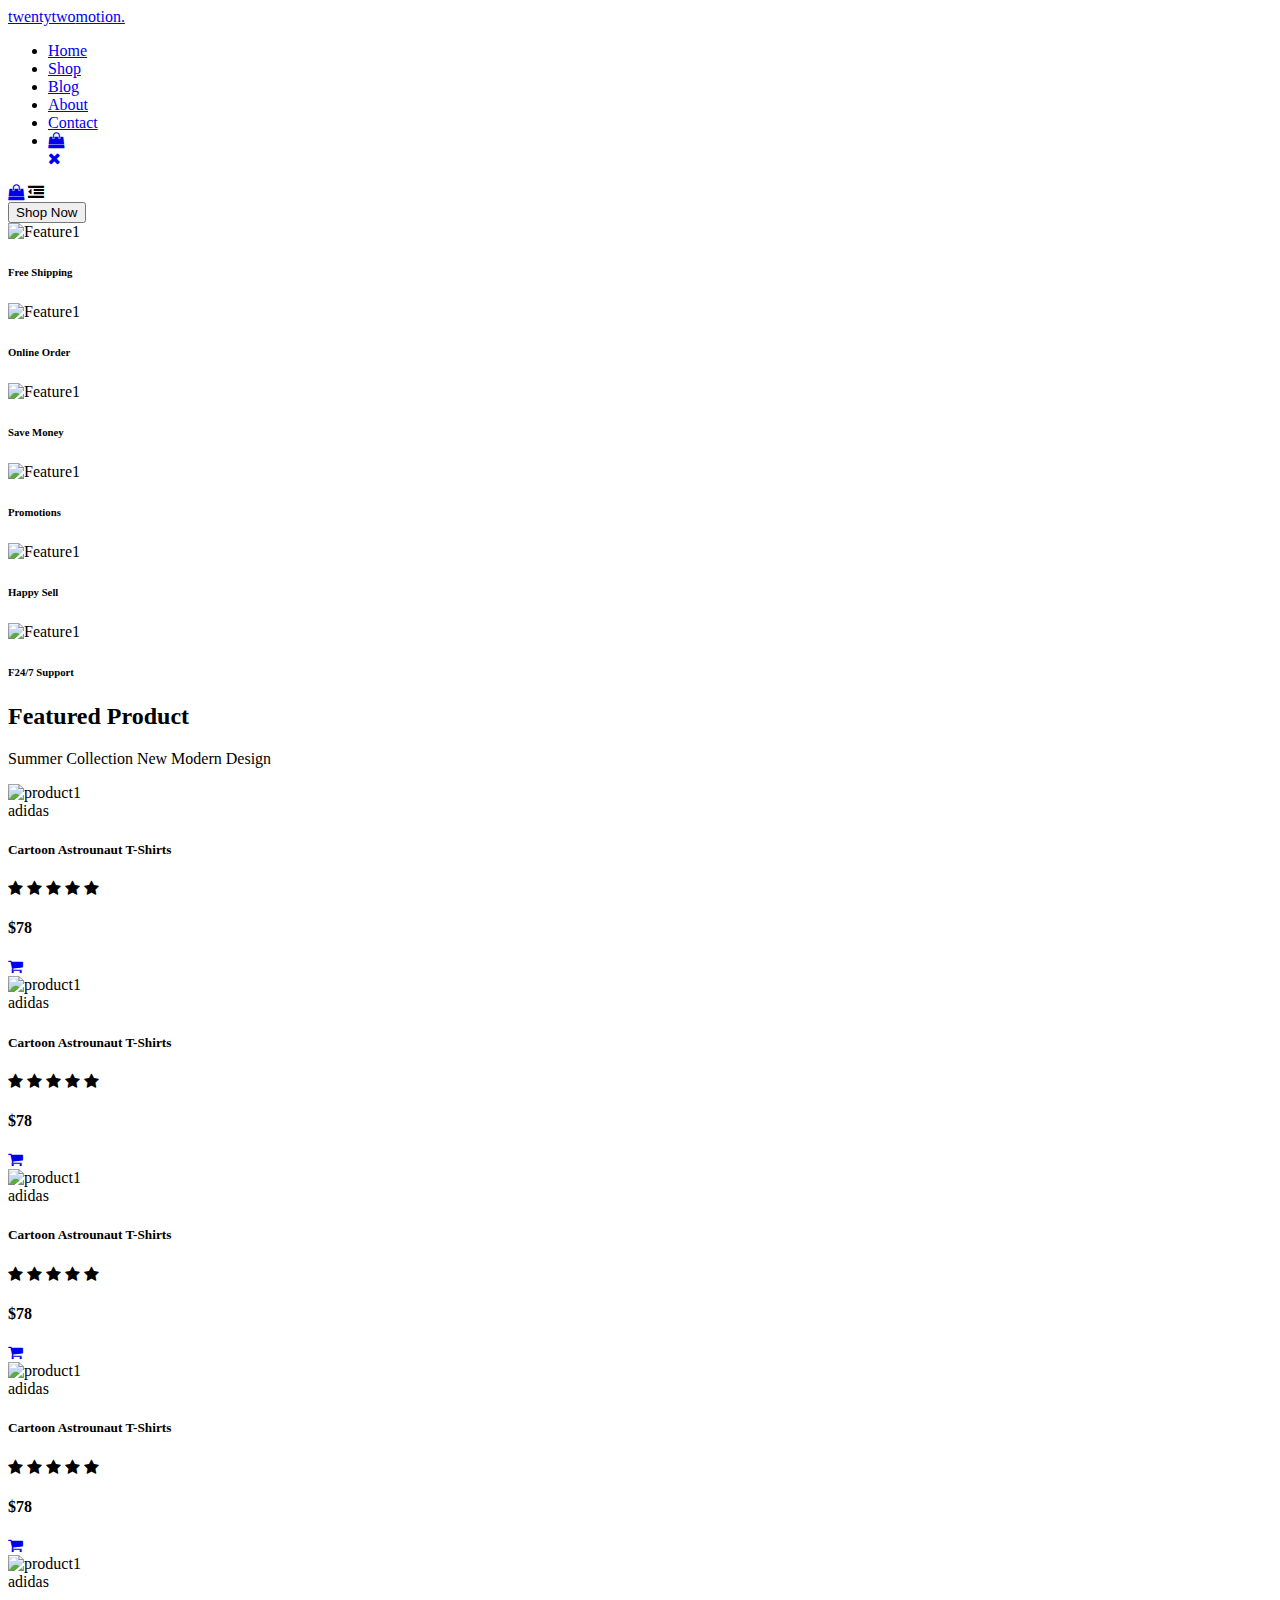
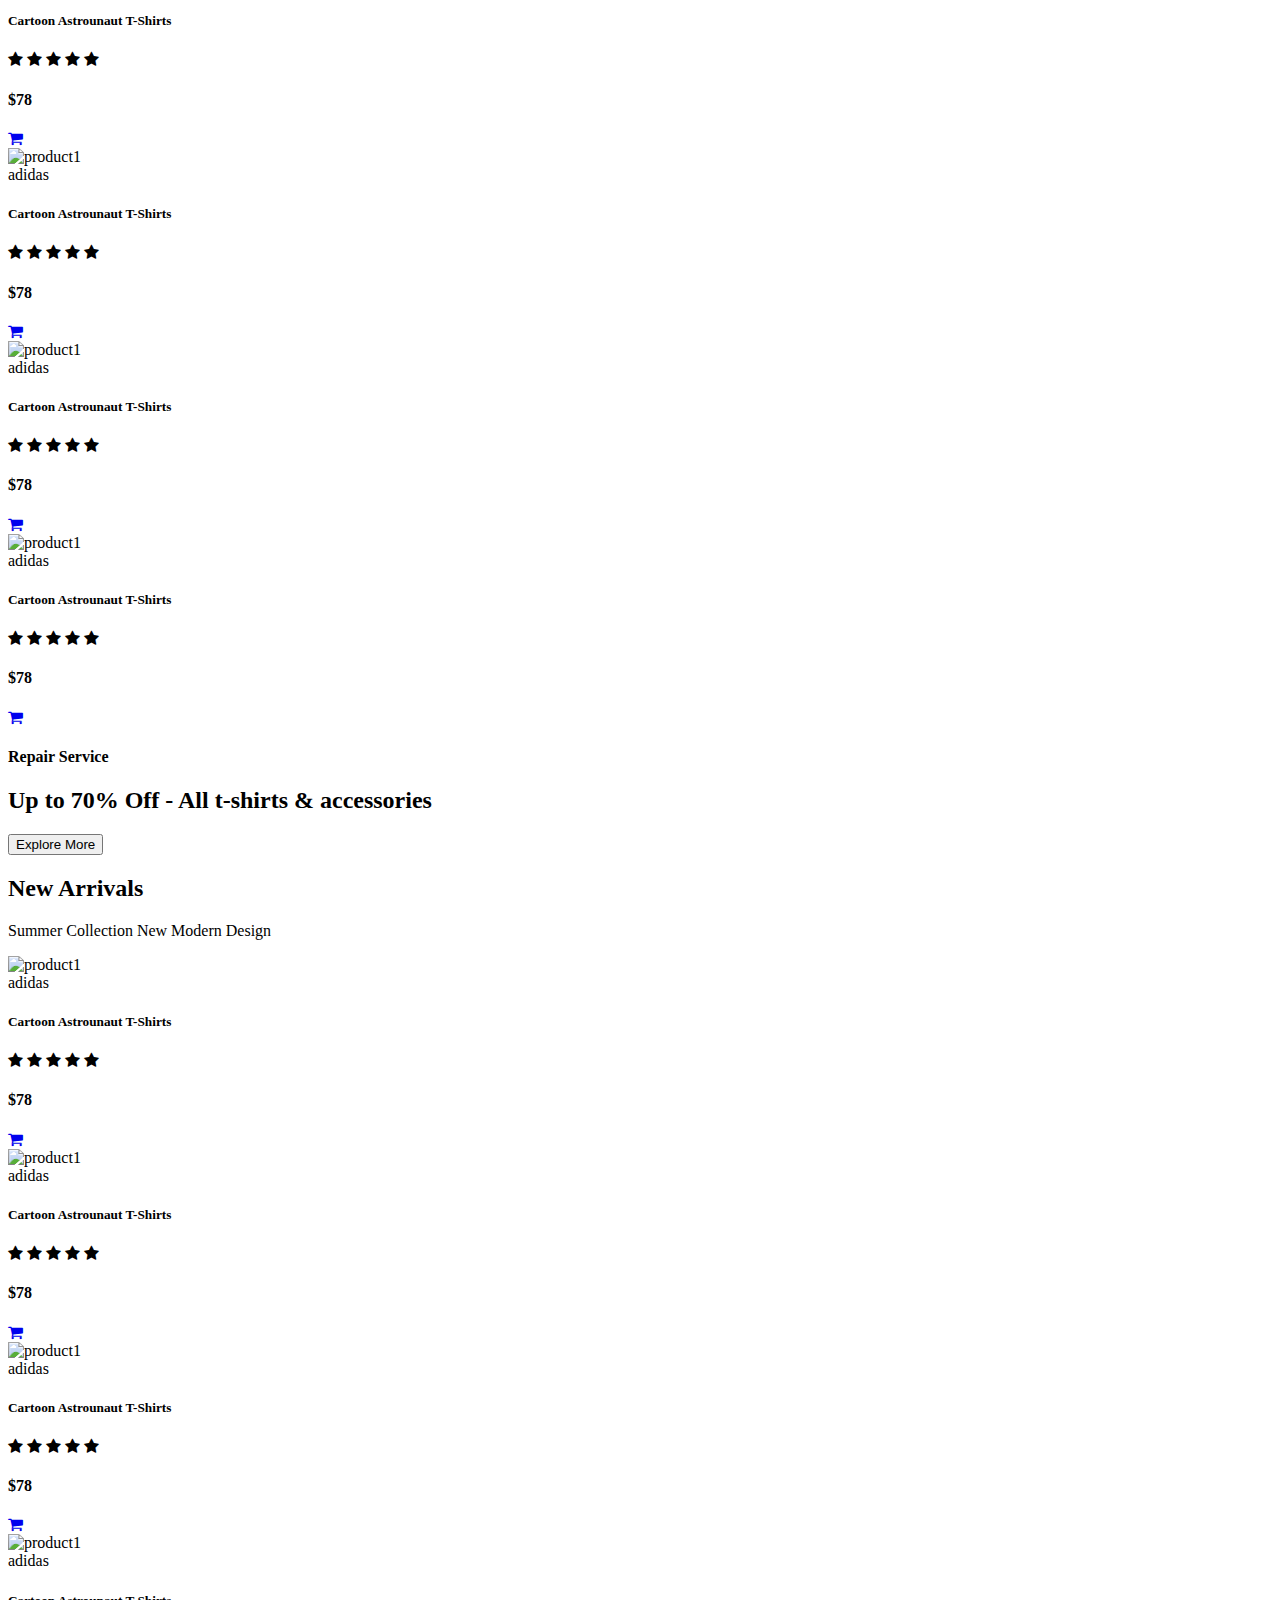
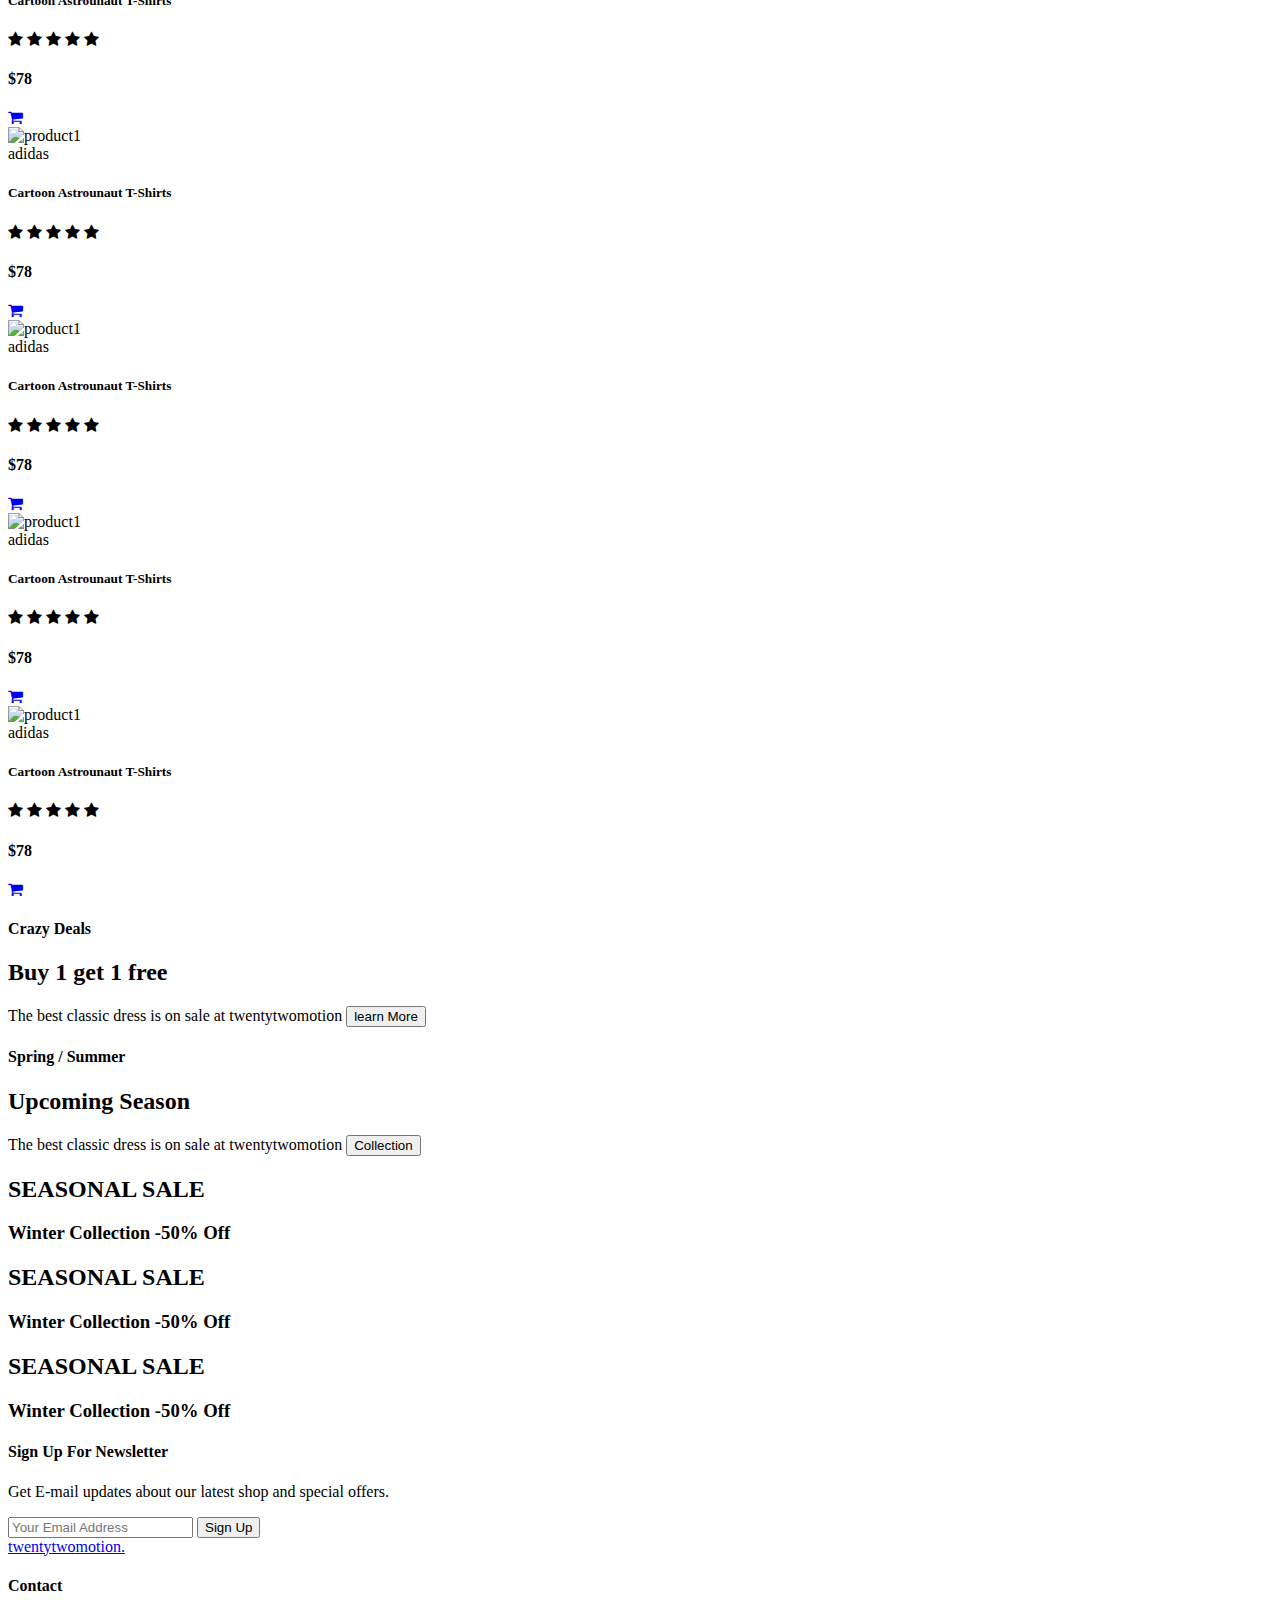
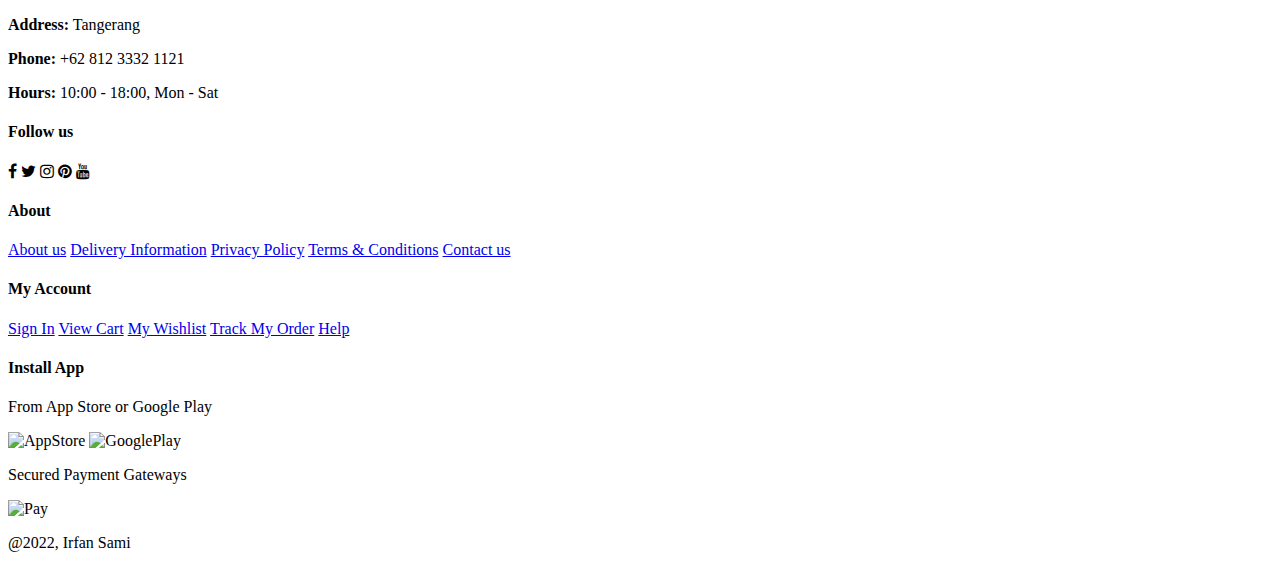
==== index.html @ 5f350814 "first commit" ====
<!DOCTYPE html>
<html lang="en">
<head>
  <meta charset="UTF-8">
  <meta http-equiv="X-UA-Compatible" content="IE=edge">
  <meta name="viewport" content="width=device-width, initial-scale=1.0">
  <link rel="stylesheet" href="./src/css/style.css">
  <link rel="stylesheet" href="https://cdnjs.cloudflare.com/ajax/libs/font-awesome/4.7.0/css/font-awesome.min.css">
  <title>Ecommerce</title>
</head>
<body>
  <section id="header">
    <a href="#" class="logo">twentytwo<span>motion.</span></a>
    <div>
      <ul id="navbar">
        <li><a href="#" class="active">Home</a></li>
        <li><a href="#">Shop</a></li>
        <li><a href="#">Blog</a></li>
        <li><a href="#">About</a></li>
        <li><a href="#">Contact</a></li>
        <li id="lg-bag"><a href="#"><i class="fa fa-shopping-bag" aria-hidden="true"></i></a></li>
        <a href="#" id="close"><i class="fa fa-times"></i></a>
      </ul>
    </div>
    <div id="mobile">
      <a href="#"><i class="fa fa-shopping-bag"></i></a>
      <i id="bar" class="fa fa-outdent"></i>
    </div>
  </section>

  <section id="hero" class="section-p1">
    <button>Shop Now</button>
  </section>

  <section id="feature" class="section-p1">
    <div class="fe-box">
      <img src="./src/images/features/f1.png" alt="Feature1">
      <h6>Free Shipping</h6>
    </div>
    <div class="fe-box">
      <img src="./src/images/features/f2.png" alt="Feature1">
      <h6>Online Order</h6>
    </div>
    <div class="fe-box">
      <img src="./src/images/features/f3.png" alt="Feature1">
      <h6>Save Money</h6>
    </div>
    <div class="fe-box">
      <img src="./src/images/features/f4.png" alt="Feature1">
      <h6>Promotions</h6>
    </div>
    <div class="fe-box">
      <img src="./src/images/features/f5.png" alt="Feature1">
      <h6>Happy Sell</h6>
    </div>
    <div class="fe-box">
      <img src="./src/images/features/f6.png" alt="Feature1">
      <h6>F24/7 Support</h6>
    </div>
  </section>

  <section id="product1" class="section-p1">
    <h2>Featured Product</h2>
    <p>Summer Collection New Modern Design</p>
    <div class="pro-container">
      <div class="pro">
        <img src="./src/images/products/f1.jpg" alt="product1">
        <div class="des">
          <span>adidas</span>
          <h5>Cartoon Astrounaut T-Shirts</h5>
          <div class="star">
            <span class="fa fa-star checked"></span>
            <span class="fa fa-star checked"></span>
            <span class="fa fa-star checked"></span>
            <span class="fa fa-star checked"></span>
            <span class="fa fa-star"></span>
          </div>
          <h4>$78</h4>
        </div>
        <a href="#"><i class="fa fa-shopping-cart cart"></i></a>
      </div>
      <div class="pro">
        <img src="./src/images/products/f2.jpg" alt="product1">
        <div class="des">
          <span>adidas</span>
          <h5>Cartoon Astrounaut T-Shirts</h5>
          <div class="star">
            <span class="fa fa-star checked"></span>
            <span class="fa fa-star checked"></span>
            <span class="fa fa-star checked"></span>
            <span class="fa fa-star checked"></span>
            <span class="fa fa-star"></span>
          </div>
          <h4>$78</h4>
        </div>
        <a href="#"><i class="fa fa-shopping-cart cart"></i></a>
      </div>
      <div class="pro">
        <img src="./src/images/products/f3.jpg" alt="product1">
        <div class="des">
          <span>adidas</span>
          <h5>Cartoon Astrounaut T-Shirts</h5>
          <div class="star">
            <span class="fa fa-star checked"></span>
            <span class="fa fa-star checked"></span>
            <span class="fa fa-star checked"></span>
            <span class="fa fa-star checked"></span>
            <span class="fa fa-star"></span>
          </div>
          <h4>$78</h4>
        </div>
        <a href="#"><i class="fa fa-shopping-cart cart"></i></a>
      </div>
      <div class="pro">
        <img src="./src/images/products/f4.jpg" alt="product1">
        <div class="des">
          <span>adidas</span>
          <h5>Cartoon Astrounaut T-Shirts</h5>
          <div class="star">
            <span class="fa fa-star checked"></span>
            <span class="fa fa-star checked"></span>
            <span class="fa fa-star checked"></span>
            <span class="fa fa-star checked"></span>
            <span class="fa fa-star"></span>
          </div>
          <h4>$78</h4>
        </div>
        <a href="#"><i class="fa fa-shopping-cart cart"></i></a>
      </div>
      <div class="pro">
        <img src="./src/images/products/f5.jpg" alt="product1">
        <div class="des">
          <span>adidas</span>
          <h5>Cartoon Astrounaut T-Shirts</h5>
          <div class="star">
            <span class="fa fa-star checked"></span>
            <span class="fa fa-star checked"></span>
            <span class="fa fa-star checked"></span>
            <span class="fa fa-star checked"></span>
            <span class="fa fa-star"></span>
          </div>
          <h4>$78</h4>
        </div>
        <a href="#"><i class="fa fa-shopping-cart cart"></i></a>
      </div>
      <div class="pro">
        <img src="./src/images/products/f6.jpg" alt="product1">
        <div class="des">
          <span>adidas</span>
          <h5>Cartoon Astrounaut T-Shirts</h5>
          <div class="star">
            <span class="fa fa-star checked"></span>
            <span class="fa fa-star checked"></span>
            <span class="fa fa-star checked"></span>
            <span class="fa fa-star checked"></span>
            <span class="fa fa-star"></span>
          </div>
          <h4>$78</h4>
        </div>
        <a href="#"><i class="fa fa-shopping-cart cart"></i></a>
      </div>
      <div class="pro">
        <img src="./src/images/products/f7.jpg" alt="product1">
        <div class="des">
          <span>adidas</span>
          <h5>Cartoon Astrounaut T-Shirts</h5>
          <div class="star">
            <span class="fa fa-star checked"></span>
            <span class="fa fa-star checked"></span>
            <span class="fa fa-star checked"></span>
            <span class="fa fa-star checked"></span>
            <span class="fa fa-star"></span>
          </div>
          <h4>$78</h4>
        </div>
        <a href="#"><i class="fa fa-shopping-cart cart"></i></a>
      </div>
      <div class="pro">
        <img src="./src/images/products/f8.jpg" alt="product1">
        <div class="des">
          <span>adidas</span>
          <h5>Cartoon Astrounaut T-Shirts</h5>
          <div class="star">
            <span class="fa fa-star checked"></span>
            <span class="fa fa-star checked"></span>
            <span class="fa fa-star checked"></span>
            <span class="fa fa-star checked"></span>
            <span class="fa fa-star"></span>
          </div>
          <h4>$78</h4>
        </div>
        <a href="#"><i class="fa fa-shopping-cart cart"></i></a>
      </div>
    </div>
  </section>

  <section id="banner" class="section-m1">
    <h4>Repair Service</h4>
    <h2>Up to <span>70% Off</span> - All t-shirts & accessories</h2>
    <button class="normal">Explore More</button>
  </section>

  <!-- New Arrivals  -->
  <section id="product1" class="section-p1">
    <h2>New Arrivals</h2>
    <p>Summer Collection New Modern Design</p>
    <div class="pro-container">
      <div class="pro">
        <img src="./src/images/products/n1.jpg" alt="product1">
        <div class="des">
          <span>adidas</span>
          <h5>Cartoon Astrounaut T-Shirts</h5>
          <div class="star">
            <span class="fa fa-star checked"></span>
            <span class="fa fa-star checked"></span>
            <span class="fa fa-star checked"></span>
            <span class="fa fa-star checked"></span>
            <span class="fa fa-star"></span>
          </div>
          <h4>$78</h4>
        </div>
        <a href="#"><i class="fa fa-shopping-cart cart"></i></a>
      </div>
      <div class="pro">
        <img src="./src/images/products/n2.jpg" alt="product1">
        <div class="des">
          <span>adidas</span>
          <h5>Cartoon Astrounaut T-Shirts</h5>
          <div class="star">
            <span class="fa fa-star checked"></span>
            <span class="fa fa-star checked"></span>
            <span class="fa fa-star checked"></span>
            <span class="fa fa-star checked"></span>
            <span class="fa fa-star"></span>
          </div>
          <h4>$78</h4>
        </div>
        <a href="#"><i class="fa fa-shopping-cart cart"></i></a>
      </div>
      <div class="pro">
        <img src="./src/images/products/n3.jpg" alt="product1">
        <div class="des">
          <span>adidas</span>
          <h5>Cartoon Astrounaut T-Shirts</h5>
          <div class="star">
            <span class="fa fa-star checked"></span>
            <span class="fa fa-star checked"></span>
            <span class="fa fa-star checked"></span>
            <span class="fa fa-star checked"></span>
            <span class="fa fa-star"></span>
          </div>
          <h4>$78</h4>
        </div>
        <a href="#"><i class="fa fa-shopping-cart cart"></i></a>
      </div>
      <div class="pro">
        <img src="./src/images/products/n4.jpg" alt="product1">
        <div class="des">
          <span>adidas</span>
          <h5>Cartoon Astrounaut T-Shirts</h5>
          <div class="star">
            <span class="fa fa-star checked"></span>
            <span class="fa fa-star checked"></span>
            <span class="fa fa-star checked"></span>
            <span class="fa fa-star checked"></span>
            <span class="fa fa-star"></span>
          </div>
          <h4>$78</h4>
        </div>
        <a href="#"><i class="fa fa-shopping-cart cart"></i></a>
      </div>
      <div class="pro">
        <img src="./src/images/products/n5.jpg" alt="product1">
        <div class="des">
          <span>adidas</span>
          <h5>Cartoon Astrounaut T-Shirts</h5>
          <div class="star">
            <span class="fa fa-star checked"></span>
            <span class="fa fa-star checked"></span>
            <span class="fa fa-star checked"></span>
            <span class="fa fa-star checked"></span>
            <span class="fa fa-star"></span>
          </div>
          <h4>$78</h4>
        </div>
        <a href="#"><i class="fa fa-shopping-cart cart"></i></a>
      </div>
      <div class="pro">
        <img src="./src/images/products/n6.jpg" alt="product1">
        <div class="des">
          <span>adidas</span>
          <h5>Cartoon Astrounaut T-Shirts</h5>
          <div class="star">
            <span class="fa fa-star checked"></span>
            <span class="fa fa-star checked"></span>
            <span class="fa fa-star checked"></span>
            <span class="fa fa-star checked"></span>
            <span class="fa fa-star"></span>
          </div>
          <h4>$78</h4>
        </div>
        <a href="#"><i class="fa fa-shopping-cart cart"></i></a>
      </div>
      <div class="pro">
        <img src="./src/images/products/n7.jpg" alt="product1">
        <div class="des">
          <span>adidas</span>
          <h5>Cartoon Astrounaut T-Shirts</h5>
          <div class="star">
            <span class="fa fa-star checked"></span>
            <span class="fa fa-star checked"></span>
            <span class="fa fa-star checked"></span>
            <span class="fa fa-star checked"></span>
            <span class="fa fa-star"></span>
          </div>
          <h4>$78</h4>
        </div>
        <a href="#"><i class="fa fa-shopping-cart cart"></i></a>
      </div>
      <div class="pro">
        <img src="./src/images/products/n8.jpg" alt="product1">
        <div class="des">
          <span>adidas</span>
          <h5>Cartoon Astrounaut T-Shirts</h5>
          <div class="star">
            <span class="fa fa-star checked"></span>
            <span class="fa fa-star checked"></span>
            <span class="fa fa-star checked"></span>
            <span class="fa fa-star checked"></span>
            <span class="fa fa-star"></span>
          </div>
          <h4>$78</h4>
        </div>
        <a href="#"><i class="fa fa-shopping-cart cart"></i></a>
      </div>
    </div>
  </section>

  <section id="sm-banner" class="section-p1">
    <div class="banner-box">
      <h4>Crazy Deals</h4>
      <h2>Buy 1 get 1 free</h2>
      <span>The best classic dress is on sale at twentytwomotion</span>
      <button class="white">learn More</button>
    </div>
    <div class="banner-box banner-box2">
      <h4>Spring / Summer</h4>
      <h2>Upcoming Season</h2>
      <span>The best classic dress is on sale at twentytwomotion</span>
      <button class="white">Collection</button>
    </div>
  </section>

  <section id="banner3">
    <div class="banner-box">
      <h2>SEASONAL SALE</h2>
      <h3>Winter Collection -50% Off</h3>
    </div>
    <div class="banner-box banner-box2">
      <h2>SEASONAL SALE</h2>
      <h3>Winter Collection -50% Off</h3>
    </div>
    <div class="banner-box banner-box3">
      <h2>SEASONAL SALE</h2>
      <h3>Winter Collection -50% Off</h3>
    </div>
  </section>

  <section id="newsletter" class="section-p1 section m1">
    <div class="newstext">
      <h4>Sign Up For Newsletter</h4>
      <p>Get E-mail updates about our latest shop and <span>special offers.</span></p>
    </div>
    <div class="form">
      <input type="text" placeholder="Your Email Address">
      <button class="nl-normal">Sign Up</button>
    </div>
  </section>

  <footer class="section-p1">
    <div class="col">
      <a href="#" class="logo2">twentytwo<span>motion.</span></a>
      <h4>Contact</h4>
      <p><strong>Address:</strong> Tangerang</p>
      <p><strong>Phone:</strong> +62 812 3332 1121</p>
      <p><strong>Hours:</strong> 10:00 - 18:00, Mon - Sat</p>
      <div class="follow">
        <h4>Follow us</h4>
        <div class="icon">
          <i class="fa fa-facebook"></i>
          <i class="fa fa-twitter"></i>
          <i class="fa fa-instagram"></i>
          <i class="fa fa-pinterest"></i>
          <i class="fa fa-youtube"></i>
        </div>
      </div>
    </div>
    <div class="col">
      <h4>About</h4>
      <a href="#">About us</a>
      <a href="#">Delivery Information</a>
      <a href="#">Privacy Policy</a>
      <a href="#">Terms & Conditions</a>
      <a href="#">Contact us</a>
    </div>
    <div class="col">
      <h4>My Account</h4>
      <a href="#">Sign In</a>
      <a href="#">View Cart</a>
      <a href="#">My Wishlist</a>
      <a href="#">Track My Order</a>
      <a href="#">Help</a>
    </div>
    <div class="col install">
      <h4>Install App</h4>
      <p>From App Store or Google Play</p>
      <div class="row">
        <img src="/src/images/pay/app.jpg" alt="AppStore">
        <img src="/src/images/pay/play.jpg" alt="GooglePlay">
      </div>
      <p>Secured Payment Gateways</p>
      <img src="/src/images/pay/pay.png" alt="Pay">
    </div>
    <div class="copyright">
      <p>@2022, Irfan Sami</p>
    </div>
  </footer>

  <script src="./src/js/main.js"></script>
</body>
</html>
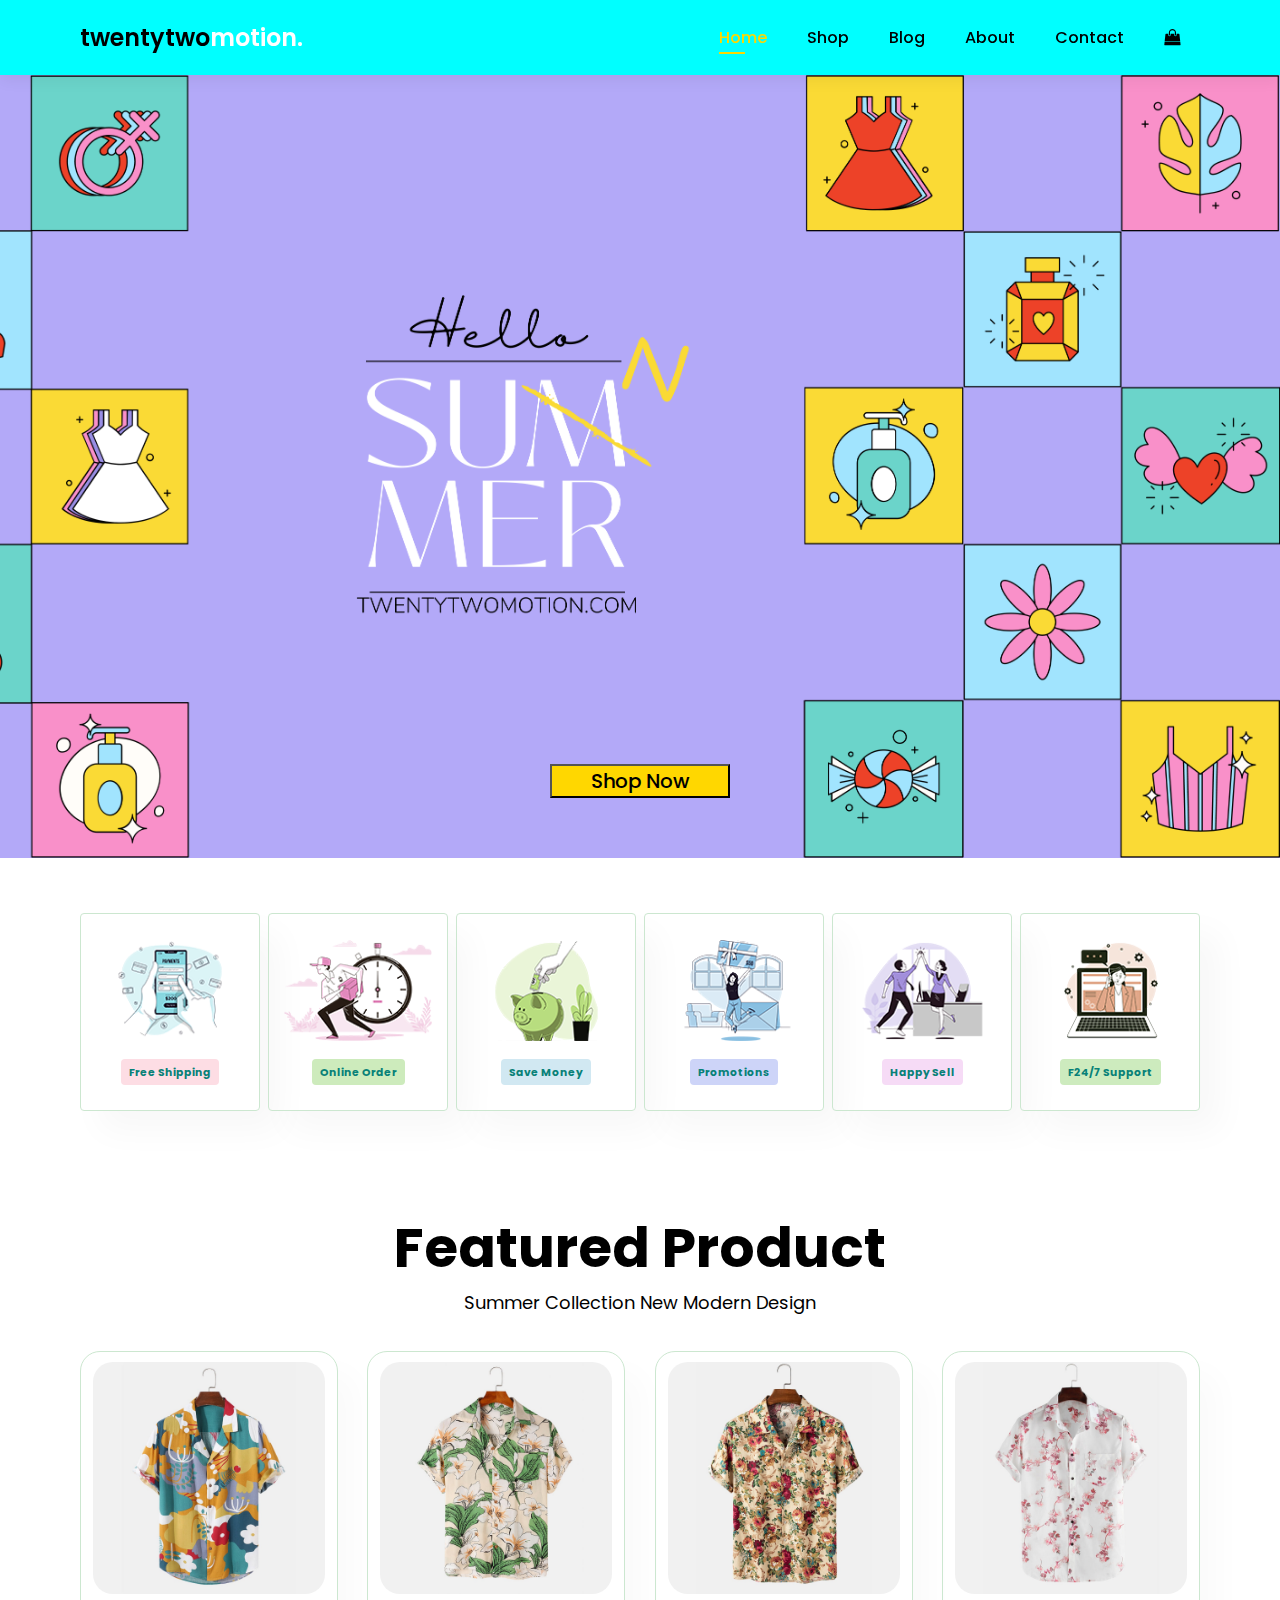
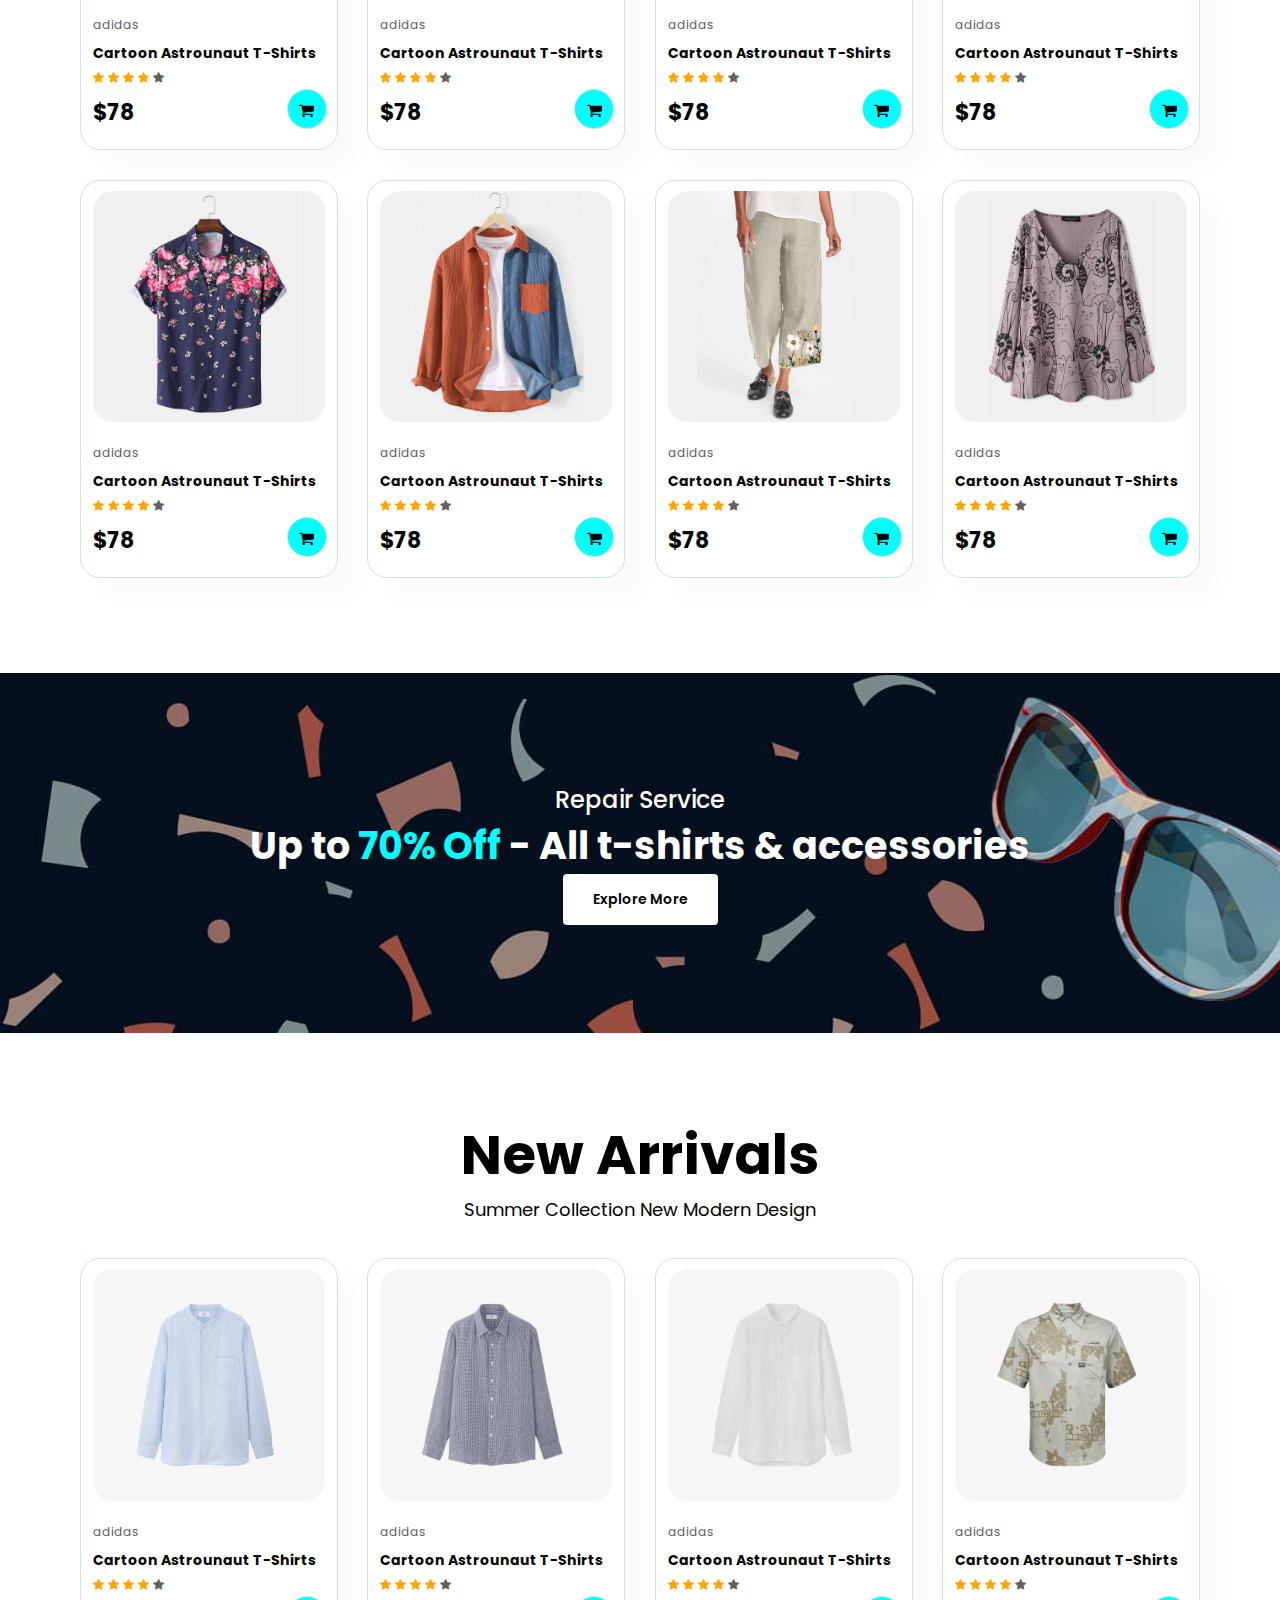
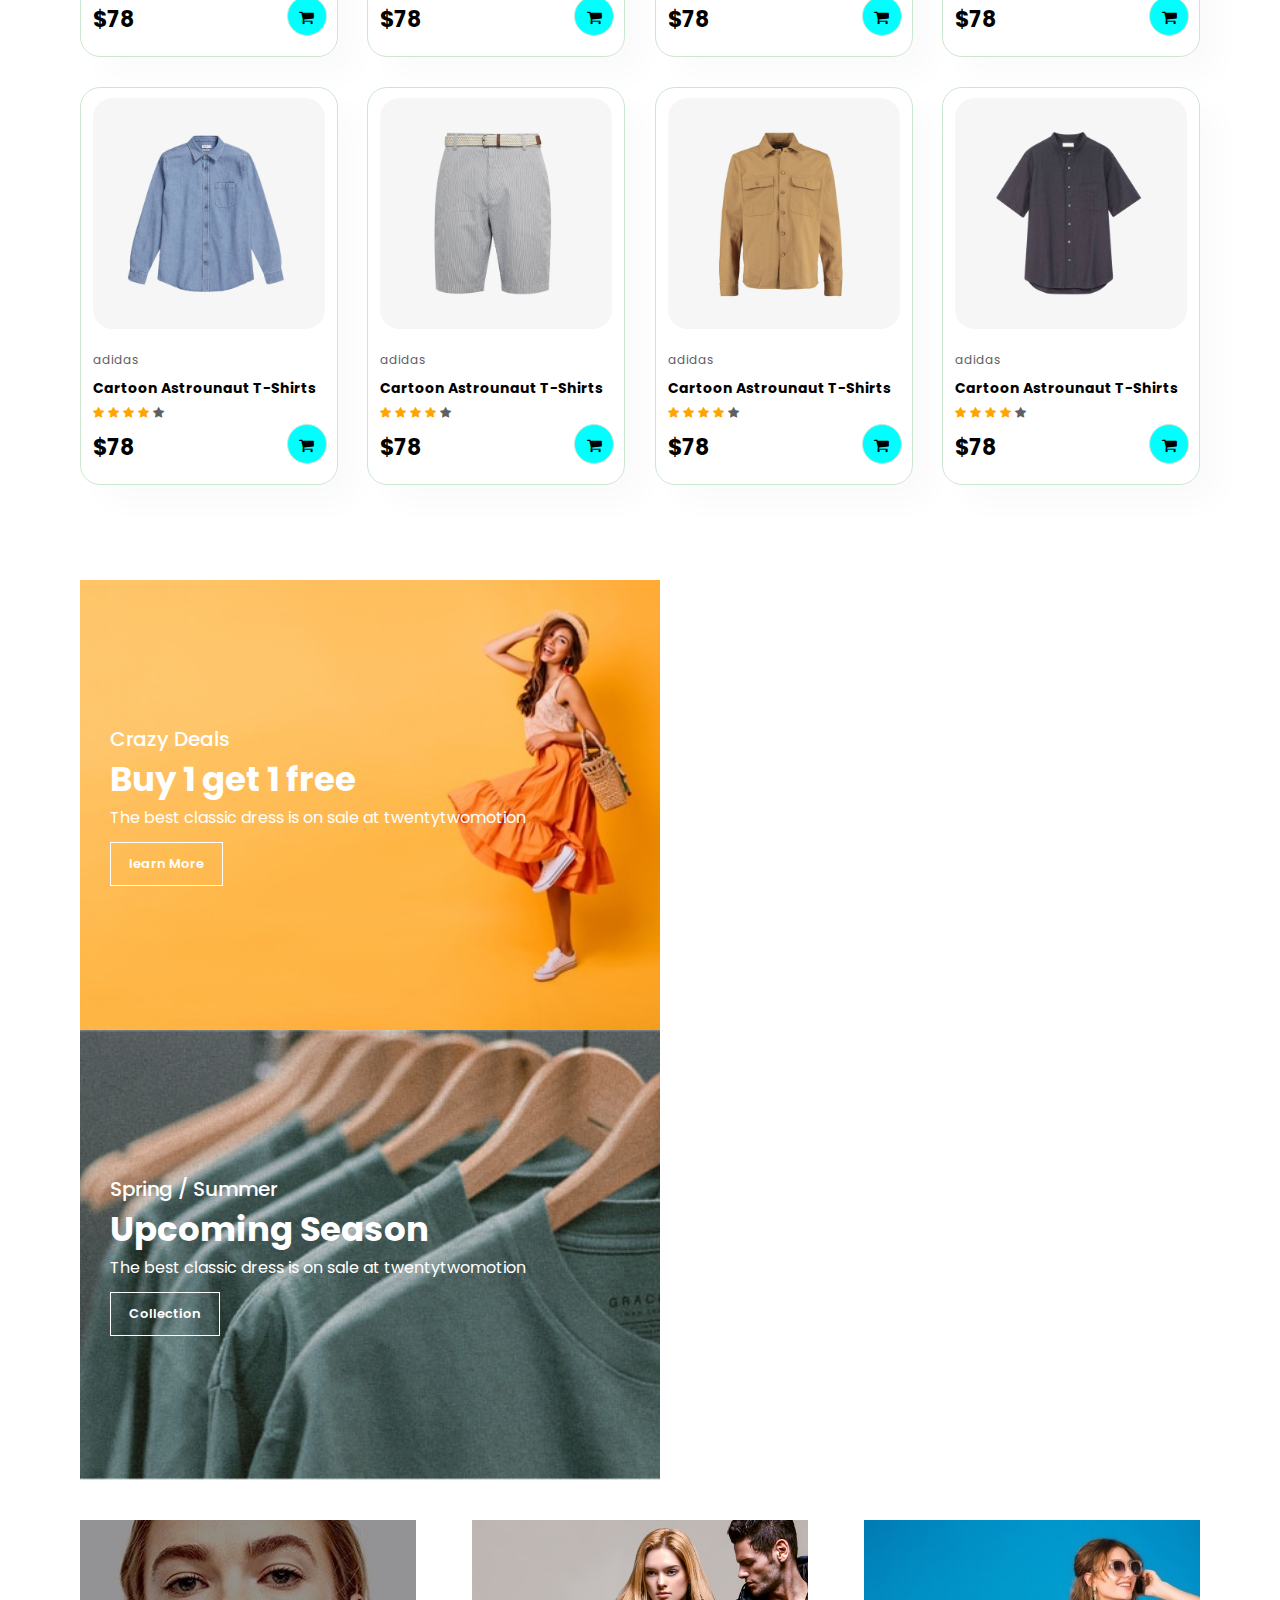
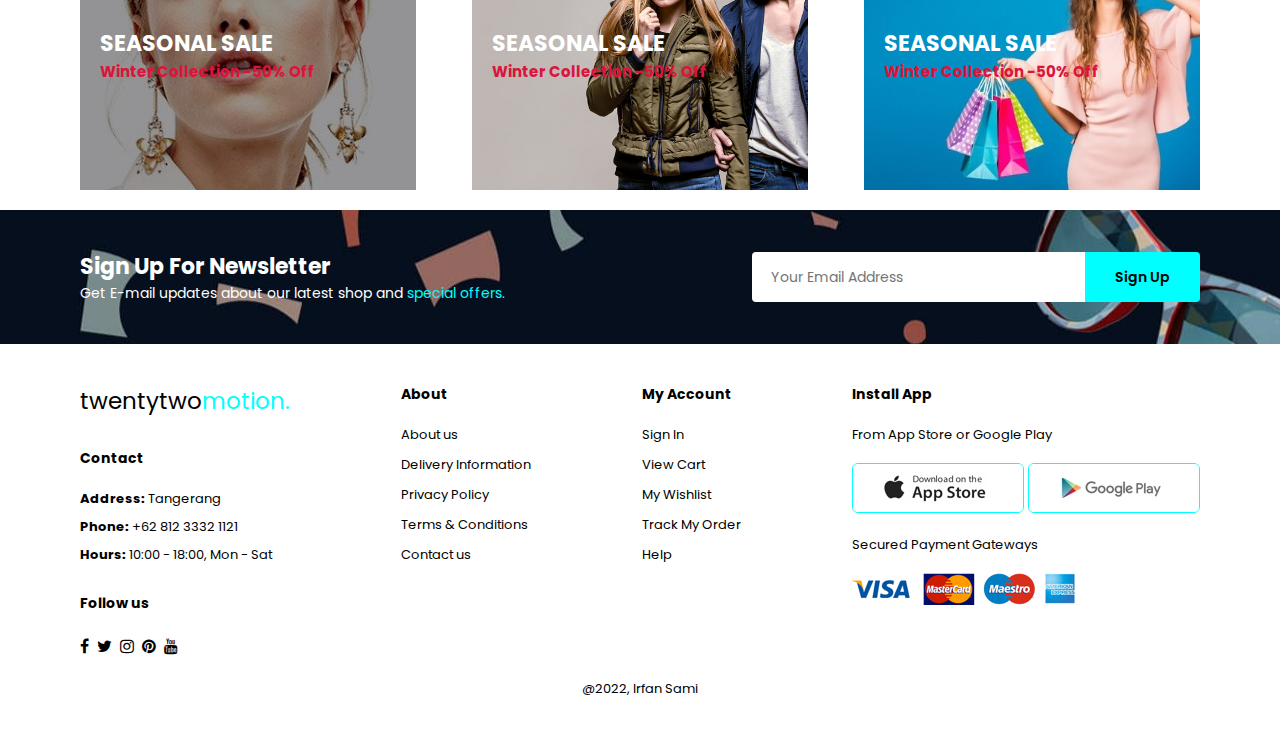
==== commit c111edcb: "fix image" ====
--- a/index.html
+++ b/index.html
@@ -415,11 +415,11 @@
       <h4>Install App</h4>
       <p>From App Store or Google Play</p>
       <div class="row">
-        <img src="/src/images/pay/app.jpg" alt="AppStore">
-        <img src="/src/images/pay/play.jpg" alt="GooglePlay">
+        <img src="./src/images/pay/app.jpg" alt="AppStore">
+        <img src="./src/images/pay/play.jpg" alt="GooglePlay">
       </div>
       <p>Secured Payment Gateways</p>
-      <img src="/src/images/pay/pay.png" alt="Pay">
+      <img src="./src/images/pay/pay.png" alt="Pay">
     </div>
     <div class="copyright">
       <p>@2022, Irfan Sami</p>
--- a/src/css/style.css
+++ b/src/css/style.css
@@ -0,0 +1,716 @@
+@import url('https://fonts.googleapis.com/css2?family=Poppins:wght@400;500;600;700&display=swap');
+
+/* global styling  */
+* {
+  font-family: 'Poppins', sans-serif;
+  margin: 0;
+  padding: 0;
+  box-sizing: border-box;
+  text-decoration: none;
+}
+
+body {
+  width: 100%;
+}
+
+.section-p1 {
+  padding: 40px 80px;
+}
+
+.section-m1 {
+  margin: 40px 0;
+}
+
+button.normal {
+  font-size: 14px;
+  font-weight: 600;
+  padding: 15px 30px;
+  color: black;
+  background-color: white;
+  border-radius: 4px;
+  cursor: pointer;
+  border: none;
+  outline: none;
+  transition: 0.2s;
+}
+
+button.white {
+  font-size: 13px;
+  font-weight: 600;
+  padding: 11px 18px;
+  color: white;
+  background-color: transparent;
+  cursor: pointer;
+  border: 1px solid white;
+  outline: none;
+  transition: 0.2s;
+}
+
+button.nl-normal {
+  font-size: 14px;
+  font-weight: 600;
+  padding: 15px 30px;
+  color: black;
+  background-color: white;
+  border-radius: 4px;
+  cursor: pointer;
+  border: none;
+  outline: none;
+  transition: 0.2s;
+  height: 3.125rem;
+}
+
+/* header styling  */
+#header {
+  display: flex;
+  align-items: center;
+  justify-content: space-between;
+  padding: 20px 80px;
+  background: aqua;
+  box-shadow: 0 5px 15px rgba(0, 0, 0, 0.06);
+  z-index: 999;
+  position: sticky;
+  top: 0;
+  left: 0;
+}
+
+.logo {
+  font-size: 24px;
+  font-weight: 600;
+  color: black;
+}
+
+.logo span {
+  color: white;
+}
+
+#navbar {
+  display: flex;
+  align-items: center;
+  justify-content: center;
+}
+
+#navbar li {
+  list-style: none;
+  padding: 0 20px;
+  position: relative;
+}
+
+#navbar li a {
+  font-size: 16px;
+  font-weight: 500;
+  color: black;
+  transition: 0.03s ease;
+}
+
+#navbar li a:hover,
+#navbar li a.active {
+  color: gold;
+}
+
+#navbar li a.active::after,
+#navbar li a:hover::after {
+  content: "";
+  width: 30%;
+  height: 2px;
+  background: gold;
+  position: absolute;
+  bottom: -4px;
+  left: 20px;
+}
+
+#mobile{
+  display: none;
+  align-items: center;
+}
+#close{
+  display: none;
+}
+
+/* hero styling */
+#hero {
+  background: url('/src/images/home/banner.png');
+  height: 87vh;
+  width: 100%;
+  background-size: cover;
+  background-position: top 25% right 0;
+  padding: 0 550px 60px;
+  display: flex;
+  flex-direction: column;
+  align-items: flex-start;
+  justify-content: end;
+}
+
+#hero button {
+  font-size: 20px;
+  font-weight: 500;
+  background-color: gold;
+  width: 100%;
+  cursor: pointer;
+  transition: 0.3 ease;
+}
+
+#hero button:hover {
+  color: white;
+}
+
+/* feature styling */
+#feature {
+  display: flex;
+  align-items: center;
+  justify-content: space-between;
+  flex-wrap: wrap;
+}
+
+#feature .fe-box {
+  width: 180px;
+  text-align: center;
+  padding: 25px 15px;
+  box-shadow: 20px 20px 34px rgba(0, 0, 0, 0.03);
+  border: 1px solid #cce7d0;
+  border-radius: 4px;
+  margin: 15px 0;
+}
+
+#feature .fe-box:hover {
+  box-shadow: 10px 10px 54px rgba(219, 218, 223, 0.1);
+}
+
+#feature .fe-box img {
+  width: 100%;
+  margin-bottom: 10px;
+}
+
+#feature .fe-box h6 {
+  display: inline-block;
+  padding: 9px 8px 6px 8px;
+  line-height: 1;
+  border-radius: 4px;
+  color: #088178;
+  background-color: #fddde4;
+}
+
+#feature .fe-box:nth-child(2) h6 {
+  background-color: #cdebbc;
+}
+
+#feature .fe-box:nth-child(3) h6 {
+  background-color: #d1e8f2;
+}
+
+#feature .fe-box:nth-child(4) h6 {
+  background-color: #cdd4f8;
+}
+
+#feature .fe-box:nth-child(5) h6 {
+  background-color: #f6dbf6;
+}
+
+#feature .fe-box:nth-child(6) h6 {
+  background-color: #cdebbe;
+}
+
+/* Product styling  */
+#product1 {
+  text-align: center;
+}
+
+#product1 .pro-container {
+  display: flex;
+  justify-content: space-between;
+  padding-top: 20px;
+  flex-wrap: wrap;
+}
+
+#product1 h2 {
+  font-size: 55px;
+}
+
+#product1 p {
+  font-size: 18px;
+}
+
+#product1 .pro {
+  width: 23%;
+  min-width: 250px;
+  padding: 10px 12px;
+  border: 1px solid #cce7d0;
+  border-radius: 20px;
+  cursor: pointer;
+  box-shadow: 20px 20px 30px rgba(0, 0, 0, 0.02);
+  margin: 15px 0;
+  transition: 0.02 ease;
+  position: relative;
+}
+
+#product1 .pro:hover {
+  box-shadow: 20px 20px 30px rgba(0, 0, 0, 0.06);
+}
+
+#product1 .pro img {
+  width: 100%;
+  border-radius: 20px;
+}
+
+#product1 .pro .des {
+  text-align: start;
+  padding: 10px 0;
+}
+
+#product1 .pro .des span {
+  color: #606063;
+  font-size: 12px;
+}
+
+#product1 .pro .des h5 {
+  padding-top: 7px;
+  color: black;
+  font-size: 14px;
+}
+
+#product1 .pro .des h4 {
+  padding-top: 7px;
+  font-size: 22px;
+  font-weight: 700;
+}
+
+#product1 .pro .star .checked {
+  color: orange;
+}
+
+#product1 .pro .cart {
+  width: 40px;
+  height: 40px;
+  line-height: 40px;
+  border-radius: 50px;
+  background-color: aqua;
+  font-weight: 500;
+  color: black;
+  border: 1px solid #cce7d0;
+  position: absolute;
+  bottom: 20px;
+  right: 10px;
+}
+
+/* banner styling  */
+#banner {
+  display: flex;
+  flex-direction: column;
+  justify-content: center;
+  align-items: center;
+  text-align: center;
+  background-image: url("/src/images/banner/b2.jpg");
+  width: 100%;
+  height: 40vh;
+  background-size: cover;
+  background-position: center;
+}
+
+#banner h4 {
+  color: white;
+  font-size: 24px;
+  font-weight: 500;
+}
+
+#banner h2 {
+  color: white;
+  font-size: 38px;
+}
+
+#banner h2 span {
+  color: aqua;
+}
+
+#banner button:hover {
+  background: aqua;
+}
+
+/* sm-banner styling  */
+#sm-banner {
+  display: flex;
+  justify-content: space-between;
+  flex-wrap: wrap;
+}
+
+#sm-banner .banner-box {
+  display: flex;
+  flex-direction: column;
+  justify-content: center;
+  align-items: flex-start;
+  background-image: url("/src/images/banner/b17.jpg");
+  min-width: 580px;
+  height: 50vh;
+  background-size: cover;
+  background-position: center;
+  padding: 30px;
+}
+
+#sm-banner .banner-box2 {
+  background-image: url("/src/images/banner/b10.jpg");
+}
+
+#sm-banner h4 {
+  color: white;
+  font-weight: 500;
+  font-size: 20px;
+}
+
+#sm-banner h2 {
+  color: white;
+  font-size: 34px;
+}
+
+#sm-banner span {
+  color: white;
+  margin-bottom: 12px;
+}
+
+#sm-banner button:hover {
+  background: aqua;
+  border: 1px solid aqua;
+  color: black;
+}
+
+/* banner3 styling  */
+#banner3 {
+  display: flex;
+  justify-content: space-between;
+  flex-wrap: wrap;
+  padding: 0 80px;
+}
+
+#banner3 .banner-box {
+  display: flex;
+  flex-direction: column;
+  justify-content: center;
+  align-items: flex-start;
+  background-image: url("/src/images/banner/b7.jpg");
+  min-width: 30%;
+  height: 30vh;
+  background-size: cover;
+  background-position: center;
+  padding: 20px;
+  margin-bottom: 20px;
+}
+
+#banner3 .banner-box2 {
+  background-image: url("/src/images/banner/b4.jpg");
+}
+
+#banner3 .banner-box3 {
+  background-image: url("/src/images/banner/b18.jpg");
+}
+
+#banner3 h2 {
+  color: white;
+  font-size: 22px;
+}
+
+#banner3 h3 {
+  color: crimson;
+  font-size: 15px;
+}
+
+/* newsletter styling  */
+#newsletter {
+  display: flex;
+  justify-content: space-between;
+  flex-wrap: wrap;
+  align-items: center;
+  background-image: url("/src/images/banner/b2.jpg");
+  background-repeat: no-repeat;
+  background-position: 20% 30%;
+  background-color: #088178;
+}
+
+#newsletter h4 {
+  color: white;
+  font-size: 22px;
+}
+
+#newsletter p {
+  font-size: 14px;
+  color: white;
+}
+
+#newsletter p span {
+  color: aqua;
+}
+
+#newsletter input {
+  height: 3.125rem;
+  padding: 0 1.25em;
+  font-size: 14px;
+  width: 100%;
+  border: 1px solid transparent;
+  border-radius: 4px;
+  outline: none;
+  border-top-right-radius: 0;
+  border-bottom-right-radius: 0;
+}
+
+#newsletter .form {
+  display: flex;
+  width: 40%;
+}
+
+#newsletter button {
+  background-color: aqua;
+  border-top-left-radius: 0;
+  border-bottom-left-radius: 0;
+  text-align: center;
+  white-space: nowrap;
+}
+
+/* footer styling  */
+footer {
+  display: flex;
+  flex-wrap: wrap;
+  justify-content: space-between;
+}
+
+footer .col {
+  display: flex;
+  flex-direction: column;
+  align-items: flex-start;
+  margin-bottom: 20px;
+}
+
+.col .logo2 {
+  font-size: 23px;
+  color: black;
+  margin-bottom: 30px;
+}
+
+.logo2 span {
+  color: aqua;
+}
+
+footer h4 {
+  font-size: 14px;
+  padding-bottom: 20px;
+}
+
+footer p {
+  font-size: 13px;
+  margin: 0 0 8px 0;
+}
+
+footer a {
+  font-size: 13px;
+  color: black;
+  margin-bottom: 10px;
+}
+
+footer .follow {
+  margin-top: 20px;
+}
+
+footer .follow i {
+  padding-right: 4px;
+  cursor: pointer;
+}
+
+footer .install .row img {
+  border: 1px solid aqua;
+  border-radius: 6px;
+}
+
+footer .install img {
+  margin: 10px 0 15px 0;
+}
+
+footer .follow i:hover,
+footer a:hover {
+  color: aqua;
+}
+
+footer .copyright {
+  width: 100%;
+  text-align: center;
+}
+
+/* Responsive  */
+@media (max-width:799px) {
+  #navbar {
+    display: flex;
+    flex-direction: column;
+    align-items: flex-start;
+    justify-content: flex-start;
+    position: fixed;
+    top: 0;
+    right: -300px;
+    height: 100vh;
+    width: 300px;
+    background-color: aqua;
+    box-shadow: 0 40px 60px rgba(0, 0, 0, 0.1);
+    padding: 80px 0 0 10px;
+    transition: 0.3s;
+  }
+
+  #navbar.active{
+    right: 0px;
+  }
+
+  #navbar li {
+    margin-bottom: 25px;
+  }
+
+  #mobile{
+    display: flex;
+    align-items: center;
+  }
+
+  #mobile i{
+    color: black;
+    font-size: 24px;
+    padding-left: 20px;
+  }
+  #close{
+    display: flex;
+    position: absolute;
+    top: 30px;
+    left: 30px;
+    color: black;
+    font-size: 24px;
+  }
+  #hero{
+  padding: 0px;
+  justify-content: center;
+  align-items: center;
+  background-position: 50%;
+  }
+  #hero button{
+    width: 50%;
+    margin-top: 420px;
+  }
+  #lg-bag{
+    display: none;
+  }
+  #banner{
+    height: 20vh;
+  }
+  #banner h2{
+    font-size: 30px;
+  }
+  #sm-banner .banner-box{
+    min-width: 100%;
+  }
+  #banner3{
+    padding: 0 40px;
+  }
+  #banner3 .banner-box{
+    width: 28%;
+  }
+  #newsletter .form{
+    width: 70%;
+  }
+}
+
+@media (max-width: 477px) {
+  .section-p1{
+    padding: 20px;
+  }
+  #header{
+    padding: 10px 30px;
+  }
+  #hero{
+    padding: 0 20px;
+  }
+  #feature{
+    justify-content: space-between;
+  }
+  #feature .fe-box{
+    width: 155px;
+    margin: 0 0 15px 0;
+  }
+  #product1 .pro{
+    width: 100%;
+  }
+  #banner{
+    height: 40vh;
+  }
+  #sm-banner .banner-box{
+    height: 40vh;
+  }
+  #sm-banner .banner-box2{
+    margin-top: 25px;
+  }
+  #banner3{
+    padding: 0 20px;
+  }
+  #banner3 .banner-box{
+    width: 100%;
+  }
+  #newsletter{
+    padding: 40px 20px;
+  }
+  #newsletter .form{
+    width: 100%;
+    margin-top: 15px;
+  }
+}
+@media(max-width: 950px){
+  #hero{
+    padding: 0px;
+    justify-content: center;
+    align-items: center;
+    background-position: 50%;
+  }
+  #hero button{
+    width: 50%;
+    margin-top: 530px;
+  }
+  #feature .fe-box{
+    width: 120px;
+    padding: 0;
+    margin: 0;
+  }
+  #product1 .pro{
+    width: 50%;
+  }
+  #banner{
+    height: 20vh;
+  }
+  #sm-banner .banner-box{
+    height: 35vh;
+    width: 100%;
+  }
+  #sm-banner .banner-box2{
+    margin-top: 25px;
+  }
+  #banner3 .banner-box{
+    width: 100%;
+    height: 15vh;
+    background-position: center;
+  }
+}
+@media (max-width: 899px){
+  #feature .fe-box{
+    width: 110px;
+    padding: 0;
+    margin: 0;
+  }
+}
+
+@media (max-width: 599px){
+  #product1 .pro{
+    width: 100%;
+  }
+  #banner{
+    height: 32vh;
+  }
+  #newsletter .form{
+    width: 100%;
+    margin-top: 25px;
+  }
+}
+
+@media (max-width: 299px){
+  #hero{
+    padding: 0px;
+  }
+  #header{
+    padding: 10px 10px;
+  }
+}
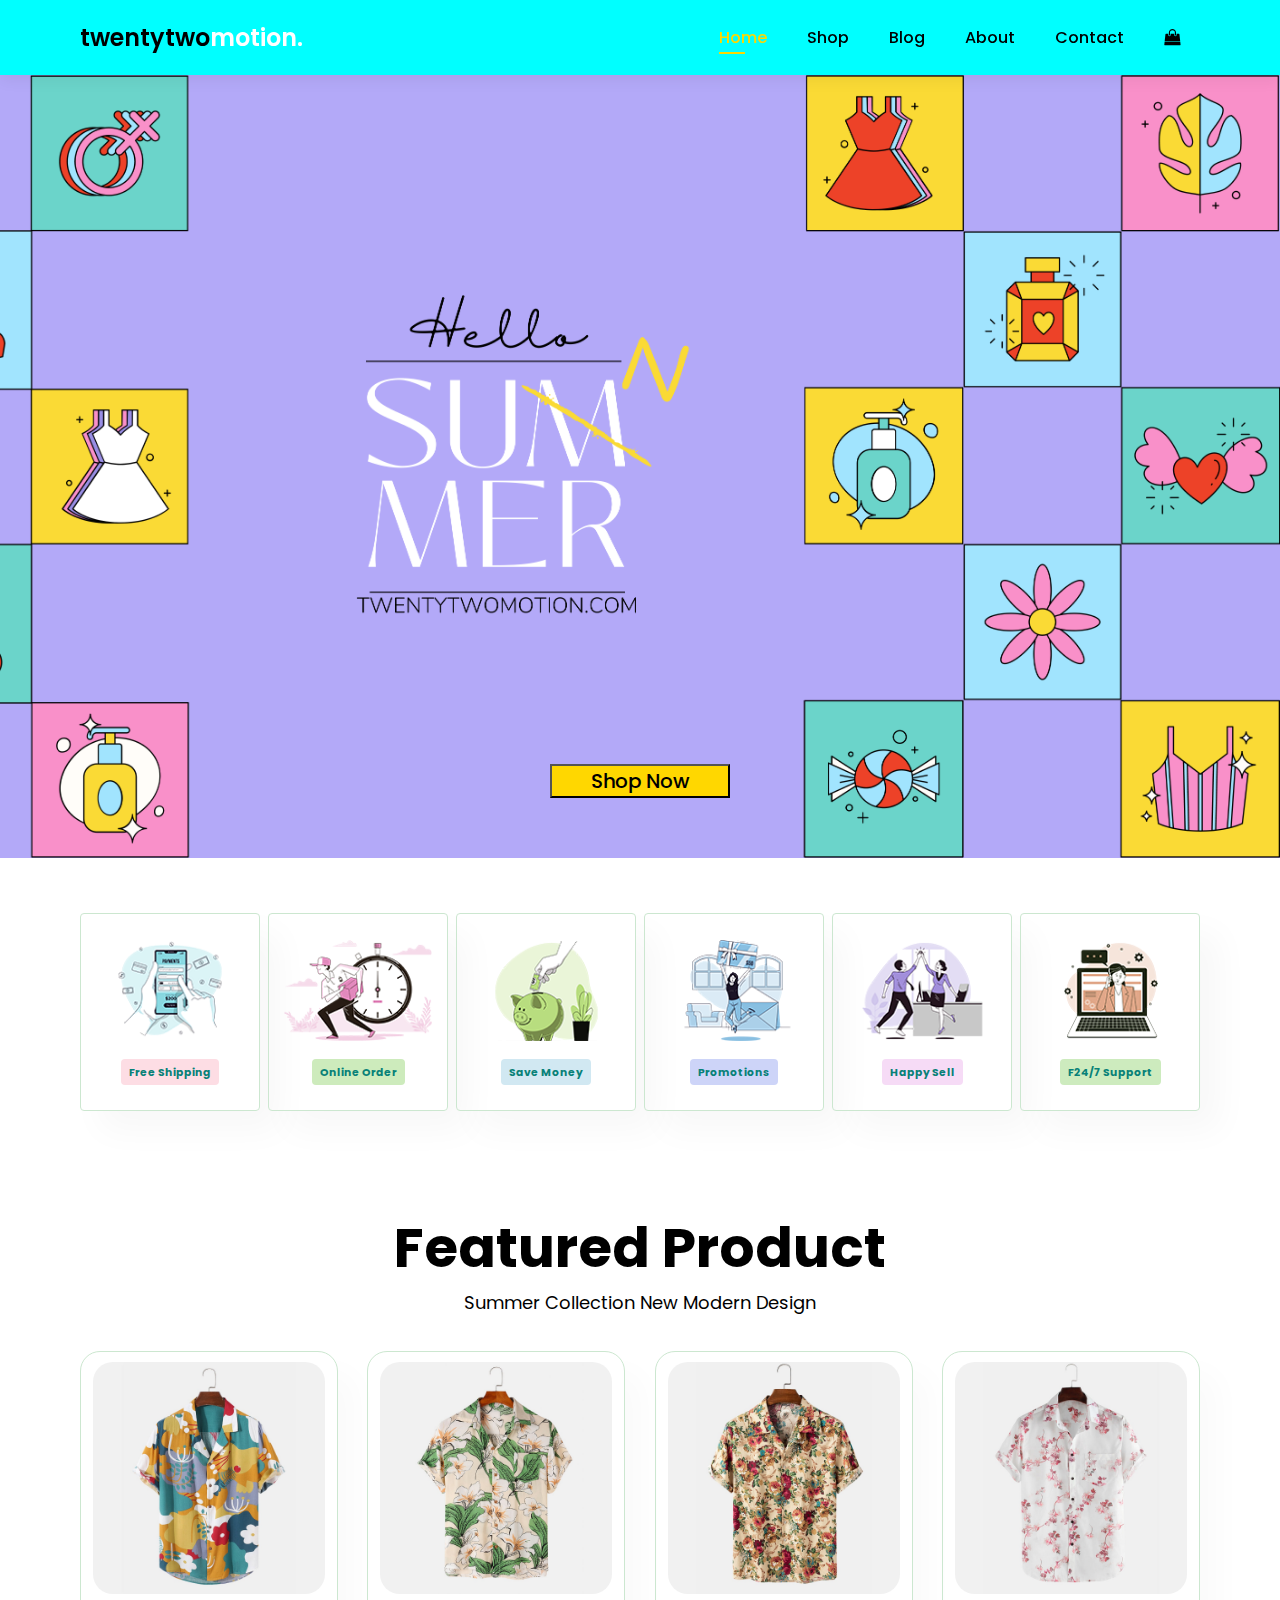
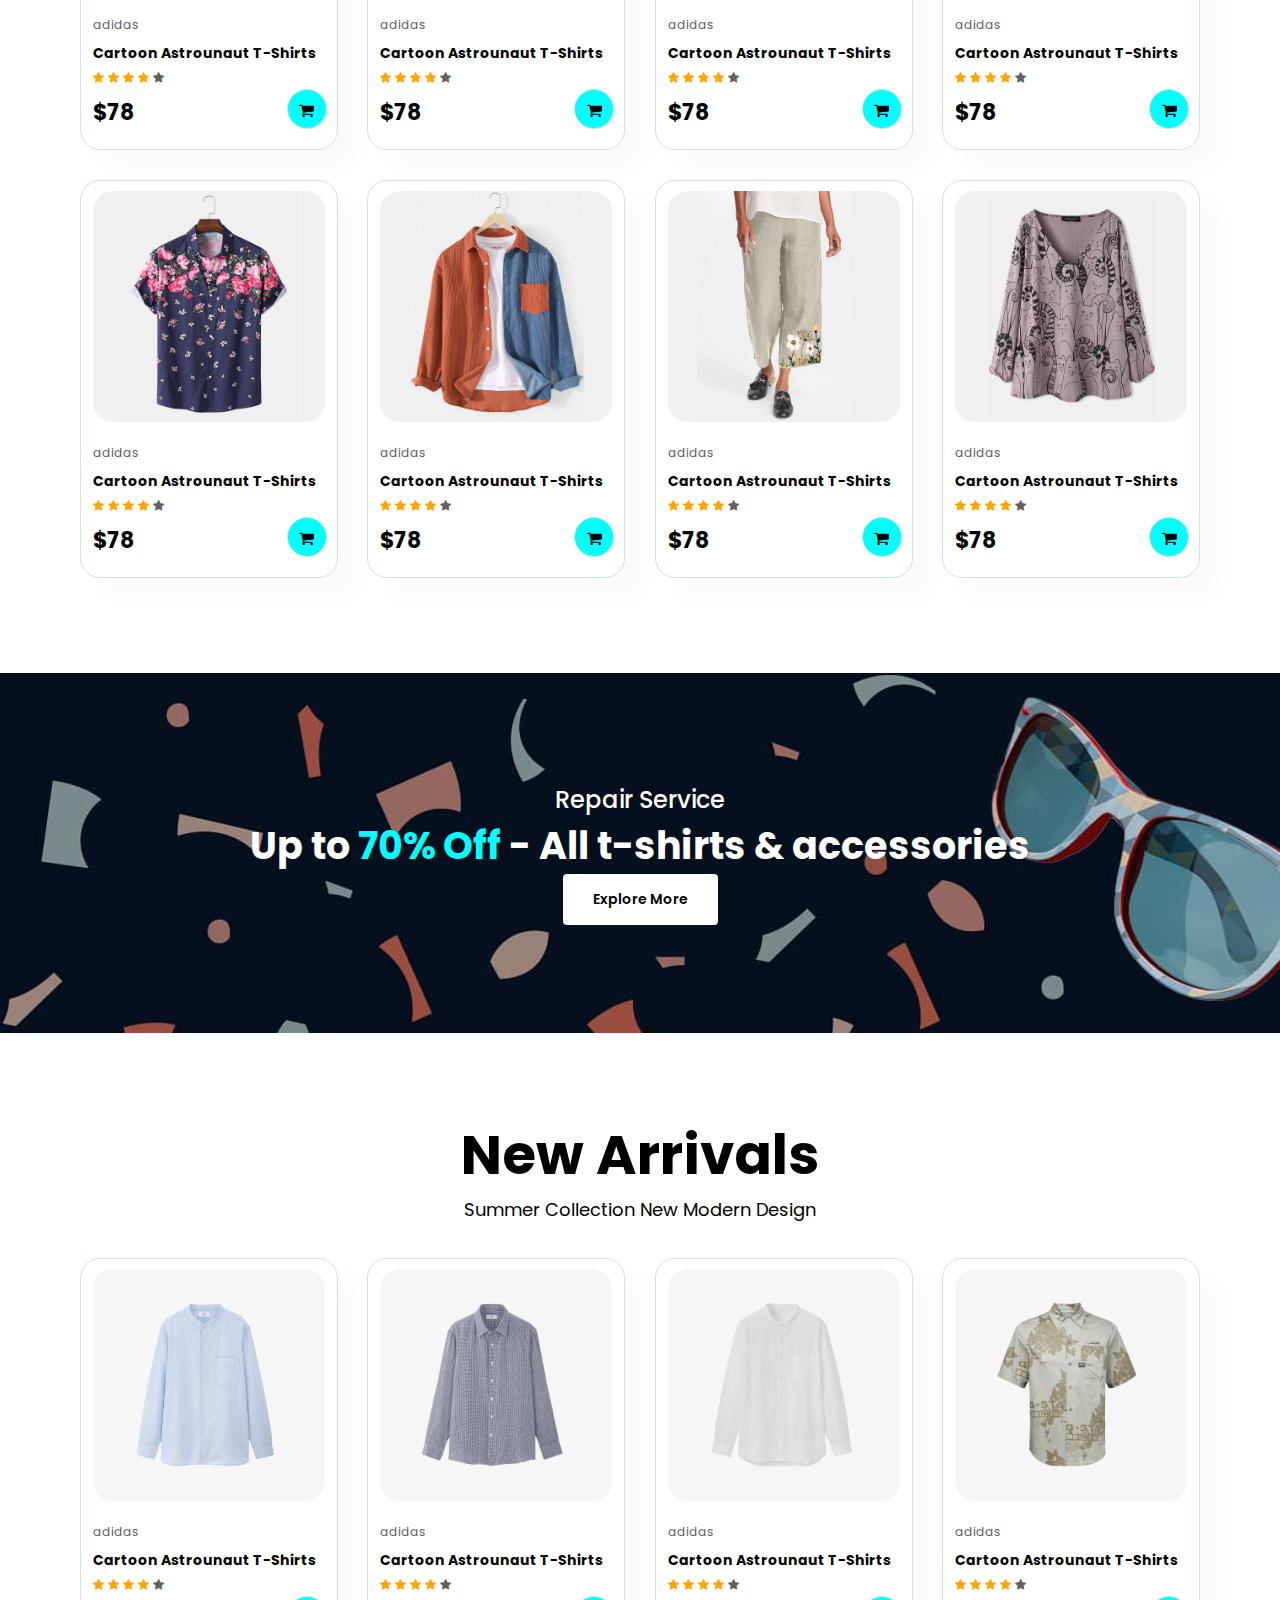
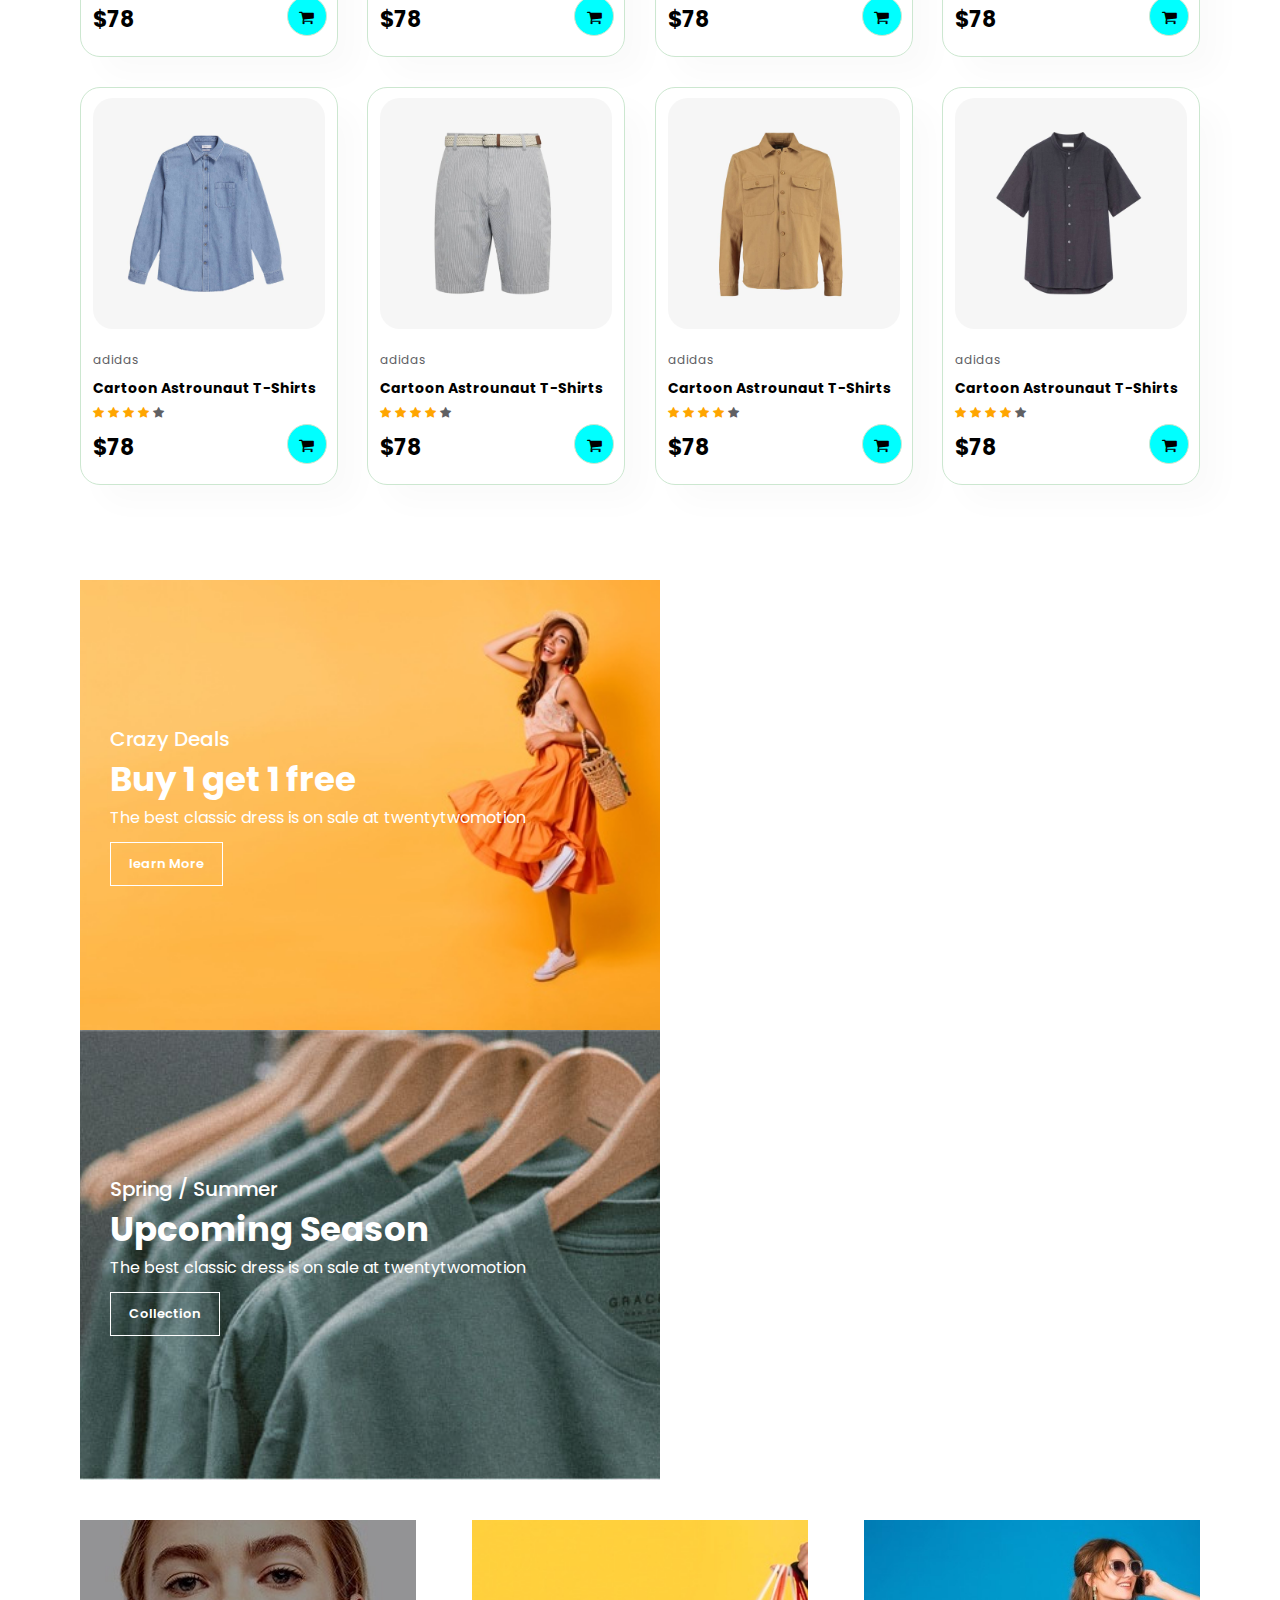
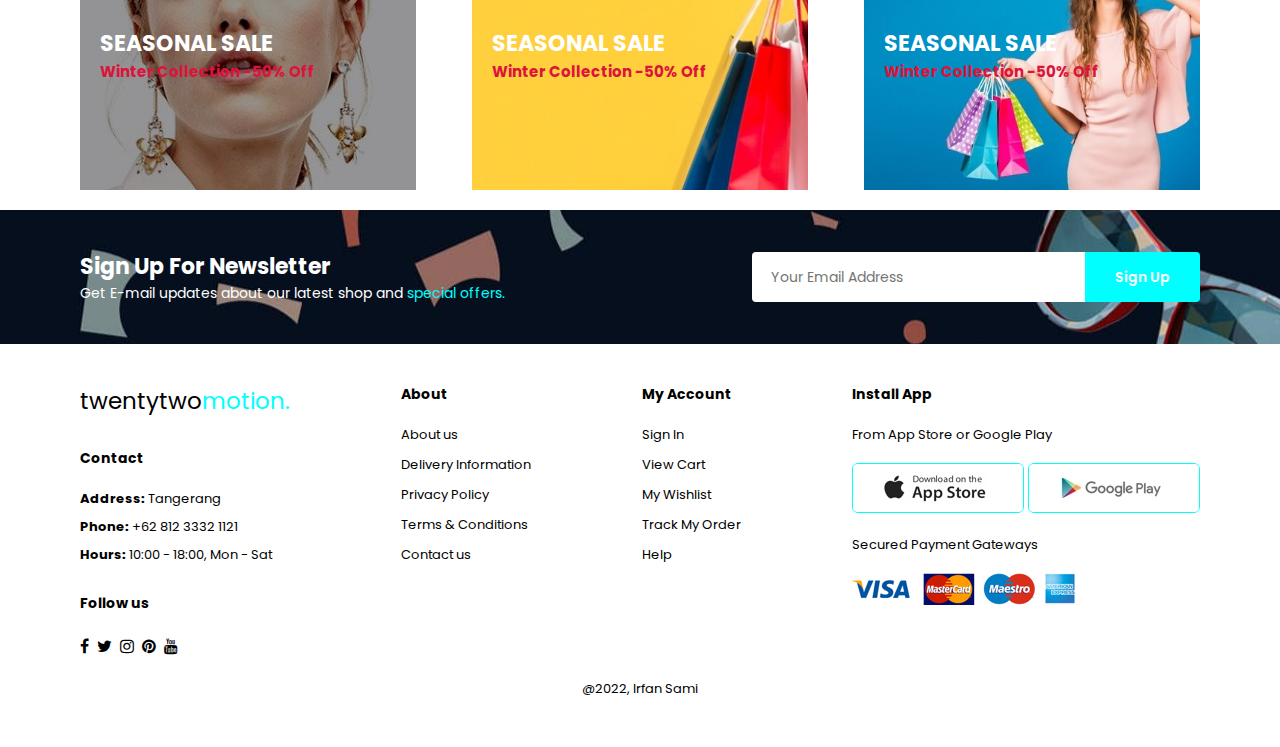
==== commit f617ca68: "menambahkan blog" ====
--- a/index.html
+++ b/index.html
@@ -13,9 +13,9 @@
     <a href="#" class="logo">twentytwo<span>motion.</span></a>
     <div>
       <ul id="navbar">
-        <li><a href="#" class="active">Home</a></li>
-        <li><a href="#">Shop</a></li>
-        <li><a href="#">Blog</a></li>
+        <li><a href="index.html" class="active">Home</a></li>
+        <li><a href="shop.html">Shop</a></li>
+        <li><a href="blog.html">Blog</a></li>
         <li><a href="#">About</a></li>
         <li><a href="#">Contact</a></li>
         <li id="lg-bag"><a href="#"><i class="fa fa-shopping-bag" aria-hidden="true"></i></a></li>
--- a/src/css/style.css
+++ b/src/css/style.css
@@ -50,8 +50,8 @@
   font-size: 14px;
   font-weight: 600;
   padding: 15px 30px;
-  color: black;
-  background-color: white;
+  color: white;
+  background-color: aqua;
   border-radius: 4px;
   cursor: pointer;
   border: none;
@@ -129,7 +129,7 @@
 
 /* hero styling */
 #hero {
-  background: url('/src/images/home/banner.png');
+  background: url('../images/home/banner.png');
   height: 87vh;
   width: 100%;
   background-size: cover;
@@ -299,7 +299,7 @@
   justify-content: center;
   align-items: center;
   text-align: center;
-  background-image: url("/src/images/banner/b2.jpg");
+  background-image: url("../images/banner/b2.jpg");
   width: 100%;
   height: 40vh;
   background-size: cover;
@@ -337,7 +337,7 @@
   flex-direction: column;
   justify-content: center;
   align-items: flex-start;
-  background-image: url("/src/images/banner/b17.jpg");
+  background-image: url("../images/banner/b17.jpg");
   min-width: 580px;
   height: 50vh;
   background-size: cover;
@@ -346,7 +346,7 @@
 }
 
 #sm-banner .banner-box2 {
-  background-image: url("/src/images/banner/b10.jpg");
+  background-image: url("../images/banner/b10.jpg");
 }
 
 #sm-banner h4 {
@@ -384,7 +384,7 @@
   flex-direction: column;
   justify-content: center;
   align-items: flex-start;
-  background-image: url("/src/images/banner/b7.jpg");
+  background-image: url("../images/banner/b7.jpg");
   min-width: 30%;
   height: 30vh;
   background-size: cover;
@@ -394,11 +394,11 @@
 }
 
 #banner3 .banner-box2 {
-  background-image: url("/src/images/banner/b4.jpg");
+  background-image: url("../images/banner/b16.jpg");
 }
 
 #banner3 .banner-box3 {
-  background-image: url("/src/images/banner/b18.jpg");
+  background-image: url("../images/banner/b18.jpg");
 }
 
 #banner3 h2 {
@@ -461,7 +461,145 @@
   text-align: center;
   white-space: nowrap;
 }
-
+/* ===================================================================================================== */
+/* PAGES SHOP  */
+#page-header{
+  background-image: url("../images/banner/b1.jpg");
+  width: 100%;
+  height: 40vh;
+  background-size: cover;
+  display: flex;
+  color: white;
+  justify-content: center;
+  text-align: center;
+  flex-direction: column;
+  padding: 14px;
+}
+#page-header h2{
+  font-size: 34px;
+}
+#pagination{
+  text-align: center;
+  margin-bottom: 30px;
+}
+#pagination a{
+  background-color: aqua;
+  padding: 15px 20px;
+  border-radius: 4px;
+  color: white;
+  font-weight: 600;
+}
+#pagination a i{
+  font-size: 16px;
+  font-weight: 600;
+}
+/* ===================================================================================================== */
+/* Product Details  */
+#prodetails{
+  display: flex;
+  margin-top: 20px;
+}
+#prodetails .single-pro-image{
+  width: 40%;
+  margin-right: 50px;
+}
+.small-img-group{
+  display: flex;
+  justify-content: space-between;
+}
+.small-img-col{
+  flex-basis: 24%;
+  cursor: pointer;
+}
+#prodetails .single-pro-details{
+  width: 50%;
+  padding-top: 50px;
+}
+#prodetails .single-pro-details h6{
+  font-size: 14px;
+}
+#prodetails .single-pro-details h4{
+  font-size: 24px;
+  padding: 40px 0 10px 0;
+}
+#prodetails .single-pro-details h2{
+  font-size: 33px;
+}
+#prodetails .single-pro-details select{
+  display: block;
+  padding: 5px 10px;
+  margin-bottom: 10px;
+}
+#prodetails .single-pro-details input{
+  width: 50px;
+  height: 47px;
+  padding-left: 10px;
+  font-size: 16px;
+  margin-right: 10px;
+  text-align: center;
+}
+#prodetails .single-pro-details input:focus{
+  outline: none;
+}
+#prodetails .single-pro-details span{
+  line-height: 25px;
+}
+/* ===================================================================================================== */
+/* ===================================================================================================== */
+/* Blog  */
+#page-header.blog-header{
+  background-image: url("../images/banner/b19.jpg");
+}
+#blog{
+  padding: 150px 150px 0 150px;
+}
+#blog .blog-box{
+  display: flex;
+  align-items: center;
+  width: 100%;
+  position: relative;
+  padding-bottom: 90px;
+}
+#blog .blog-image{
+  width: 50%;
+  margin-right: 40px;
+}
+#blog img{
+  width: 100%;
+  height: 300px;
+  object-fit: cover;
+}
+#blog .blog-details{
+  width: 50%;
+}
+#blog .blog-details a{
+  font-size: 14px;
+  color: black;
+  font-weight: 600;
+  position: relative;
+}
+#blog .blog-details a::after{
+  content: "";
+  width: 50px;
+  height: 1px;
+  background-color: black;
+  position: absolute;
+  top: 11px;
+  right: -60px;
+}
+#blog .blog-details a:hover{
+  color: aqua;
+}
+#blog .blog-box h1{
+  position: absolute;
+  top: -65px;
+  left: 0;
+  font-size: 70px;
+  font-weight: 600;
+  color: #c9cbce;
+  z-index: -9;
+}
+/* ===================================================================================================== */
 /* footer styling  */
 footer {
   display: flex;
@@ -605,6 +743,27 @@
   #newsletter .form{
     width: 70%;
   }
+  #prodetails{
+    display: flex;
+    flex-direction: column;
+  }
+  #prodetails .single-pro-image {
+    width: 100%;
+    margin-right: 0px;
+  }
+  #prodetails .single-pro-details {
+    width: 100%;
+  }
+  #blog{
+    padding: 100px 20px 0 20px;
+  }
+  #blog .blog-image{
+    width: 100%;
+    margin: 30px;
+  }
+  #blog .blog-details{
+    width: 100%;
+  }
 }
 
 @media (max-width: 477px) {
@@ -704,6 +863,22 @@
     width: 100%;
     margin-top: 25px;
   }
+  #blog{
+    padding: 100px 20px 0 20px;
+  }
+  #blog .blog-box{
+    display: flex;
+    flex-direction: column;
+    align-items: flex-start;
+  }
+  #blog .blog-image{
+    width: 100%;
+    margin-right: 0px;
+    margin-bottom: 30px;
+  }
+  #blog .blog-details{
+    width: 100%;
+  }
 }
 
 @media (max-width: 299px){
@@ -713,4 +888,39 @@
   #header{
     padding: 10px 10px;
   }
-}
+  #blog{
+    padding: 100px 20px 0 20px;
+  }
+  #blog .blog-box{
+    display: flex;
+    flex-direction: column;
+    align-items: flex-start;
+  }
+  #blog .blog-image{
+    width: 100%;
+    margin-right: 0px;
+    margin-bottom: 30px;
+  }
+  #blog .blog-details{
+    width: 100%;
+  }
+}
+
+@media (max-width: 375px){
+  #blog{
+    padding: 100px 20px 0 20px;
+  }
+  #blog .blog-box{
+    display: flex;
+    flex-direction: column;
+    align-items: flex-start;
+  }
+  #blog .blog-image{
+    width: 100%;
+    margin-right: 0px;
+    margin-bottom: 30px;
+  }
+  #blog .blog-details{
+    width: 100%;
+  }
+}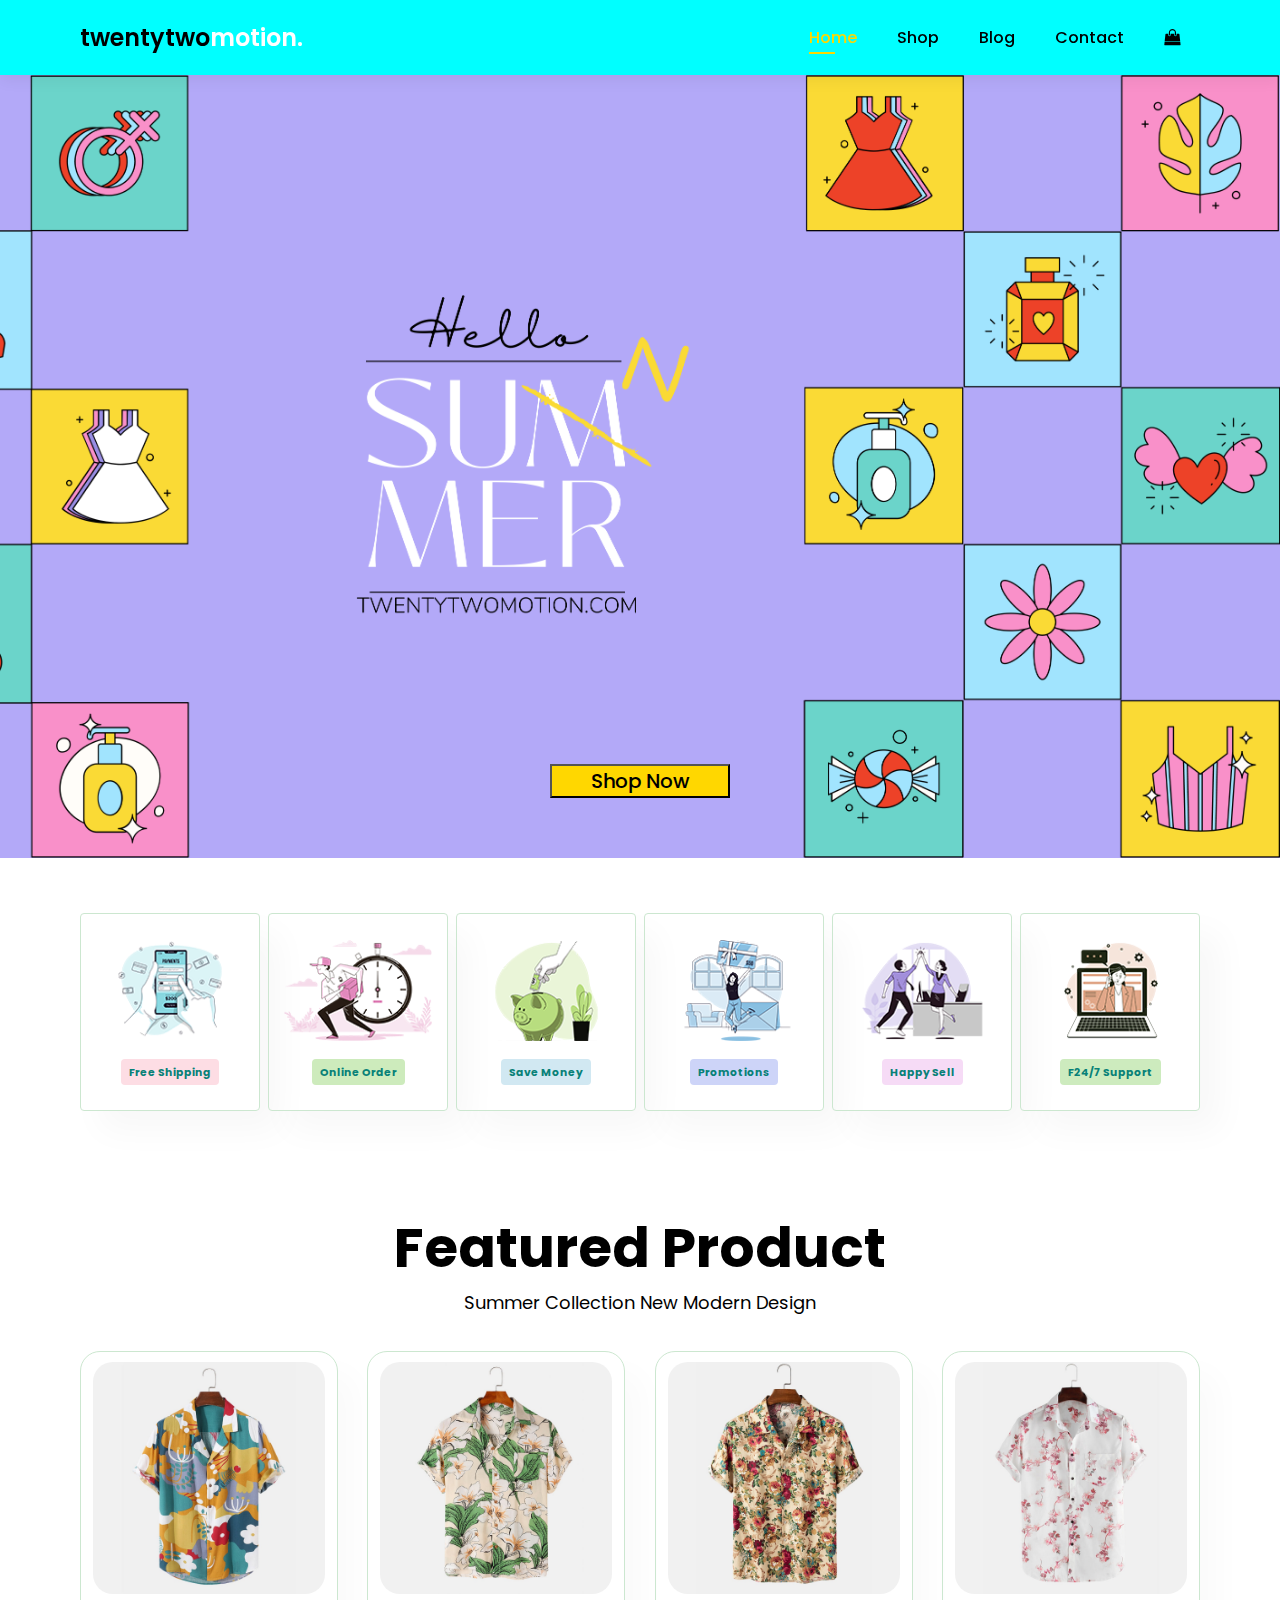
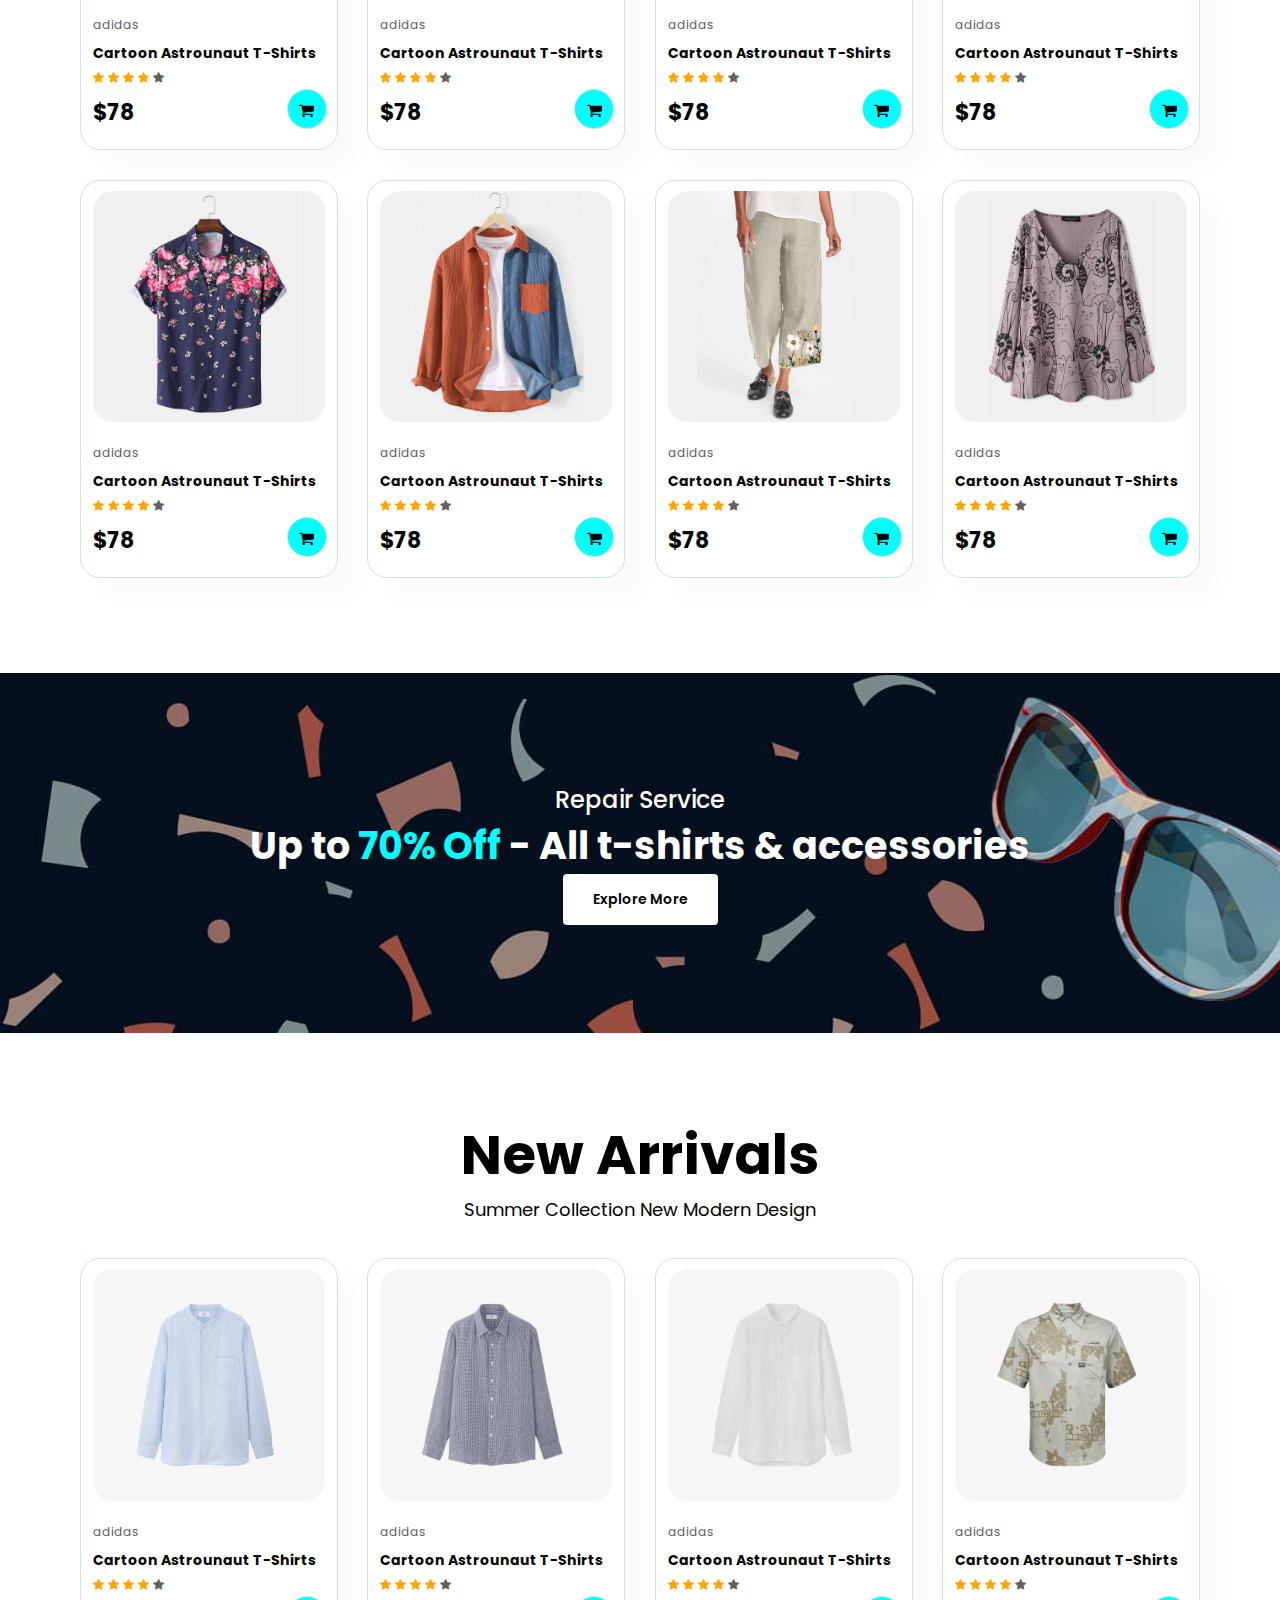
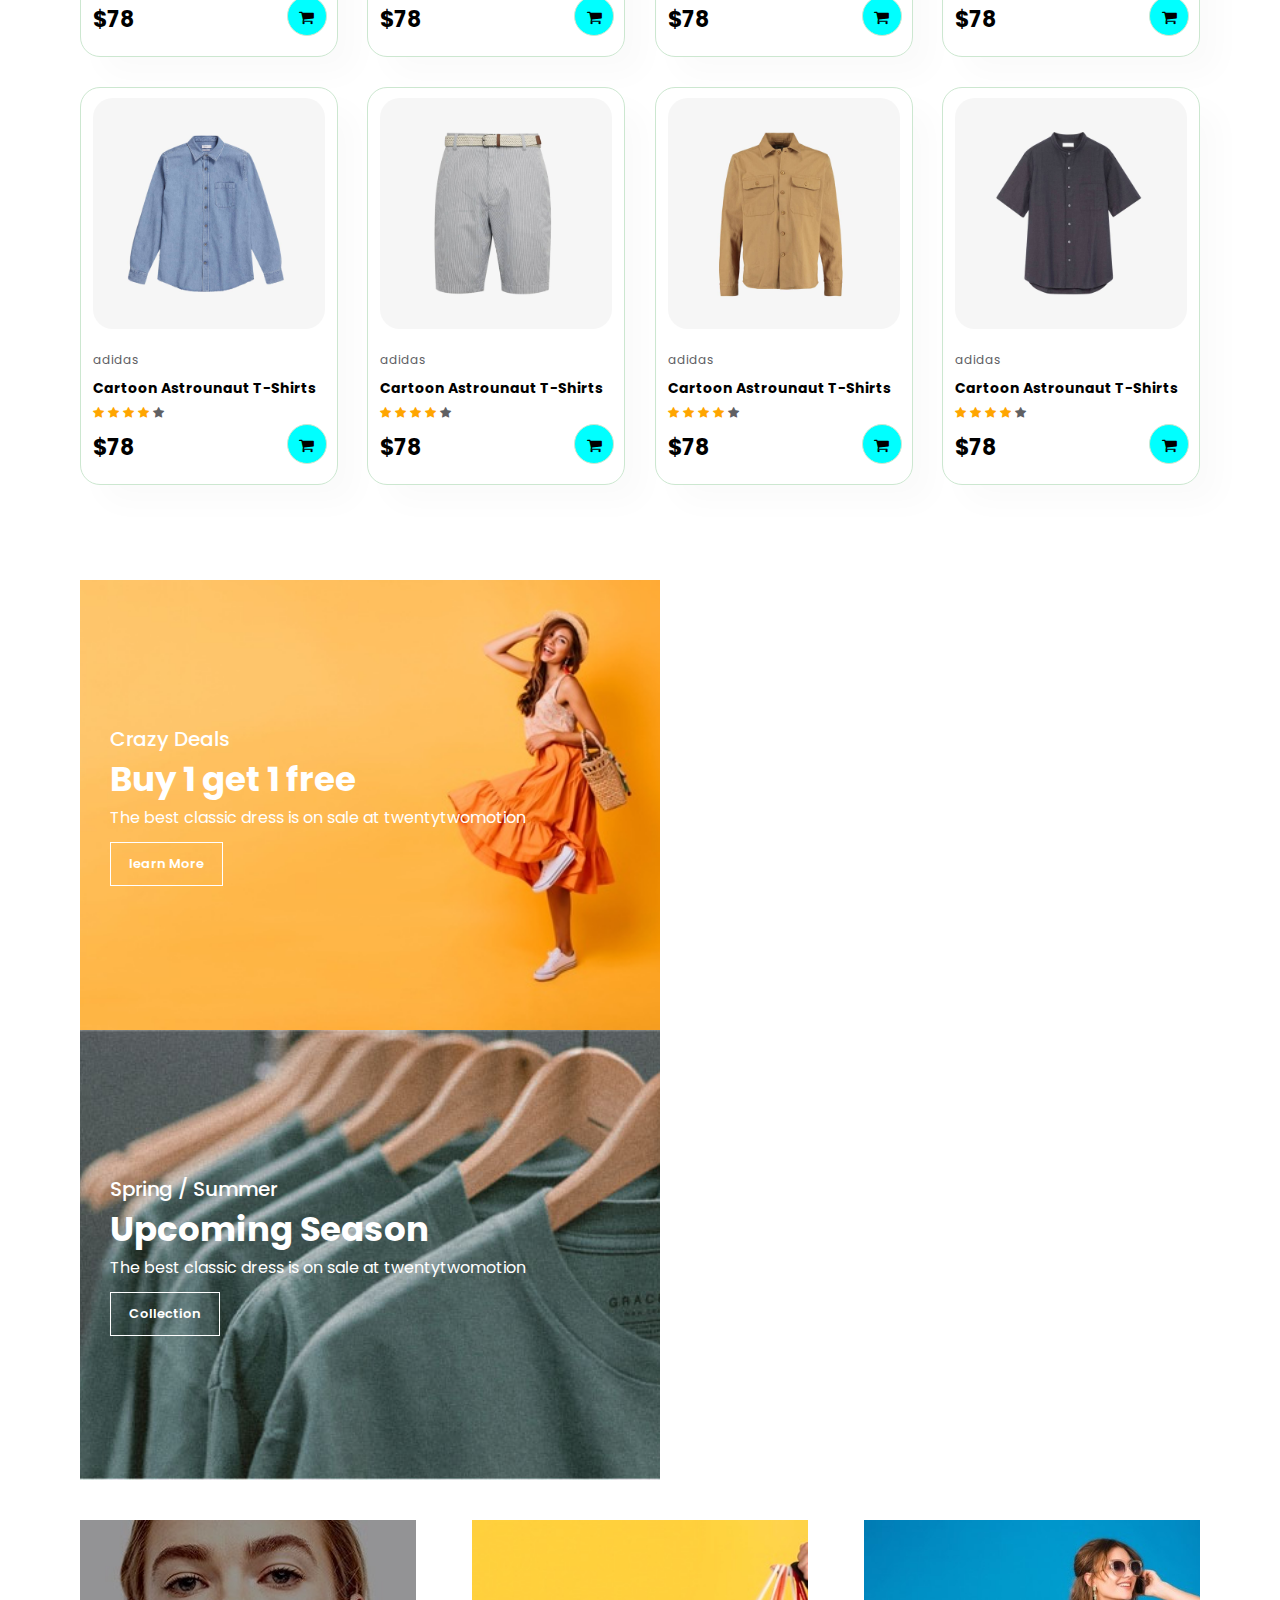
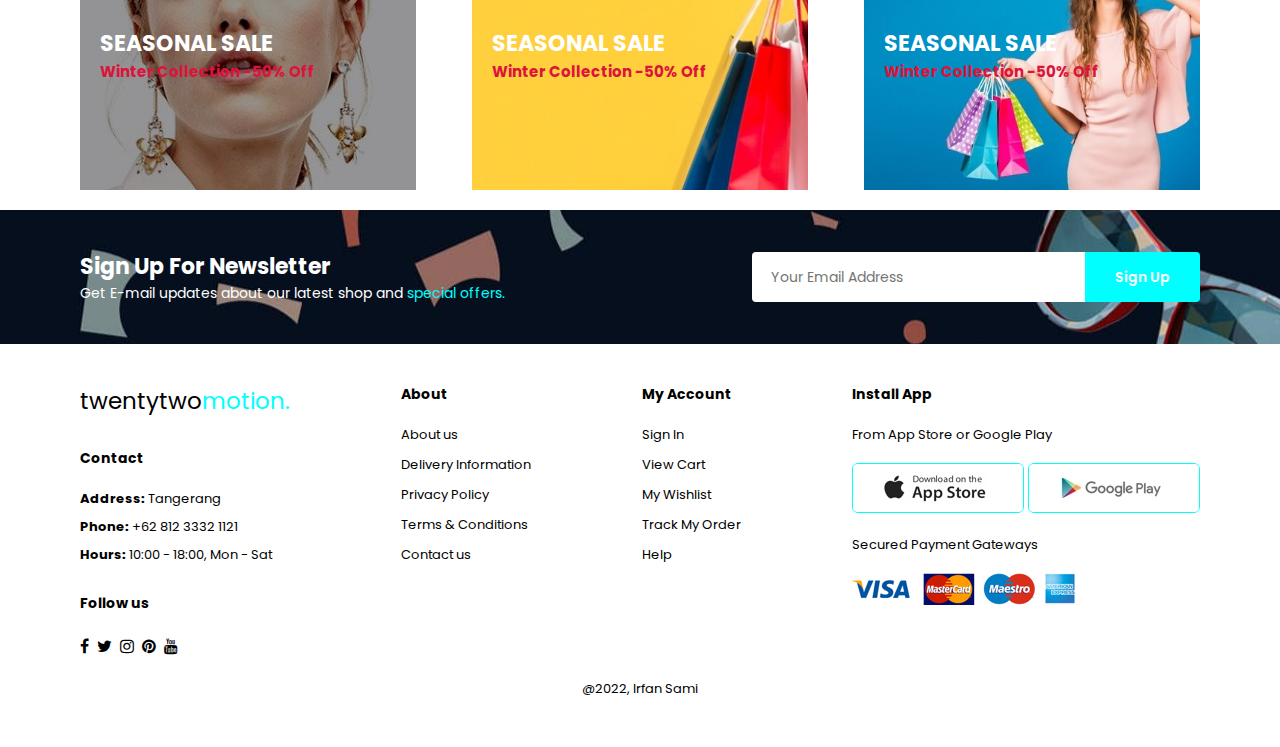
==== commit 4001d153: "menambahkan contact" ====
--- a/index.html
+++ b/index.html
@@ -16,8 +16,7 @@
         <li><a href="index.html" class="active">Home</a></li>
         <li><a href="shop.html">Shop</a></li>
         <li><a href="blog.html">Blog</a></li>
-        <li><a href="#">About</a></li>
-        <li><a href="#">Contact</a></li>
+        <li><a href="contact.html">Contact</a></li>
         <li id="lg-bag"><a href="#"><i class="fa fa-shopping-bag" aria-hidden="true"></i></a></li>
         <a href="#" id="close"><i class="fa fa-times"></i></a>
       </ul>
--- a/src/css/style.css
+++ b/src/css/style.css
@@ -598,6 +598,71 @@
   font-weight: 600;
   color: #c9cbce;
   z-index: -9;
+}
+/* ===================================================================================================== */
+/* Contact styling  */
+#contact-details{
+  display: flex;
+  align-items: center;
+  justify-content: space-between;
+}
+#contact-details .details{
+  width: 40%;
+}
+#contact-details .details span,
+#form-details form span{
+  font-size: 22px;
+}
+#contact-details .details h2,
+#form-details form h2{
+  font-size: 20px;
+  line-height: 15px;
+  padding: 20px 0;
+}
+#contact-details .details h3{
+  font-size: 15px;
+  padding-bottom: 10px 0;
+}
+#contact-details .details li{
+  list-style-type: none;
+  display: flex;
+  padding: 10px 0;
+}
+#contact-details .details li i{
+  font-size: 15px;
+  padding-right: 22px;
+}
+#contact-details .details li p{
+  font-size: 14px;
+}
+#contact-details .map{
+  width: 55%;
+  height: 400px;
+}
+#contact-details .map iframe{
+  width: 100%;
+  height: 100%;
+}
+#form-details{
+  display: flex;
+  justify-content: space-between;
+  margin: 30px;
+  padding: 80px;
+  border: 5px solid #e1e1e1;
+}
+#form-details form{
+  width: 65%;
+  display: flex;
+  flex-direction: column;
+  align-items: flex-start;
+}
+#form-details form input,
+#form-details form textarea{
+  width: 100%;
+  padding: 12px 15px;
+  outline: none;
+  margin-bottom: 20px;
+  border: 5px solid #e1e1e1;
 }
 /* ===================================================================================================== */
 /* footer styling  */
@@ -764,6 +829,17 @@
   #blog .blog-details{
     width: 100%;
   }
+
+  /* contact page  */
+  #contact-details{
+    flex-direction: column;
+  }
+  #contact-details .details{
+    width: 100%;
+  }
+  #form-details{
+    padding: 40px;
+  }
 }
 
 @media (max-width: 477px) {
@@ -923,4 +999,11 @@
   #blog .blog-details{
     width: 100%;
   }
+  /* contact page  */
+  #form-details form{
+    width: 100%;
+  }
+  #contact-details .map{
+    width: 100%;
+  }
 }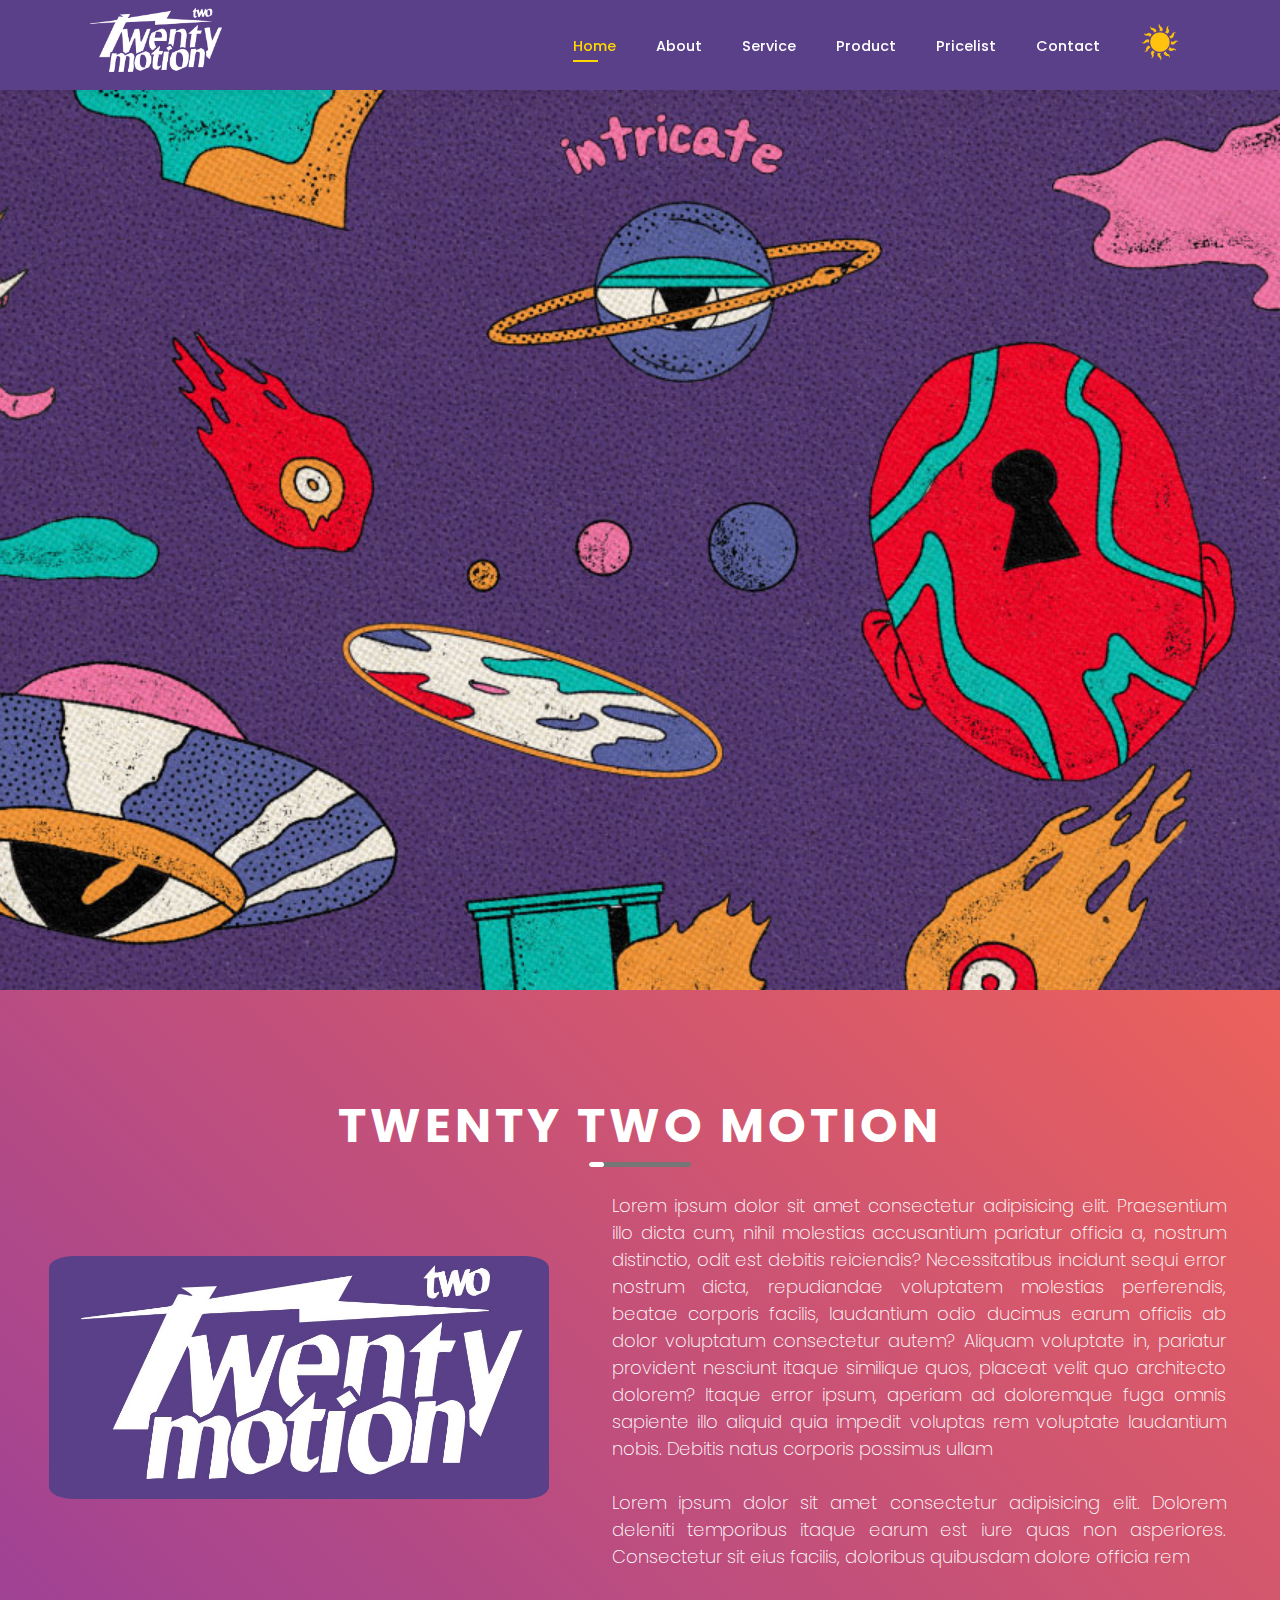
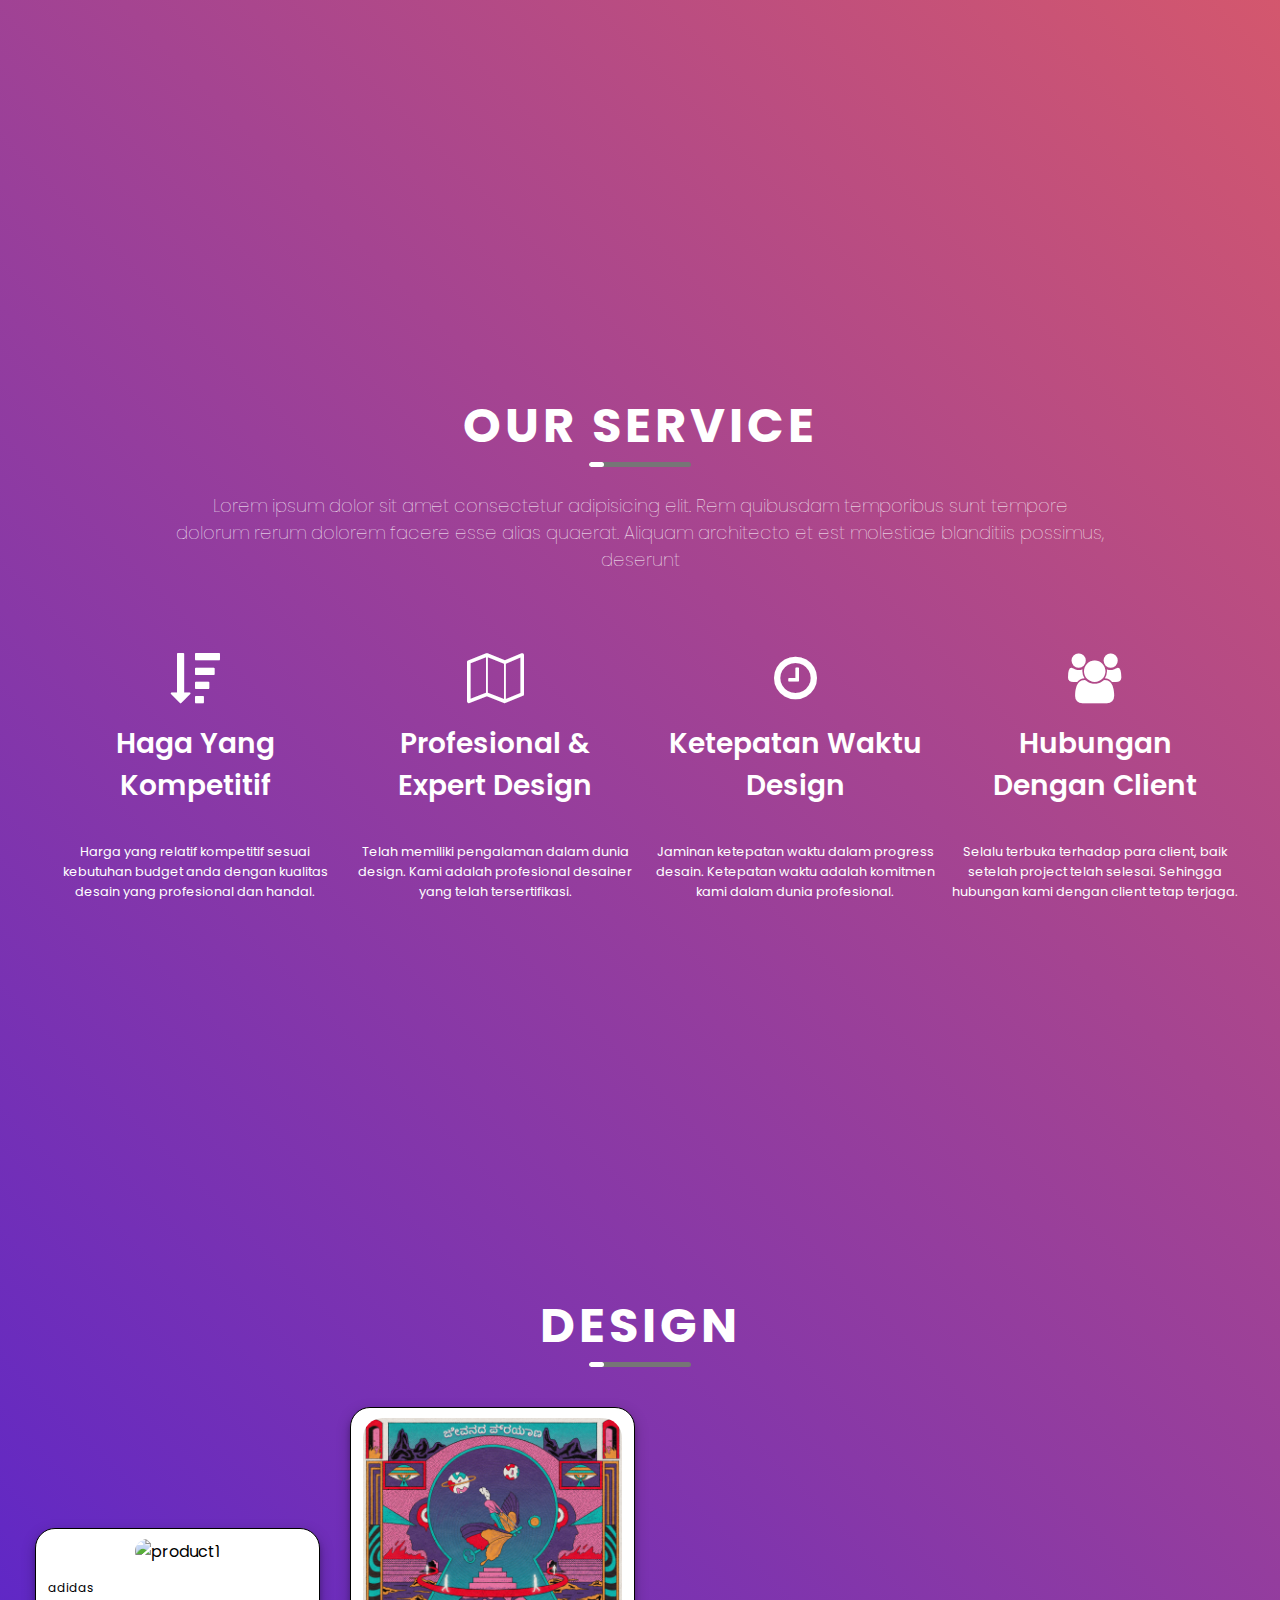
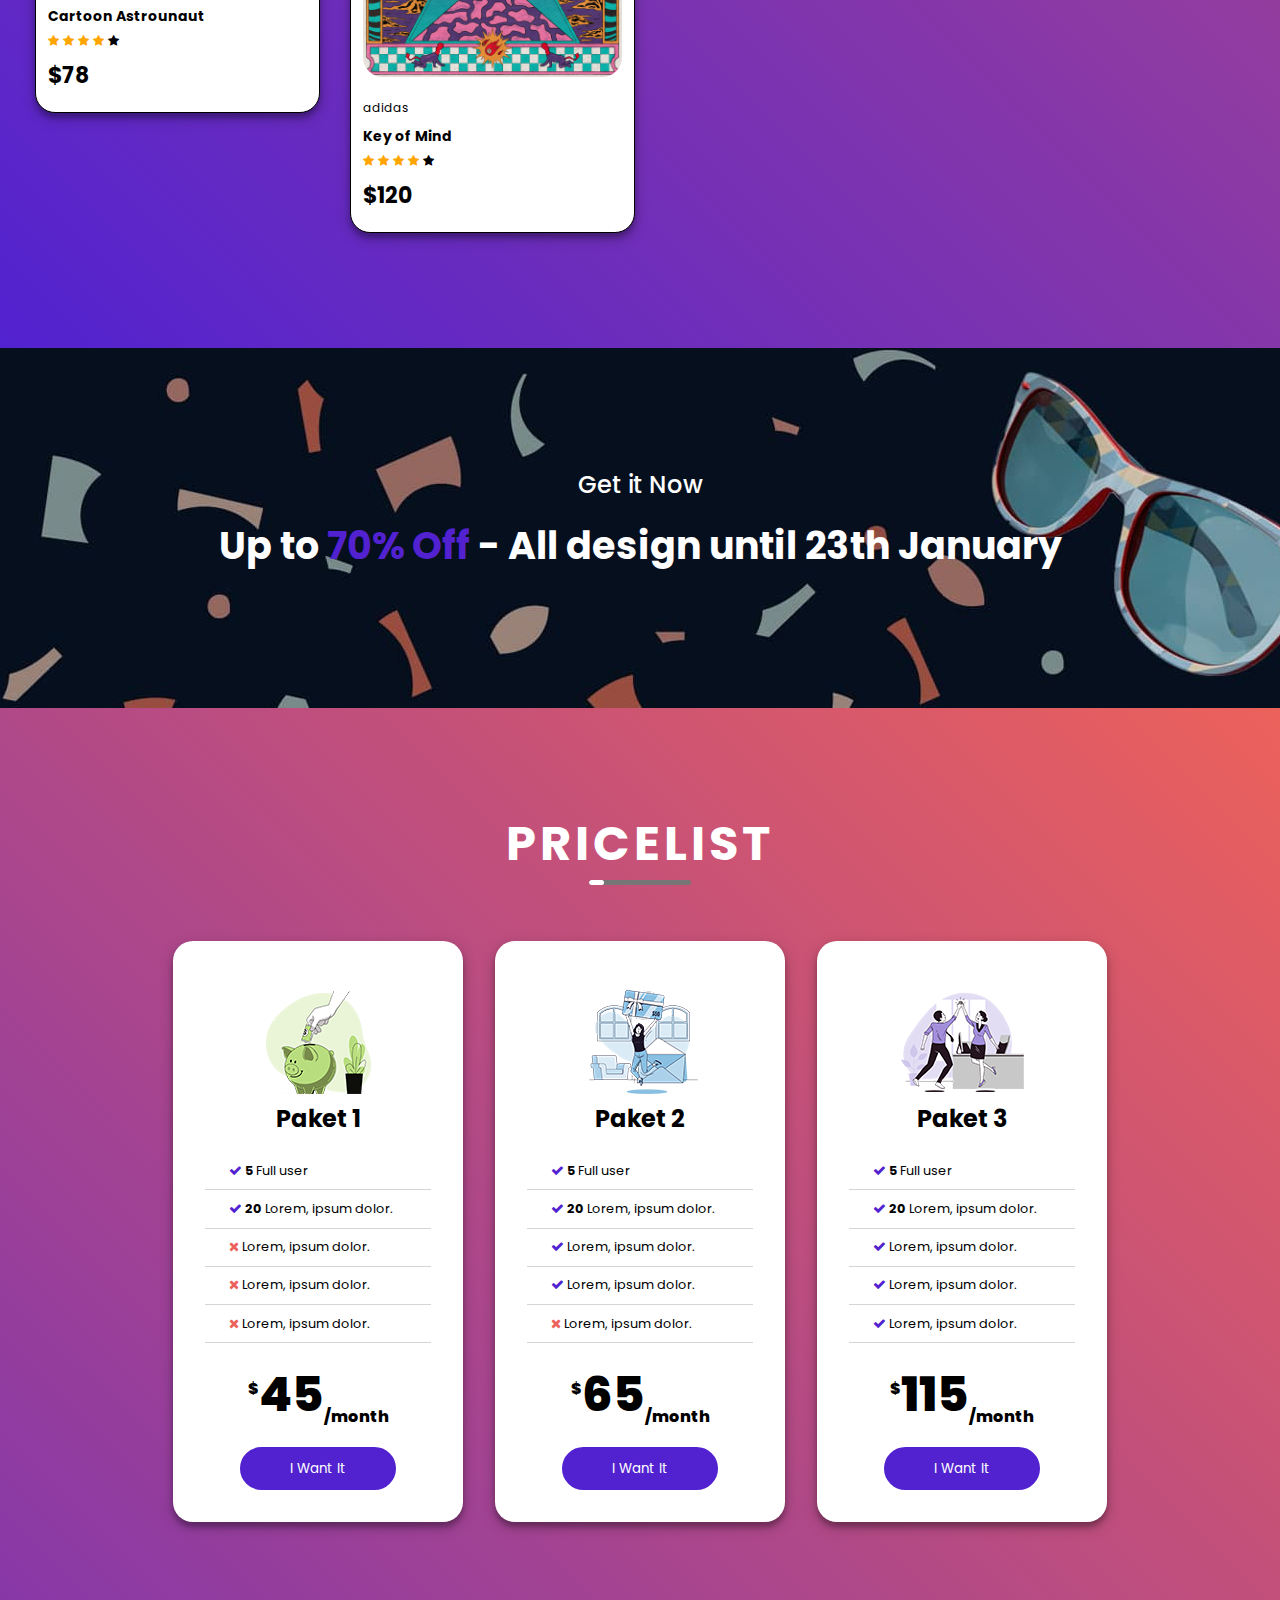
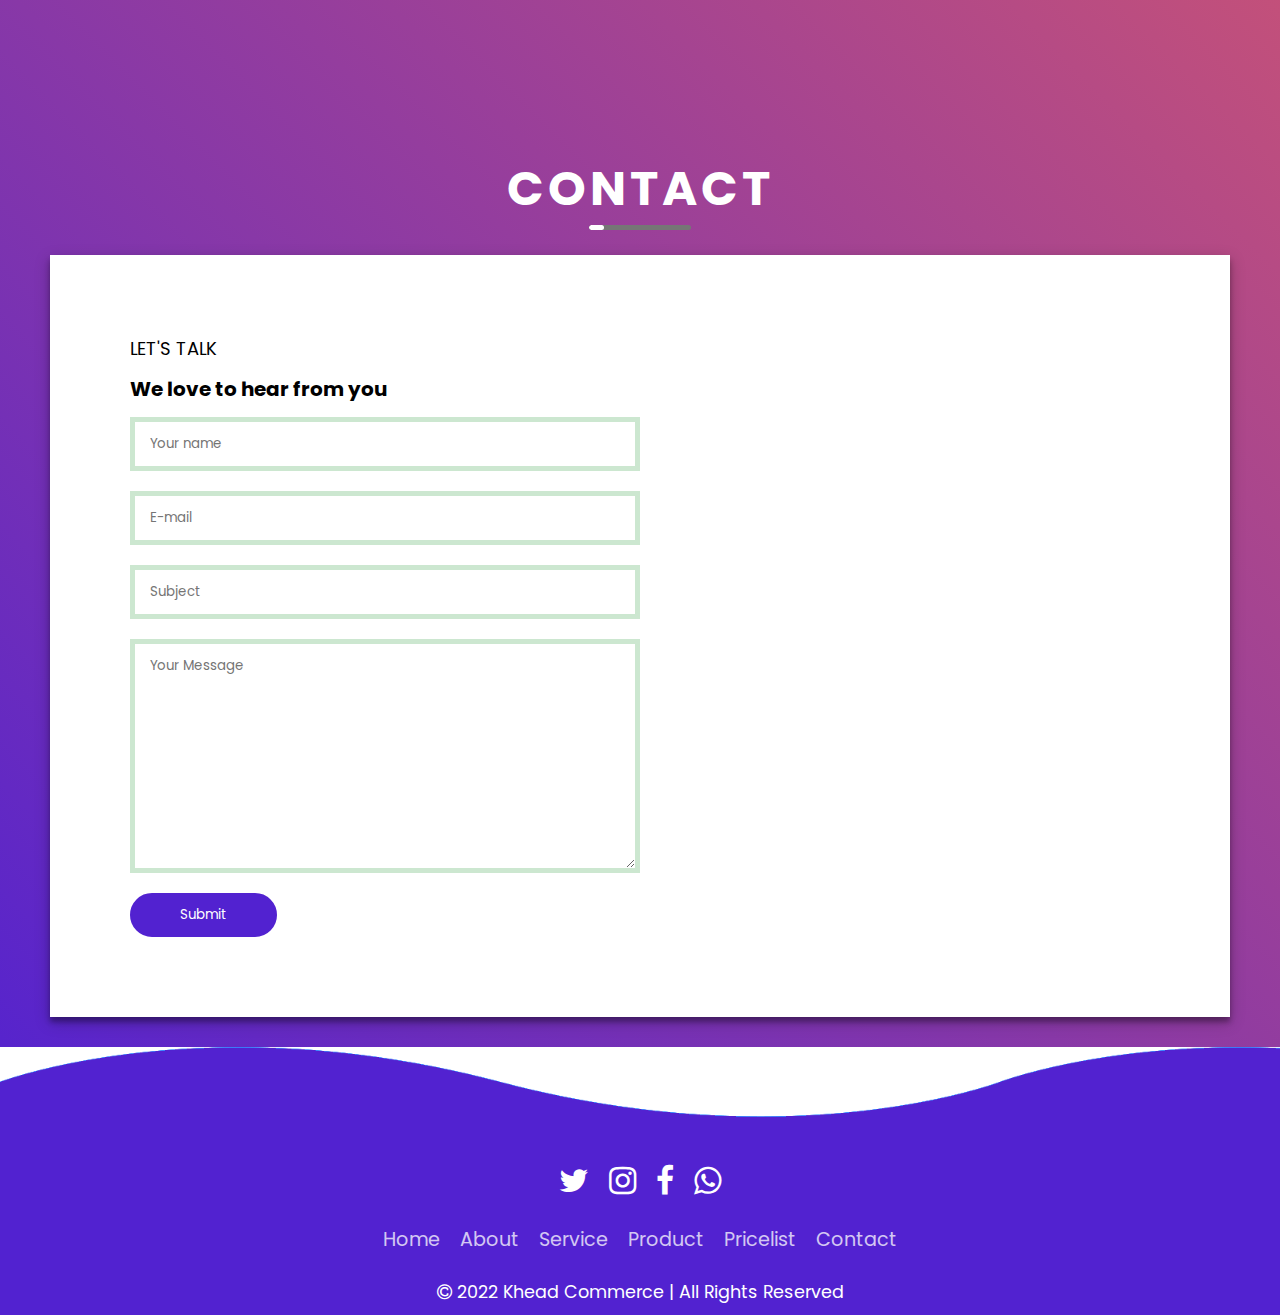
==== commit 970e0fc2: "FIX ALL" ====
--- a/index.html
+++ b/index.html
@@ -5,68 +5,131 @@
   <meta http-equiv="X-UA-Compatible" content="IE=edge">
   <meta name="viewport" content="width=device-width, initial-scale=1.0">
   <link rel="stylesheet" href="./src/css/style.css">
+  <link rel="stylesheet" href="./src/css/responsive.css">
   <link rel="stylesheet" href="https://cdnjs.cloudflare.com/ajax/libs/font-awesome/4.7.0/css/font-awesome.min.css">
-  <title>Ecommerce</title>
+  <title>twentytwomotion</title>
 </head>
 <body>
-  <section id="header">
-    <a href="#" class="logo">twentytwo<span>motion.</span></a>
+  <!--Header Section-->
+  <section class="header">
+    <a href="index.html"><img src="./src/images/home/Logov2.png" alt="Logo" class="logo"></a>
     <div>
       <ul id="navbar">
         <li><a href="index.html" class="active">Home</a></li>
-        <li><a href="shop.html">Shop</a></li>
-        <li><a href="blog.html">Blog</a></li>
-        <li><a href="contact.html">Contact</a></li>
-        <li id="lg-bag"><a href="#"><i class="fa fa-shopping-bag" aria-hidden="true"></i></a></li>
+        <li><a href="#about">About</a></li>
+        <li><a href="#service">Service</a></li>
+        <li><a href="#product">Product</a></li>
+        <li><a href="#pricelist">Pricelist</a></li>
+        <li><a href="#contact">Contact</a></li>
+        <li><img src="./src/images/home/sun.png" alt="sun" id="icon"></li>
         <a href="#" id="close"><i class="fa fa-times"></i></a>
       </ul>
     </div>
     <div id="mobile">
-      <a href="#"><i class="fa fa-shopping-bag"></i></a>
-      <i id="bar" class="fa fa-outdent"></i>
-    </div>
-  </section>
-
-  <section id="hero" class="section-p1">
-    <button>Shop Now</button>
-  </section>
-
-  <section id="feature" class="section-p1">
-    <div class="fe-box">
-      <img src="./src/images/features/f1.png" alt="Feature1">
-      <h6>Free Shipping</h6>
-    </div>
-    <div class="fe-box">
-      <img src="./src/images/features/f2.png" alt="Feature1">
-      <h6>Online Order</h6>
-    </div>
-    <div class="fe-box">
-      <img src="./src/images/features/f3.png" alt="Feature1">
-      <h6>Save Money</h6>
-    </div>
-    <div class="fe-box">
-      <img src="./src/images/features/f4.png" alt="Feature1">
-      <h6>Promotions</h6>
-    </div>
-    <div class="fe-box">
-      <img src="./src/images/features/f5.png" alt="Feature1">
-      <h6>Happy Sell</h6>
-    </div>
-    <div class="fe-box">
-      <img src="./src/images/features/f6.png" alt="Feature1">
-      <h6>F24/7 Support</h6>
-    </div>
-  </section>
-
-  <section id="product1" class="section-p1">
-    <h2>Featured Product</h2>
-    <p>Summer Collection New Modern Design</p>
-    <div class="pro-container">
-      <div class="pro">
-        <img src="./src/images/products/f1.jpg" alt="product1">
+      <i id="bar" class="fa fa-bars"></i>      
+    </div>
+  </section>
+
+  <!-- Hero Section -->
+  <section class="hero">
+  </section>
+
+  <!-- ============================container top========================= -->
+  <!--About Section-->
+  <div class="container-top">
+    <section class="about" id="about">
+      <div class="about-title">
+        <div class="about-title-text">
+          <h1>TWENTY TWO MOTION</h1>
+          <div class="garis-bawah"><span></span></div>
+        </div>
+      </div>
+      <div class="about-content">
+        <div class="column-left">
+          <img src="./src/images/home/Logo.jpg" alt="Images-About">
+        </div>
+        <div class="column-right">
+          <div class="about-description">
+            <div class="about-description-text">
+              Lorem ipsum dolor sit amet consectetur adipisicing elit. Praesentium illo dicta cum, nihil molestias accusantium pariatur officia a, nostrum distinctio, odit est debitis reiciendis? Necessitatibus incidunt sequi error nostrum dicta, repudiandae voluptatem molestias perferendis, beatae corporis facilis, laudantium odio ducimus earum officiis ab dolor voluptatum consectetur autem? Aliquam voluptate in, pariatur provident nesciunt itaque similique quos, placeat velit quo architecto dolorem? Itaque error ipsum, aperiam ad doloremque fuga omnis sapiente illo aliquid quia impedit voluptas rem voluptate laudantium nobis. Debitis natus corporis possimus ullam   
+              </br>
+              </br>
+              Lorem ipsum dolor sit amet consectetur adipisicing elit. Dolorem deleniti temporibus itaque earum est iure quas non asperiores. Consectetur sit eius facilis, doloribus quibusdam dolore officia rem 
+            </div>
+          </div>
+        </div>
+      </div>
+    </section>
+
+  <!--Service Section-->
+    <section class="service" id="service">
+    <div class="service-title">
+      <div class="service-title-text">
+        <h1>OUR SERVICE</h1>
+        <div class="garis-bawah"><span></span></div>
+      </div>
+    </div>
+    <div class="service-content">
+      <div class="service-content-top">
+        <div class="service-content-top-text">
+          <p>Lorem ipsum dolor sit amet consectetur adipisicing elit. Rem quibusdam temporibus sunt tempore dolorum rerum dolorem facere esse alias quaerat. Aliquam architecto et est molestiae blanditiis possimus, deserunt </p>
+        </div>
+      </div>
+      <div class="service-content-bottom">
+        <div class="service-content-bottom-cards">
+          <div class="service-content-bottom-card">
+            <div class="service-content-bottom-card-content">
+              <i class="fa fa-sort-amount-desc "></i>
+              <h1>Haga Yang Kompetitif</h1>
+            </div>
+            <p>Harga yang relatif kompetitif sesuai kebutuhan 
+              budget anda dengan kualitas desain yang profesional
+              dan handal.</p>
+          </div>
+          <div class="service-content-bottom-card">
+            <div class="service-content-bottom-card-content">
+              <i class="fa fa-map-o "></i>
+              <h1>Profesional & Expert Design</h1>
+            </div>
+            <p>Telah memiliki pengalaman dalam dunia design. 
+              Kami adalah profesional desainer yang telah tersertifikasi.</p>
+          </div>
+          <div class="service-content-bottom-card">
+            <div class="service-content-bottom-card-content">
+              <i class="fa fa-clock-o "></i>
+              <h1>Ketepatan Waktu Design</h1>
+            </div>
+            <p>Jaminan ketepatan waktu dalam progress desain. 
+              Ketepatan waktu adalah komitmen kami dalam dunia profesional.</p>
+          </div>
+          <div class="service-content-bottom-card">
+            <div class="service-content-bottom-card-content">
+              <i class="fa fa-users "></i>
+              <h1>Hubungan Dengan Client</h1>
+            </div>
+            <p>Selalu terbuka terhadap para client, 
+              baik setelah project telah selesai. Sehingga 
+              hubungan kami dengan client tetap terjaga.</p>
+          </div>
+        </div>
+      </div>
+    </div>
+    </section>
+
+  <!-- Product Section -->
+    <section class="product" id="product">
+    <div class="product-title">
+      <div class="product-title-text">
+        <h1>DESIGN</h1>
+        <div class="garis-bawah"><span></span></div>
+      </div>
+    </div>
+    <div class="product-content">
+      <div class="product-content-item" onclick="window.location.href='shop-product.html';">
+        <img src="./src/images/products/t4.jpg" alt="product1">
         <div class="des">
           <span>adidas</span>
-          <h5>Cartoon Astrounaut T-Shirts</h5>
+          <h5>Cartoon Astrounaut</h5>
           <div class="star">
             <span class="fa fa-star checked"></span>
             <span class="fa fa-star checked"></span>
@@ -76,13 +139,12 @@
           </div>
           <h4>$78</h4>
         </div>
-        <a href="#"><i class="fa fa-shopping-cart cart"></i></a>
-      </div>
-      <div class="pro">
-        <img src="./src/images/products/f2.jpg" alt="product1">
+      </div>
+      <div class="product-content-item">
+        <img src="./src/images/products/t5.jpg" alt="product1">
         <div class="des">
           <span>adidas</span>
-          <h5>Cartoon Astrounaut T-Shirts</h5>
+          <h5>Key of Mind</h5>
           <div class="star">
             <span class="fa fa-star checked"></span>
             <span class="fa fa-star checked"></span>
@@ -90,339 +152,134 @@
             <span class="fa fa-star checked"></span>
             <span class="fa fa-star"></span>
           </div>
-          <h4>$78</h4>
-        </div>
-        <a href="#"><i class="fa fa-shopping-cart cart"></i></a>
-      </div>
-      <div class="pro">
-        <img src="./src/images/products/f3.jpg" alt="product1">
-        <div class="des">
-          <span>adidas</span>
-          <h5>Cartoon Astrounaut T-Shirts</h5>
-          <div class="star">
-            <span class="fa fa-star checked"></span>
-            <span class="fa fa-star checked"></span>
-            <span class="fa fa-star checked"></span>
-            <span class="fa fa-star checked"></span>
-            <span class="fa fa-star"></span>
-          </div>
-          <h4>$78</h4>
-        </div>
-        <a href="#"><i class="fa fa-shopping-cart cart"></i></a>
-      </div>
-      <div class="pro">
-        <img src="./src/images/products/f4.jpg" alt="product1">
-        <div class="des">
-          <span>adidas</span>
-          <h5>Cartoon Astrounaut T-Shirts</h5>
-          <div class="star">
-            <span class="fa fa-star checked"></span>
-            <span class="fa fa-star checked"></span>
-            <span class="fa fa-star checked"></span>
-            <span class="fa fa-star checked"></span>
-            <span class="fa fa-star"></span>
-          </div>
-          <h4>$78</h4>
-        </div>
-        <a href="#"><i class="fa fa-shopping-cart cart"></i></a>
-      </div>
-      <div class="pro">
-        <img src="./src/images/products/f5.jpg" alt="product1">
-        <div class="des">
-          <span>adidas</span>
-          <h5>Cartoon Astrounaut T-Shirts</h5>
-          <div class="star">
-            <span class="fa fa-star checked"></span>
-            <span class="fa fa-star checked"></span>
-            <span class="fa fa-star checked"></span>
-            <span class="fa fa-star checked"></span>
-            <span class="fa fa-star"></span>
-          </div>
-          <h4>$78</h4>
-        </div>
-        <a href="#"><i class="fa fa-shopping-cart cart"></i></a>
-      </div>
-      <div class="pro">
-        <img src="./src/images/products/f6.jpg" alt="product1">
-        <div class="des">
-          <span>adidas</span>
-          <h5>Cartoon Astrounaut T-Shirts</h5>
-          <div class="star">
-            <span class="fa fa-star checked"></span>
-            <span class="fa fa-star checked"></span>
-            <span class="fa fa-star checked"></span>
-            <span class="fa fa-star checked"></span>
-            <span class="fa fa-star"></span>
-          </div>
-          <h4>$78</h4>
-        </div>
-        <a href="#"><i class="fa fa-shopping-cart cart"></i></a>
-      </div>
-      <div class="pro">
-        <img src="./src/images/products/f7.jpg" alt="product1">
-        <div class="des">
-          <span>adidas</span>
-          <h5>Cartoon Astrounaut T-Shirts</h5>
-          <div class="star">
-            <span class="fa fa-star checked"></span>
-            <span class="fa fa-star checked"></span>
-            <span class="fa fa-star checked"></span>
-            <span class="fa fa-star checked"></span>
-            <span class="fa fa-star"></span>
-          </div>
-          <h4>$78</h4>
-        </div>
-        <a href="#"><i class="fa fa-shopping-cart cart"></i></a>
-      </div>
-      <div class="pro">
-        <img src="./src/images/products/f8.jpg" alt="product1">
-        <div class="des">
-          <span>adidas</span>
-          <h5>Cartoon Astrounaut T-Shirts</h5>
-          <div class="star">
-            <span class="fa fa-star checked"></span>
-            <span class="fa fa-star checked"></span>
-            <span class="fa fa-star checked"></span>
-            <span class="fa fa-star checked"></span>
-            <span class="fa fa-star"></span>
-          </div>
-          <h4>$78</h4>
-        </div>
-        <a href="#"><i class="fa fa-shopping-cart cart"></i></a>
-      </div>
-    </div>
-  </section>
-
-  <section id="banner" class="section-m1">
-    <h4>Repair Service</h4>
-    <h2>Up to <span>70% Off</span> - All t-shirts & accessories</h2>
-    <button class="normal">Explore More</button>
-  </section>
-
-  <!-- New Arrivals  -->
-  <section id="product1" class="section-p1">
-    <h2>New Arrivals</h2>
-    <p>Summer Collection New Modern Design</p>
-    <div class="pro-container">
-      <div class="pro">
-        <img src="./src/images/products/n1.jpg" alt="product1">
-        <div class="des">
-          <span>adidas</span>
-          <h5>Cartoon Astrounaut T-Shirts</h5>
-          <div class="star">
-            <span class="fa fa-star checked"></span>
-            <span class="fa fa-star checked"></span>
-            <span class="fa fa-star checked"></span>
-            <span class="fa fa-star checked"></span>
-            <span class="fa fa-star"></span>
-          </div>
-          <h4>$78</h4>
-        </div>
-        <a href="#"><i class="fa fa-shopping-cart cart"></i></a>
-      </div>
-      <div class="pro">
-        <img src="./src/images/products/n2.jpg" alt="product1">
-        <div class="des">
-          <span>adidas</span>
-          <h5>Cartoon Astrounaut T-Shirts</h5>
-          <div class="star">
-            <span class="fa fa-star checked"></span>
-            <span class="fa fa-star checked"></span>
-            <span class="fa fa-star checked"></span>
-            <span class="fa fa-star checked"></span>
-            <span class="fa fa-star"></span>
-          </div>
-          <h4>$78</h4>
-        </div>
-        <a href="#"><i class="fa fa-shopping-cart cart"></i></a>
-      </div>
-      <div class="pro">
-        <img src="./src/images/products/n3.jpg" alt="product1">
-        <div class="des">
-          <span>adidas</span>
-          <h5>Cartoon Astrounaut T-Shirts</h5>
-          <div class="star">
-            <span class="fa fa-star checked"></span>
-            <span class="fa fa-star checked"></span>
-            <span class="fa fa-star checked"></span>
-            <span class="fa fa-star checked"></span>
-            <span class="fa fa-star"></span>
-          </div>
-          <h4>$78</h4>
-        </div>
-        <a href="#"><i class="fa fa-shopping-cart cart"></i></a>
-      </div>
-      <div class="pro">
-        <img src="./src/images/products/n4.jpg" alt="product1">
-        <div class="des">
-          <span>adidas</span>
-          <h5>Cartoon Astrounaut T-Shirts</h5>
-          <div class="star">
-            <span class="fa fa-star checked"></span>
-            <span class="fa fa-star checked"></span>
-            <span class="fa fa-star checked"></span>
-            <span class="fa fa-star checked"></span>
-            <span class="fa fa-star"></span>
-          </div>
-          <h4>$78</h4>
-        </div>
-        <a href="#"><i class="fa fa-shopping-cart cart"></i></a>
-      </div>
-      <div class="pro">
-        <img src="./src/images/products/n5.jpg" alt="product1">
-        <div class="des">
-          <span>adidas</span>
-          <h5>Cartoon Astrounaut T-Shirts</h5>
-          <div class="star">
-            <span class="fa fa-star checked"></span>
-            <span class="fa fa-star checked"></span>
-            <span class="fa fa-star checked"></span>
-            <span class="fa fa-star checked"></span>
-            <span class="fa fa-star"></span>
-          </div>
-          <h4>$78</h4>
-        </div>
-        <a href="#"><i class="fa fa-shopping-cart cart"></i></a>
-      </div>
-      <div class="pro">
-        <img src="./src/images/products/n6.jpg" alt="product1">
-        <div class="des">
-          <span>adidas</span>
-          <h5>Cartoon Astrounaut T-Shirts</h5>
-          <div class="star">
-            <span class="fa fa-star checked"></span>
-            <span class="fa fa-star checked"></span>
-            <span class="fa fa-star checked"></span>
-            <span class="fa fa-star checked"></span>
-            <span class="fa fa-star"></span>
-          </div>
-          <h4>$78</h4>
-        </div>
-        <a href="#"><i class="fa fa-shopping-cart cart"></i></a>
-      </div>
-      <div class="pro">
-        <img src="./src/images/products/n7.jpg" alt="product1">
-        <div class="des">
-          <span>adidas</span>
-          <h5>Cartoon Astrounaut T-Shirts</h5>
-          <div class="star">
-            <span class="fa fa-star checked"></span>
-            <span class="fa fa-star checked"></span>
-            <span class="fa fa-star checked"></span>
-            <span class="fa fa-star checked"></span>
-            <span class="fa fa-star"></span>
-          </div>
-          <h4>$78</h4>
-        </div>
-        <a href="#"><i class="fa fa-shopping-cart cart"></i></a>
-      </div>
-      <div class="pro">
-        <img src="./src/images/products/n8.jpg" alt="product1">
-        <div class="des">
-          <span>adidas</span>
-          <h5>Cartoon Astrounaut T-Shirts</h5>
-          <div class="star">
-            <span class="fa fa-star checked"></span>
-            <span class="fa fa-star checked"></span>
-            <span class="fa fa-star checked"></span>
-            <span class="fa fa-star checked"></span>
-            <span class="fa fa-star"></span>
-          </div>
-          <h4>$78</h4>
-        </div>
-        <a href="#"><i class="fa fa-shopping-cart cart"></i></a>
-      </div>
-    </div>
-  </section>
-
-  <section id="sm-banner" class="section-p1">
-    <div class="banner-box">
-      <h4>Crazy Deals</h4>
-      <h2>Buy 1 get 1 free</h2>
-      <span>The best classic dress is on sale at twentytwomotion</span>
-      <button class="white">learn More</button>
-    </div>
-    <div class="banner-box banner-box2">
-      <h4>Spring / Summer</h4>
-      <h2>Upcoming Season</h2>
-      <span>The best classic dress is on sale at twentytwomotion</span>
-      <button class="white">Collection</button>
-    </div>
-  </section>
-
-  <section id="banner3">
-    <div class="banner-box">
-      <h2>SEASONAL SALE</h2>
-      <h3>Winter Collection -50% Off</h3>
-    </div>
-    <div class="banner-box banner-box2">
-      <h2>SEASONAL SALE</h2>
-      <h3>Winter Collection -50% Off</h3>
-    </div>
-    <div class="banner-box banner-box3">
-      <h2>SEASONAL SALE</h2>
-      <h3>Winter Collection -50% Off</h3>
-    </div>
-  </section>
-
-  <section id="newsletter" class="section-p1 section m1">
-    <div class="newstext">
-      <h4>Sign Up For Newsletter</h4>
-      <p>Get E-mail updates about our latest shop and <span>special offers.</span></p>
-    </div>
-    <div class="form">
-      <input type="text" placeholder="Your Email Address">
-      <button class="nl-normal">Sign Up</button>
-    </div>
-  </section>
-
-  <footer class="section-p1">
-    <div class="col">
-      <a href="#" class="logo2">twentytwo<span>motion.</span></a>
-      <h4>Contact</h4>
-      <p><strong>Address:</strong> Tangerang</p>
-      <p><strong>Phone:</strong> +62 812 3332 1121</p>
-      <p><strong>Hours:</strong> 10:00 - 18:00, Mon - Sat</p>
-      <div class="follow">
-        <h4>Follow us</h4>
-        <div class="icon">
-          <i class="fa fa-facebook"></i>
-          <i class="fa fa-twitter"></i>
-          <i class="fa fa-instagram"></i>
-          <i class="fa fa-pinterest"></i>
-          <i class="fa fa-youtube"></i>
-        </div>
-      </div>
-    </div>
-    <div class="col">
-      <h4>About</h4>
-      <a href="#">About us</a>
-      <a href="#">Delivery Information</a>
-      <a href="#">Privacy Policy</a>
-      <a href="#">Terms & Conditions</a>
-      <a href="#">Contact us</a>
-    </div>
-    <div class="col">
-      <h4>My Account</h4>
-      <a href="#">Sign In</a>
-      <a href="#">View Cart</a>
-      <a href="#">My Wishlist</a>
-      <a href="#">Track My Order</a>
-      <a href="#">Help</a>
-    </div>
-    <div class="col install">
-      <h4>Install App</h4>
-      <p>From App Store or Google Play</p>
-      <div class="row">
-        <img src="./src/images/pay/app.jpg" alt="AppStore">
-        <img src="./src/images/pay/play.jpg" alt="GooglePlay">
-      </div>
-      <p>Secured Payment Gateways</p>
-      <img src="./src/images/pay/pay.png" alt="Pay">
-    </div>
-    <div class="copyright">
-      <p>@2022, Irfan Sami</p>
-    </div>
+          <h4>$120</h4>
+        </div>
+      </div>
+    </div>
+    </section>
+  </div>
+
+  <!-- Banner Section -->
+    <section class="banner">
+      <h4>Get it Now</h4>
+      <h2>Up to <span>70% Off</span> - All design until 23th January</h2>
+    </section>
+
+  <!-- ============================container bottom========================= -->
+  <div class="container-bottom">
+  <!-- Pricelist Section -->
+  <section class="pricelist" id="pricelist">
+    <div class="pricelist-title">
+      <div class="pricelist-title-text">
+        <h1>PRICELIST</h1>
+        <div class="garis-bawah"><span></span></div>
+      </div>
+    </div>
+    <div class="pricelist-content">
+      <div class="pricelist-cards">
+        <div class="pricelist-card">
+          <div class="pricelist-card-header">
+            <img src="./src/images/features/f3.png" alt="Save Money">
+            <h2>Paket 1</h2>
+          </div>
+          <div class="pricelist-card-content">
+            <p><span class="fa fa-check check"></span> <b>5</b> Full user</p>
+            <p><span class="fa fa-check check"></span> <b>20</b> Lorem, ipsum dolor.</p>
+            <p><span class="fa fa-times uncheck"></span> Lorem, ipsum dolor.</p>
+            <p><span class="fa fa-times uncheck"></span> Lorem, ipsum dolor.</p>
+            <p><span class="fa fa-times uncheck"></span> Lorem, ipsum dolor.</p>
+          </div>
+          <div class="pricelist-card-price">
+            <p><sup>$</sup>45<sub>/month</sub></p>
+          </div>
+          <button class="pricelist-card-button">I Want It</button>
+        </div>
+        <div class="pricelist-card">
+          <div class="pricelist-card-header">
+            <img src="./src/images/features/f4.png" alt="Save Money">
+            <h2>Paket 2</h2>
+          </div>
+          <div class="pricelist-card-content">
+            <p><span class="fa fa-check check"></span> <b>5</b> Full user</p>
+            <p><span class="fa fa-check check"></span> <b>20</b> Lorem, ipsum dolor.</p>
+            <p><span class="fa fa-check check"></span> Lorem, ipsum dolor.</p>
+            <p><span class="fa fa-check check"></span> Lorem, ipsum dolor.</p>
+            <p><span class="fa fa-times uncheck"></span> Lorem, ipsum dolor.</p>
+          </div>
+          <div class="pricelist-card-price">
+            <p><sup>$</sup>65<sub>/month</sub></p>
+          </div>
+          <button class="pricelist-card-button">I Want It</button>
+        </div>
+        <div class="pricelist-card">
+          <div class="pricelist-card-header">
+            <img src="./src/images/features/f5.png" alt="Save Money">
+            <h2>Paket 3</h2>
+          </div>
+          <div class="pricelist-card-content">
+            <p><span class="fa fa-check check"></span> <b>5</b> Full user</p>
+            <p><span class="fa fa-check check"></span> <b>20</b> Lorem, ipsum dolor.</p>
+            <p><span class="fa fa-check check"></span> Lorem, ipsum dolor.</p>
+            <p><span class="fa fa-check check"></span> Lorem, ipsum dolor.</p>
+            <p><span class="fa fa-check check"></span> Lorem, ipsum dolor.</p>
+          </div>
+          <div class="pricelist-card-price">
+            <p><sup>$</sup>115<sub>/month</sub></p>
+          </div>
+          <button class="pricelist-card-button">I Want It</button>
+        </div>
+      </div>
+    </div>
+  </section>
+
+  <!-- Contact Section -->
+  <section class="contact" id="contact">
+    <div class="contact-title">
+      <div class="contact-title-text">
+        <h1>CONTACT</h1>
+        <div class="garis-bawah"><span></span></div>
+      </div>
+    </div>
+    <div class="form-details">
+      <form action="">
+        <span>LET'S TALK</span>
+        <h2>We love to hear from you</h2>
+        <input type="text" placeholder="Your name">
+        <input type="text" placeholder="E-mail">
+        <input type="text" placeholder="Subject">
+        <textarea name="" id="" cols="30" rows="10" placeholder="Your Message"></textarea>
+        <button class="form-details-button">Submit</button>
+      </form>
+      <div class="map">
+        <iframe src="https://www.google.com/maps/embed?pb=!1m18!1m12!1m3!1d7933.600469276736!2d106.56809232418563!3d-6.157503782167733!2m3!1f0!2f0!3f0!3m2!1i1024!2i768!4f13.1!3m3!1m2!1s0x2e69ff9a5bc97693%3A0xe3fc6c6f446f39ae!2sJl.%20Kutilang%20IV%2C%20Kuta%20Baru%2C%20Kec.%20Ps.%20Kemis%2C%20Kabupaten%20Tangerang%2C%20Banten%2015560!5e0!3m2!1sid!2sid!4v1661891858712!5m2!1sid!2sid" width="600" height="450" style="border:0;" allowfullscreen="" loading="lazy" referrerpolicy="no-referrer-when-downgrade"></iframe>
+      </div>
+    </div>
+  </section>
+  </div>
+  
+  <!-- Footer Section -->
+  <footer class="footer" id="fotter">
+    <div class="waves">
+      <div class="wave" id="wave1"></div>
+      <div class="wave" id="wave2"></div>
+      <div class="wave" id="wave3"></div>
+      <div class="wave" id="wave4"></div>
+    </div>
+    <ul class="medsos">
+      <li><a href="#"><i class="fa fa-twitter"></i></a></li>
+      <li><a href="#"><i class="fa fa-instagram"></i></a></li>
+      <li><a href="#"><i class="fa fa-facebook"></i></a></li>
+      <li><a href="#"><i class="fa fa-whatsapp"></i></a></li>
+    </ul>
+    <ul class="menu">
+      <li><a href="#index.html">Home</a></li>
+      <li><a href="#about">About</a></li>
+      <li><a href="#service">Service</a></li>
+      <li><a href="#product">Product</a></li>
+      <li><a href="#pricelist">Pricelist</a></li>
+      <li><a href="#contact">Contact</a></li>
+    </ul>
+    <p><i class="fa fa-copyright"></i> 2022 Khead Commerce | All Rights Reserved</p>
   </footer>
 
   <script src="./src/js/main.js"></script>
--- a/src/css/style.css
+++ b/src/css/style.css
@@ -1,105 +1,168 @@
 @import url('https://fonts.googleapis.com/css2?family=Poppins:wght@400;500;600;700&display=swap');
 
 /* global styling  */
+/* @font-face {
+  font-family: 'Helvetica';
+  src: url(../font/Helvetica.ttf);
+} */
 * {
-  font-family: 'Poppins', sans-serif;
+  font-family: 'Poppins','sans-serif';
   margin: 0;
   padding: 0;
   box-sizing: border-box;
   text-decoration: none;
-}
-
-body {
-  width: 100%;
-}
-
-.section-p1 {
-  padding: 40px 80px;
-}
-
-.section-m1 {
-  margin: 40px 0;
-}
-
-button.normal {
-  font-size: 14px;
+  scroll-behavior: smooth;
+}
+
+body{
+  width: 100%;
+}
+
+:root{
+  --primary-color: linear-gradient(45deg, #5222d0 0%, #ec615b 100%);
+  --secondary-color: #fff;
+  --third-color:#fff;
+  --fourth-color:rgb(0, 0, 0);
+  --fiveth-color: #5222d0;
+  --sixth-color:#ec615b;
+  --seventh-color: #5222d0;
+  --eighth-color: #000000;
+  --nineth-color: #ec615b;
+  --last-color: #cce7d0;
+}
+.darkmode{
+  --primary-color: #fff;
+  --secondary-color: rgb(0, 0, 0);
+  --third-color: linear-gradient(#5222d0 0%,#ec615b 100%);
+  --fourth-color:#fff;
+  --fiveth-color: #07f81b;
+  --sixth-color:#000000;
+  --seventh-color:#fff;
+  --eighth-color: #000000;
+  --nineth-color:#fff;
+  --last-color:#d5d5d5;
+
+}
+
+.container-top,
+.container-bottom{
+  background: var(--primary-color);
+}
+section{
+  padding: 100px 20px;
+}
+.about .about-title,
+.service .service-title,
+.product .product-title,
+.pricelist .pricelist-title,
+.contact .contact-title{
+  /* background-color: #07f81b; */
+  width: 100%;
+  text-align: center;
+  margin-bottom: 30px;
+}
+.about .about-title-text,
+.service .service-title-text,
+.product .product-title-text,
+.pricelist .pricelist-title-text,
+.contact .contact-title-text{
+  font-size: 24px;
   font-weight: 600;
-  padding: 15px 30px;
-  color: black;
-  background-color: white;
-  border-radius: 4px;
+  color: var(--secondary-color);
+  letter-spacing: 4px;
+}
+.about .about-content,
+.service .service-content,
+.product .product-content,
+.pricelist .pricelist-content,
+.contact .contact-content{
+  display: flex;
+  flex-wrap: wrap;
+  align-items: center;
+  /* background-color: #088178; */
+}
+.garis-bawah{
+  background-color: #767676;
+  height: 5px;
+  width: 8%;
+  border-radius: 3px;
+  /* margin: auto;
+  margin-top: 15px; */
+  /* left: 625px; */
+  position: absolute;
+  left: 0;
+  right: 0;
+  margin: auto;
+  justify-content: center;
+  overflow: hidden;
+}
+.garis-bawah span{
+  width: 15px;
+  height: 100%;
+  background: var(--third-color);
+  border-radius: 3px;
+  position: absolute;
+  top: 0;
+  left: 0;
+  animation: moving 2s linear infinite;
+}
+@keyframes moving{
+  0%{
+    left: -20px;
+  }
+  100%{
+    left: 100%;
+  }
+}
+.pricelist-card-button,
+.form-details-button{
+  padding: 0.6rem 3rem;
+  border: 2px solid #5222d0;
+  background-color: #5222d0;
+  color: #fff;
+  border-radius: 30px;
   cursor: pointer;
-  border: none;
-  outline: none;
-  transition: 0.2s;
-}
-
-button.white {
-  font-size: 13px;
-  font-weight: 600;
-  padding: 11px 18px;
-  color: white;
+  transition: all 50ms ease-in;
+}
+.pricelist-card-button:hover,
+.form-details-button:hover{
+  border: 2px solid var(--nineth-color);
   background-color: transparent;
-  cursor: pointer;
-  border: 1px solid white;
-  outline: none;
-  transition: 0.2s;
-}
-
-button.nl-normal {
-  font-size: 14px;
-  font-weight: 600;
-  padding: 15px 30px;
-  color: white;
-  background-color: aqua;
-  border-radius: 4px;
-  cursor: pointer;
-  border: none;
-  outline: none;
-  transition: 0.2s;
-  height: 3.125rem;
-}
+  color: var(--nineth-color);
+  font-weight: 800;
+}
+
 
 /* header styling  */
-#header {
+.header {
   display: flex;
   align-items: center;
   justify-content: space-between;
-  padding: 20px 80px;
-  background: aqua;
+  padding: 5px 80px;
+  background: #5a4089;
   box-shadow: 0 5px 15px rgba(0, 0, 0, 0.06);
   z-index: 999;
   position: sticky;
   top: 0;
   left: 0;
 }
-
 .logo {
-  font-size: 24px;
-  font-weight: 600;
-  color: black;
-}
-
-.logo span {
-  color: white;
-}
-
-#navbar {
+  width: 150px;
+}
+#navbar{
   display: flex;
   align-items: center;
   justify-content: center;
 }
-
 #navbar li {
   list-style: none;
   padding: 0 20px;
   position: relative;
 }
-
 #navbar li a {
-  font-size: 16px;
+  font-size: 0.9em;
   font-weight: 500;
-  color: black;
+  color: white;
   transition: 0.03s ease;
 }
 
@@ -107,7 +170,6 @@
 #navbar li a.active {
   color: gold;
 }
-
 #navbar li a.active::after,
 #navbar li a:hover::after {
   content: "";
@@ -118,7 +180,10 @@
   bottom: -4px;
   left: 20px;
 }
-
+#icon{
+  width: 40px;
+  cursor: pointer;
+}
 #mobile{
   display: none;
   align-items: center;
@@ -128,9 +193,9 @@
 }
 
 /* hero styling */
-#hero {
-  background: url('../images/home/banner.png');
-  height: 87vh;
+.hero {
+  background: url('../images/home/Banner.jpg');
+  height: 100vh;
   width: 100%;
   background-size: cover;
   background-position: top 25% right 0;
@@ -141,159 +206,178 @@
   justify-content: end;
 }
 
-#hero button {
-  font-size: 20px;
-  font-weight: 500;
-  background-color: gold;
-  width: 100%;
-  cursor: pointer;
-  transition: 0.3 ease;
-}
-
-#hero button:hover {
-  color: white;
-}
-
-/* feature styling */
-#feature {
-  display: flex;
-  align-items: center;
-  justify-content: space-between;
+/*About Styling*/
+.about {
+  /* background-color: red; */
+  text-align: center;
+  height: 100vh;
   flex-wrap: wrap;
 }
-
-#feature .fe-box {
-  width: 180px;
-  text-align: center;
-  padding: 25px 15px;
-  box-shadow: 20px 20px 34px rgba(0, 0, 0, 0.03);
-  border: 1px solid #cce7d0;
-  border-radius: 4px;
-  margin: 15px 0;
-}
-
-#feature .fe-box:hover {
-  box-shadow: 10px 10px 54px rgba(219, 218, 223, 0.1);
-}
-
-#feature .fe-box img {
-  width: 100%;
-  margin-bottom: 10px;
-}
-
-#feature .fe-box h6 {
-  display: inline-block;
-  padding: 9px 8px 6px 8px;
-  line-height: 1;
-  border-radius: 4px;
-  color: #088178;
-  background-color: #fddde4;
-}
-
-#feature .fe-box:nth-child(2) h6 {
-  background-color: #cdebbc;
-}
-
-#feature .fe-box:nth-child(3) h6 {
-  background-color: #d1e8f2;
-}
-
-#feature .fe-box:nth-child(4) h6 {
-  background-color: #cdd4f8;
-}
-
-#feature .fe-box:nth-child(5) h6 {
-  background-color: #f6dbf6;
-}
-
-#feature .fe-box:nth-child(6) h6 {
-  background-color: #cdebbe;
-}
+@keyframes slideInLeft{
+  from{
+    transform: translateX(-500px);
+  }
+  to{
+    transform: translateX(0);
+  }
+}
+@keyframes slideInRight{
+  from{
+    transform: translateX(500px);
+  }
+  to{
+    transform: translateX(0);
+  }
+}
+.column-left{
+  /* background-color: red; */
+  width: 45%;
+  animation: slideInLeft 1s ease-in 1s;
+}
+.about .about-content .column-left img{
+  width: 500px;
+  border-radius: 5%;
+}
+.about .about-content .column-right{
+  /* background-color: yellow; */
+  width: 55%;
+  text-align: justify;
+  animation: slideInRight 1s ease-in 1s;
+}
+.about .about-description{
+  width: 90%;
+  margin-bottom: 25px;
+  margin: auto;
+}
+.about .about-description-text{
+  font-size: 18px;
+  font-weight: 200;
+  color: var(--secondary-color);
+}
+
+
+/* Service Styling */
+.service{
+  height: 100vh;
+  /* background-color: green; */
+}
+.service-content-top{
+  width: 75%;
+  margin: auto;
+}
+.service-content-top-text{
+  font-weight: lighter;
+  font-size: 18px;
+  text-align: center;
+  color: var(--secondary-color);
+}
+.service-content-bottom{
+  width: 100%;
+  margin: auto;
+  padding: 5px;
+}
+@keyframes slideToTop{
+  from{
+    transform: translateY(500px);
+  }to{
+    transform: translateY(0);
+  }
+}
+.service-content-bottom-cards{
+  width: 100%;
+  height: 50%;
+  padding: 15px;
+  margin: auto;
+  display: flex;
+  justify-content: center;
+  text-align: center;
+  color: var(--secondary-color);
+  margin-top: 50px;
+  animation: slideToTop 1s ease-in 2s;
+  /* background-color: red; */
+}
+.service-content-bottom-card{
+  width: 25%;
+  height: 420px;
+  margin-left: 10px;
+  /* margin-top: 50px; */
+}
+.service-content-bottom-card-content{
+  margin-bottom: 5px;
+  padding: 10px;
+  /* background-color: red; */
+}
+.service-content-bottom-card-content:hover{
+  color: gold;
+}
+.service-content-bottom-card-content i{
+  font-size: 50px;
+  margin-bottom: 20px;
+}
+.service-content-bottom-card-content h1{
+  font-size: 28px;
+  font-weight: 600;
+  margin-bottom: 20px;
+}
+.service-content-bottom-card p{
+  font-size: 0.8em;
+  line-height: 20px;
+  /* background-color: red; */
+  /* font-weight: 400; */
+}
+
 
 /* Product styling  */
-#product1 {
-  text-align: center;
-}
-
-#product1 .pro-container {
-  display: flex;
-  justify-content: space-between;
-  padding-top: 20px;
-  flex-wrap: wrap;
-}
-
-#product1 h2 {
-  font-size: 55px;
-}
-
-#product1 p {
-  font-size: 18px;
-}
-
-#product1 .pro {
+.product {
+  text-align: center;
+}
+.product .product-content-item {
   width: 23%;
   min-width: 250px;
   padding: 10px 12px;
-  border: 1px solid #cce7d0;
+  border: 1px solid black;
   border-radius: 20px;
   cursor: pointer;
-  box-shadow: 20px 20px 30px rgba(0, 0, 0, 0.02);
-  margin: 15px 0;
+  box-shadow: 0 5px 14px rgba(0, 0, 0, 0.25), 0 5px 5px rgba(0, 0, 0, 0.22);
+  margin: 15px 15px;
   transition: 0.02 ease;
-  position: relative;
-}
-
-#product1 .pro:hover {
+  /* position: relative; */
+  transition: transform .2s ease-in;
+  background-color: white;
+}
+.product .product-content-item:hover {
   box-shadow: 20px 20px 30px rgba(0, 0, 0, 0.06);
-}
-
-#product1 .pro img {
+  transform: scale(1.1);
+}
+.product .product-content-item img {
   width: 100%;
   border-radius: 20px;
 }
-
-#product1 .pro .des {
+.product .product-content-item .des {
   text-align: start;
   padding: 10px 0;
 }
-
-#product1 .pro .des span {
-  color: #606063;
+.product .product-content-item .des span {
   font-size: 12px;
-}
-
-#product1 .pro .des h5 {
+  color: black;
+}
+.product .product-content-item .des h5 {
   padding-top: 7px;
   color: black;
   font-size: 14px;
 }
-
-#product1 .pro .des h4 {
+.product .product-content-item .des h4 {
   padding-top: 7px;
   font-size: 22px;
   font-weight: 700;
 }
-
-#product1 .pro .star .checked {
+.product .product-content-item .star .checked {
   color: orange;
 }
 
-#product1 .pro .cart {
-  width: 40px;
-  height: 40px;
-  line-height: 40px;
-  border-radius: 50px;
-  background-color: aqua;
-  font-weight: 500;
-  color: black;
-  border: 1px solid #cce7d0;
-  position: absolute;
-  bottom: 20px;
-  right: 10px;
-}
 
 /* banner styling  */
-#banner {
+.banner {
   display: flex;
   flex-direction: column;
   justify-content: center;
@@ -305,162 +389,240 @@
   background-size: cover;
   background-position: center;
 }
-
-#banner h4 {
+.banner h4 {
   color: white;
   font-size: 24px;
   font-weight: 500;
 }
-
-#banner h2 {
+.banner h2 {
   color: white;
   font-size: 38px;
-}
-
-#banner h2 span {
-  color: aqua;
-}
-
-#banner button:hover {
-  background: aqua;
-}
-
-/* sm-banner styling  */
-#sm-banner {
+  margin: 15px;
+}
+.banner h2 span {
+  color: #5222d0;
+}
+
+/* Pricelist styling */
+.pricelist .pricelist-content .pricelist-cards{
+  display: flex;
+  width: 100%;
+  padding: 15px;
+  justify-content: center;
+}
+.pricelist .pricelist-content .pricelist-card{
+  background: var(--third-color);
+  display: flex;
+  flex-direction: column;
+  align-items: center;
+  justify-content: center;
+  height: auto;
+  width: 290px;
+  border-radius: 20px;
+  box-shadow: 0 5px 14px rgba(0, 0, 0, 0.25), 0 5px 5px rgba(0, 0, 0, 0.22);
+  padding: 2rem;
+  margin: 1rem;
+  transition: all 0.2s ease-in;
+}
+.pricelist .pricelist-content .pricelist-card:hover{
+  transform: scale(1.1);
+}
+.pricelist-card-header{
+  text-align: center;
+  margin: 1rem;
+}
+.pricelist-card-header h2{
+  color: var(--fourth-color);
+}
+.pricelist-card:hover .pricelist-card-header > h2{
+  color: var(--seventh-color);
+  transform: scale(1.1);
+  letter-spacing: 2;
+}
+/* .pricelist-card-header > img{
+  width: 200px;
+  display: block;
+  margin: 0 auto;
+} */
+.pricelist-card-content{
+  width: 100%;
+}
+.pricelist-card-content > p{
+  font-size: 0.8rem;
+  padding: 0.6rem 1.5rem;
+  border-bottom: 1px solid #d5d5d5;
+  color: var(--fourth-color);
+}
+.pricelist-card-content >p:hover{
+  background-color: #d5d5d5;
+  color: var(--eighth-color);
+}
+.check{
+  color: var(--fiveth-color);
+}
+.uncheck{
+  color: var(--sixth-color);
+}
+.pricelist .pricelist-content .pricelist-button{
+  width: 50px;
+  height: 50px;
+}
+.pricelist-card-price{
+  margin: 1rem;
+}
+.pricelist-card-price >p{
+  font-size: 3rem;
+  font-weight: 800;
+  color: var(--fourth-color);
+}
+.pricelist-card-price>p>sup,
+.pricelist-card-price>p>sub{
+  font-size: 1rem;
+  color: var(--fourth-color);
+}
+
+
+/* Contact Styling */
+.contact{
+  background-color: var(--primary-color);
+}
+.form-details{
   display: flex;
   justify-content: space-between;
-  flex-wrap: wrap;
-}
-
-#sm-banner .banner-box {
+  margin: 30px;
+  padding: 80px;
+  box-shadow: 0 5px 14px rgba(0, 0, 0, 0.25), 0 5px 5px rgba(0, 0, 0, 0.29);
+  background: var(--third-color);
+}
+.form-details form{
+  width: 50%;
   display: flex;
   flex-direction: column;
-  justify-content: center;
   align-items: flex-start;
-  background-image: url("../images/banner/b17.jpg");
-  min-width: 580px;
-  height: 50vh;
-  background-size: cover;
-  background-position: center;
-  padding: 30px;
-}
-
-#sm-banner .banner-box2 {
-  background-image: url("../images/banner/b10.jpg");
-}
-
-#sm-banner h4 {
+}
+.form-details form h2{
+  font-size: 20px;
+  line-height: 15px;
+  padding: 20px 0;
+  color: var(--fourth-color);
+}
+.form-details form span{
+  font-size: 18px;
+  color: var(--fourth-color);
+}
+.form-details form input,
+.form-details form textarea{
+  width: 100%;
+  padding: 12px 15px;
+  outline: none;
+  margin-bottom: 20px;
+  border: 5px solid var(--last-color);
+}
+.map iframe{
+  margin-top: 75px;
+  width: 450px;
+  height: 407px;
+}
+
+
+/* footer styling  */
+footer {
+  position: relative;
+  width: 100%;
+  background: #5222d0;
+  display: flex;
+  flex-direction: column;
+  justify-content: center;
+  align-items: center;
+}
+footer .medsos,
+footer .menu{
+  position: relative;
+  display: flex;
+  justify-content: center;
+  align-items: center;
+  margin: 10px 0;
+}
+footer ul li{
+  list-style: none;
+}
+footer .medsos li a{
   color: white;
-  font-weight: 500;
-  font-size: 20px;
-}
-
-#sm-banner h2 {
+  font-size: 2em;
+  margin: 0 10px;
+  display: inline-block;
+  transition: 0.5s;
+}
+footer .medsos li a:hover{
+  transform: translateY(-10px);
+}
+footer .menu li a{
   color: white;
-  font-size: 34px;
-}
-
-#sm-banner span {
+  font-size: 1.2em;
+  margin: 0 10px;
+  display: inline-block;
+  opacity: 0.75;
+}
+footer .menu li a:hover{
+  opacity: 1;
+}
+footer p{
+  font-size: 1.1em;
   color: white;
-  margin-bottom: 12px;
-}
-
-#sm-banner button:hover {
-  background: aqua;
-  border: 1px solid aqua;
-  color: black;
-}
-
-/* banner3 styling  */
-#banner3 {
-  display: flex;
-  justify-content: space-between;
-  flex-wrap: wrap;
-  padding: 0 80px;
-}
-
-#banner3 .banner-box {
-  display: flex;
-  flex-direction: column;
-  justify-content: center;
-  align-items: flex-start;
-  background-image: url("../images/banner/b7.jpg");
-  min-width: 30%;
-  height: 30vh;
-  background-size: cover;
-  background-position: center;
-  padding: 20px;
-  margin-bottom: 20px;
-}
-
-#banner3 .banner-box2 {
-  background-image: url("../images/banner/b16.jpg");
-}
-
-#banner3 .banner-box3 {
-  background-image: url("../images/banner/b18.jpg");
-}
-
-#banner3 h2 {
-  color: white;
-  font-size: 22px;
-}
-
-#banner3 h3 {
-  color: crimson;
-  font-size: 15px;
-}
-
-/* newsletter styling  */
-#newsletter {
-  display: flex;
-  justify-content: space-between;
-  flex-wrap: wrap;
-  align-items: center;
-  background-image: url("/src/images/banner/b2.jpg");
-  background-repeat: no-repeat;
-  background-position: 20% 30%;
-  background-color: #088178;
-}
-
-#newsletter h4 {
-  color: white;
-  font-size: 22px;
-}
-
-#newsletter p {
-  font-size: 14px;
-  color: white;
-}
-
-#newsletter p span {
-  color: aqua;
-}
-
-#newsletter input {
-  height: 3.125rem;
-  padding: 0 1.25em;
-  font-size: 14px;
-  width: 100%;
-  border: 1px solid transparent;
-  border-radius: 4px;
-  outline: none;
-  border-top-right-radius: 0;
-  border-bottom-right-radius: 0;
-}
-
-#newsletter .form {
-  display: flex;
-  width: 40%;
-}
-
-#newsletter button {
-  background-color: aqua;
-  border-top-left-radius: 0;
-  border-bottom-left-radius: 0;
-  text-align: center;
-  white-space: nowrap;
-}
+  margin-top: 15px;
+  margin-bottom: 10px;
+  text-align: center;
+}
+footer .wave{
+  position: absolute;
+  background: url(../images/footer/wave2.png);
+  top: -100px;
+  left: 0;
+  width: 100%;
+  height: 100px;
+  background-size: 1000px 100px;
+}
+footer .wave#wave1{
+  z-index: 1000;
+  opacity: 1;
+  bottom: 0;
+  animation: animateWave 4s linear infinite;
+}
+footer .wave#wave2{
+  z-index: 999;
+  opacity: 0.5;
+  bottom: 10px;
+  animation: animateWave_02 4s linear infinite;
+}
+footer .wave#wave3{
+  z-index: 1000;
+  opacity: 0.2;
+  bottom: 15px;
+  animation: animateWave 3s linear infinite;
+}
+footer .wave#wave4{
+  z-index: 999;
+  opacity: 0.7;
+  bottom: 20px;
+  animation: animateWave_02 3s linear infinite;
+}
+@keyframes animateWave{
+  0%{
+    background-position-x: 1000px;
+  }100%{
+    background-position-x: 0px;
+  }
+}
+@keyframes animateWave_02{
+  0%{
+    background-position-x: 0px;
+  }100%{
+    background-position-x: 1000px;
+  }
+}
+
+
+
 /* ===================================================================================================== */
 /* PAGES SHOP  */
 #page-header{
@@ -493,11 +655,12 @@
   font-size: 16px;
   font-weight: 600;
 }
+
 /* ===================================================================================================== */
 /* Product Details  */
 #prodetails{
   display: flex;
-  margin-top: 20px;
+  background: var(--primary-color);
 }
 #prodetails .single-pro-image{
   width: 40%;
@@ -514,6 +677,7 @@
 #prodetails .single-pro-details{
   width: 50%;
   padding-top: 50px;
+  color: var(--secondary-color);
 }
 #prodetails .single-pro-details h6{
   font-size: 14px;
@@ -543,467 +707,4 @@
 }
 #prodetails .single-pro-details span{
   line-height: 25px;
-}
-/* ===================================================================================================== */
-/* ===================================================================================================== */
-/* Blog  */
-#page-header.blog-header{
-  background-image: url("../images/banner/b19.jpg");
-}
-#blog{
-  padding: 150px 150px 0 150px;
-}
-#blog .blog-box{
-  display: flex;
-  align-items: center;
-  width: 100%;
-  position: relative;
-  padding-bottom: 90px;
-}
-#blog .blog-image{
-  width: 50%;
-  margin-right: 40px;
-}
-#blog img{
-  width: 100%;
-  height: 300px;
-  object-fit: cover;
-}
-#blog .blog-details{
-  width: 50%;
-}
-#blog .blog-details a{
-  font-size: 14px;
-  color: black;
-  font-weight: 600;
-  position: relative;
-}
-#blog .blog-details a::after{
-  content: "";
-  width: 50px;
-  height: 1px;
-  background-color: black;
-  position: absolute;
-  top: 11px;
-  right: -60px;
-}
-#blog .blog-details a:hover{
-  color: aqua;
-}
-#blog .blog-box h1{
-  position: absolute;
-  top: -65px;
-  left: 0;
-  font-size: 70px;
-  font-weight: 600;
-  color: #c9cbce;
-  z-index: -9;
-}
-/* ===================================================================================================== */
-/* Contact styling  */
-#contact-details{
-  display: flex;
-  align-items: center;
-  justify-content: space-between;
-}
-#contact-details .details{
-  width: 40%;
-}
-#contact-details .details span,
-#form-details form span{
-  font-size: 22px;
-}
-#contact-details .details h2,
-#form-details form h2{
-  font-size: 20px;
-  line-height: 15px;
-  padding: 20px 0;
-}
-#contact-details .details h3{
-  font-size: 15px;
-  padding-bottom: 10px 0;
-}
-#contact-details .details li{
-  list-style-type: none;
-  display: flex;
-  padding: 10px 0;
-}
-#contact-details .details li i{
-  font-size: 15px;
-  padding-right: 22px;
-}
-#contact-details .details li p{
-  font-size: 14px;
-}
-#contact-details .map{
-  width: 55%;
-  height: 400px;
-}
-#contact-details .map iframe{
-  width: 100%;
-  height: 100%;
-}
-#form-details{
-  display: flex;
-  justify-content: space-between;
-  margin: 30px;
-  padding: 80px;
-  border: 5px solid #e1e1e1;
-}
-#form-details form{
-  width: 65%;
-  display: flex;
-  flex-direction: column;
-  align-items: flex-start;
-}
-#form-details form input,
-#form-details form textarea{
-  width: 100%;
-  padding: 12px 15px;
-  outline: none;
-  margin-bottom: 20px;
-  border: 5px solid #e1e1e1;
-}
-/* ===================================================================================================== */
-/* footer styling  */
-footer {
-  display: flex;
-  flex-wrap: wrap;
-  justify-content: space-between;
-}
-
-footer .col {
-  display: flex;
-  flex-direction: column;
-  align-items: flex-start;
-  margin-bottom: 20px;
-}
-
-.col .logo2 {
-  font-size: 23px;
-  color: black;
-  margin-bottom: 30px;
-}
-
-.logo2 span {
-  color: aqua;
-}
-
-footer h4 {
-  font-size: 14px;
-  padding-bottom: 20px;
-}
-
-footer p {
-  font-size: 13px;
-  margin: 0 0 8px 0;
-}
-
-footer a {
-  font-size: 13px;
-  color: black;
-  margin-bottom: 10px;
-}
-
-footer .follow {
-  margin-top: 20px;
-}
-
-footer .follow i {
-  padding-right: 4px;
-  cursor: pointer;
-}
-
-footer .install .row img {
-  border: 1px solid aqua;
-  border-radius: 6px;
-}
-
-footer .install img {
-  margin: 10px 0 15px 0;
-}
-
-footer .follow i:hover,
-footer a:hover {
-  color: aqua;
-}
-
-footer .copyright {
-  width: 100%;
-  text-align: center;
-}
-
-/* Responsive  */
-@media (max-width:799px) {
-  #navbar {
-    display: flex;
-    flex-direction: column;
-    align-items: flex-start;
-    justify-content: flex-start;
-    position: fixed;
-    top: 0;
-    right: -300px;
-    height: 100vh;
-    width: 300px;
-    background-color: aqua;
-    box-shadow: 0 40px 60px rgba(0, 0, 0, 0.1);
-    padding: 80px 0 0 10px;
-    transition: 0.3s;
-  }
-
-  #navbar.active{
-    right: 0px;
-  }
-
-  #navbar li {
-    margin-bottom: 25px;
-  }
-
-  #mobile{
-    display: flex;
-    align-items: center;
-  }
-
-  #mobile i{
-    color: black;
-    font-size: 24px;
-    padding-left: 20px;
-  }
-  #close{
-    display: flex;
-    position: absolute;
-    top: 30px;
-    left: 30px;
-    color: black;
-    font-size: 24px;
-  }
-  #hero{
-  padding: 0px;
-  justify-content: center;
-  align-items: center;
-  background-position: 50%;
-  }
-  #hero button{
-    width: 50%;
-    margin-top: 420px;
-  }
-  #lg-bag{
-    display: none;
-  }
-  #banner{
-    height: 20vh;
-  }
-  #banner h2{
-    font-size: 30px;
-  }
-  #sm-banner .banner-box{
-    min-width: 100%;
-  }
-  #banner3{
-    padding: 0 40px;
-  }
-  #banner3 .banner-box{
-    width: 28%;
-  }
-  #newsletter .form{
-    width: 70%;
-  }
-  #prodetails{
-    display: flex;
-    flex-direction: column;
-  }
-  #prodetails .single-pro-image {
-    width: 100%;
-    margin-right: 0px;
-  }
-  #prodetails .single-pro-details {
-    width: 100%;
-  }
-  #blog{
-    padding: 100px 20px 0 20px;
-  }
-  #blog .blog-image{
-    width: 100%;
-    margin: 30px;
-  }
-  #blog .blog-details{
-    width: 100%;
-  }
-
-  /* contact page  */
-  #contact-details{
-    flex-direction: column;
-  }
-  #contact-details .details{
-    width: 100%;
-  }
-  #form-details{
-    padding: 40px;
-  }
-}
-
-@media (max-width: 477px) {
-  .section-p1{
-    padding: 20px;
-  }
-  #header{
-    padding: 10px 30px;
-  }
-  #hero{
-    padding: 0 20px;
-  }
-  #feature{
-    justify-content: space-between;
-  }
-  #feature .fe-box{
-    width: 155px;
-    margin: 0 0 15px 0;
-  }
-  #product1 .pro{
-    width: 100%;
-  }
-  #banner{
-    height: 40vh;
-  }
-  #sm-banner .banner-box{
-    height: 40vh;
-  }
-  #sm-banner .banner-box2{
-    margin-top: 25px;
-  }
-  #banner3{
-    padding: 0 20px;
-  }
-  #banner3 .banner-box{
-    width: 100%;
-  }
-  #newsletter{
-    padding: 40px 20px;
-  }
-  #newsletter .form{
-    width: 100%;
-    margin-top: 15px;
-  }
-}
-@media(max-width: 950px){
-  #hero{
-    padding: 0px;
-    justify-content: center;
-    align-items: center;
-    background-position: 50%;
-  }
-  #hero button{
-    width: 50%;
-    margin-top: 530px;
-  }
-  #feature .fe-box{
-    width: 120px;
-    padding: 0;
-    margin: 0;
-  }
-  #product1 .pro{
-    width: 50%;
-  }
-  #banner{
-    height: 20vh;
-  }
-  #sm-banner .banner-box{
-    height: 35vh;
-    width: 100%;
-  }
-  #sm-banner .banner-box2{
-    margin-top: 25px;
-  }
-  #banner3 .banner-box{
-    width: 100%;
-    height: 15vh;
-    background-position: center;
-  }
-}
-@media (max-width: 899px){
-  #feature .fe-box{
-    width: 110px;
-    padding: 0;
-    margin: 0;
-  }
-}
-
-@media (max-width: 599px){
-  #product1 .pro{
-    width: 100%;
-  }
-  #banner{
-    height: 32vh;
-  }
-  #newsletter .form{
-    width: 100%;
-    margin-top: 25px;
-  }
-  #blog{
-    padding: 100px 20px 0 20px;
-  }
-  #blog .blog-box{
-    display: flex;
-    flex-direction: column;
-    align-items: flex-start;
-  }
-  #blog .blog-image{
-    width: 100%;
-    margin-right: 0px;
-    margin-bottom: 30px;
-  }
-  #blog .blog-details{
-    width: 100%;
-  }
-}
-
-@media (max-width: 299px){
-  #hero{
-    padding: 0px;
-  }
-  #header{
-    padding: 10px 10px;
-  }
-  #blog{
-    padding: 100px 20px 0 20px;
-  }
-  #blog .blog-box{
-    display: flex;
-    flex-direction: column;
-    align-items: flex-start;
-  }
-  #blog .blog-image{
-    width: 100%;
-    margin-right: 0px;
-    margin-bottom: 30px;
-  }
-  #blog .blog-details{
-    width: 100%;
-  }
-}
-
-@media (max-width: 375px){
-  #blog{
-    padding: 100px 20px 0 20px;
-  }
-  #blog .blog-box{
-    display: flex;
-    flex-direction: column;
-    align-items: flex-start;
-  }
-  #blog .blog-image{
-    width: 100%;
-    margin-right: 0px;
-    margin-bottom: 30px;
-  }
-  #blog .blog-details{
-    width: 100%;
-  }
-  /* contact page  */
-  #form-details form{
-    width: 100%;
-  }
-  #contact-details .map{
-    width: 100%;
-  }
 }--- a/src/css/responsive.css
+++ b/src/css/responsive.css
@@ -0,0 +1,447 @@
+/* Responsive  */
+@media (max-width: 1136px){
+  #header {
+    width: 100%;
+  }
+  .hero{
+    padding: 0;
+    background-position: 100%;
+  }
+  .about-content{
+    display: flex;
+    flex-direction: column;
+  }
+  .about .about-content .column-left img{
+    width: 250px;
+    margin-bottom: 5px;
+  }
+  .about .about-content .column-right{
+    width: 100%;
+  }
+  .about .about-description-text{
+    font-size: 0.9em;
+    font-weight: 200;
+    color: var(--secondary-color);
+  }
+}
+@media (max-width: 1040px) {
+  .service{
+    height: 180vh;
+  }
+  .service-content-bottom-cards{
+    display: flex;
+    flex-direction: column;
+    width: 60%;
+  }
+  .service-content-bottom-card{
+    width: 100%;
+    height: 200px;
+    margin-left: 0;
+    margin-bottom: 10px;
+  }
+}
+
+@media (max-width:799px) {
+  #navbar {
+   display: flex;
+   flex-direction: column;
+   align-items: flex-start;
+   justify-content: flex-start;
+   position: fixed;
+   top: 0;
+   right: -300px;
+   height: 100vh;
+   width: 300px;
+   background-color: aqua;
+   box-shadow: 0 40px 60px rgba(0, 0, 0, 0.1);
+   padding: 80px 0 0 10px;
+   transition: 0.3s;
+ } 
+
+ #navbar.active{
+   right: 0px;
+ }
+
+ #navbar li {
+   margin-bottom: 25px;
+ }
+
+ #mobile{
+   display: flex;
+   align-items: center;
+ }
+
+ #mobile i{
+   color: black;
+   font-size: 24px;
+   padding-left: 20px;
+ }
+ #close{
+   display: flex;
+   position: absolute;
+   top: 30px;
+   left: 30px;
+   color: black;
+   font-size: 24px;
+ }
+ .service{
+  height: 200vh;
+ }
+ .service-content-bottom-card{
+  margin-bottom: 50px;
+ }
+ .service-content-bottom-card p{
+  margin-bottom: 15px;
+  border-bottom: 3px solid #d5d5d5;
+ }
+ .banner{
+   height: 20vh;
+ }
+ .banner h2{
+   font-size: 30px;
+ }
+ .pricelist .pricelist-content .pricelist-cards{
+  flex-direction: column;
+  align-items: center;
+}
+ .form-details{
+  flex-direction: column;
+  width: 100;
+ }
+ .form-details form{
+   width: 100%;
+   margin-bottom: 15px;
+ }
+ .form-details .map{
+  text-align: center;
+ }
+ #prodetails{
+   display: flex;
+   flex-direction: column;
+ }
+ #prodetails .single-pro-image {
+   width: 100%;
+   margin-right: 0px;
+ }
+ #prodetails .single-pro-details {
+   width: 100%;
+ }
+}
+@media(max-width: 725px){
+  .service-content-bottom-card{
+    margin-bottom: 100px;
+  }
+  .service{
+    height: 230vh;
+  }
+}
+@media (max-width: 698px){
+  .map iframe{
+    margin-top: 30px;
+    width: 350px;
+    height: 307px;
+  }
+}
+@media (max-width: 600px){
+  .product-content{
+    justify-content: center;
+  }
+  .map iframe{
+    margin-top: 30px;
+    width: 250px;
+    height: 207px;
+  }
+  .footer .menu{
+    display: none;
+  }
+}
+
+@media (max-width: 527px){
+  .about{
+    height: 110vh;
+  }
+}
+
+@media (max-width: 480px){
+  .service{
+    height: 260vh;
+  }
+  .service-content-bottom-card{
+    margin-bottom: 150px;
+  }
+}
+
+@media (max-width: 460px){
+  .service{
+    height: 265vh;
+  }
+  .footer p{
+    font-size: 0.7em;
+  }
+}
+
+@media (max-width: 394px){
+  .service{
+    height: 280vh;
+  }
+  .service-content-bottom-card{
+    margin-bottom: 180px;
+    width: 100%;
+  }
+  .service-content-bottom-card p{
+    width: 100%;
+  }
+  .service-content-bottom-card-content h1{
+    font-size: 1.2em;
+  }
+  .map iframe{
+    width: 150px;
+    height: 107px;
+  }
+}
+
+@media (max-width: 387px){
+  .about{
+    height: 130vh;
+  }
+}
+
+@media (max-width: 321px){
+  .about{
+    height: 160vh;
+  }
+  .service{
+    height: 300vh;
+  }
+}
+
+
+
+
+
+
+
+
+
+
+
+
+
+
+
+
+
+
+
+
+
+
+
+
+
+
+
+
+
+
+
+
+
+
+
+
+
+@media(max-width: 952px){
+  .hero{
+    padding: 0px;
+    justify-content: center;
+    align-items: center;
+    background-position: 50%;
+  }
+  #product1 .pro{
+    width: 50%;
+  }
+  #banner{
+    height: 20vh;
+  }
+  #sm-banner .banner-box{
+    height: 35vh;
+    width: 100%;
+  }
+  #sm-banner .banner-box2{
+    margin-top: 25px;
+  }
+  #banner3 .banner-box{
+    width: 100%;
+    height: 15vh;
+    background-position: center;
+  }
+}
+@media (max-width: 899px){
+  #feature .fe-box{
+    width: 110px;
+    padding: 0;
+    margin: 0;
+  }
+}
+
+@media (max-width: 599px){
+  .product .pro{
+    width: 100%;
+  }
+  #banner{
+    height: 32vh;
+  }
+  .column-left{
+  /* background-color:blue; */
+  width: 100%;
+  animation: slideInLeft 1s ease-in 1s;
+  }
+  .about .about-title-text,
+  .service .service-title-text,
+  .product .product-title-text,
+  .pricelist .pricelist-title-text,
+  .contact .contact-title-text{
+    font-size: 0.8em;
+    font-weight: 600;
+    color: var(--secondary-color);
+    letter-spacing: 4px;
+}
+}
+@media (max-width: 540px){
+  #banner3 h2 {
+    font-size: 12px;
+  }
+  #banner3 h3 {
+    font-size: 10px;
+  }
+}
+@media (max-width: 477px) {
+  .section-p1{
+    padding: 20px;
+  }
+  #header{
+    padding: 10px 30px;
+  }
+  #hero{
+    padding: 0 20px;
+  }
+  #feature{
+    justify-content: space-between;
+  }
+  #feature .fe-box{
+    width: 155px;
+    margin: 0 0 15px 0;
+  }
+  #product1 .pro{
+    width: 100%;
+  }
+  #banner{
+    height: 40vh;
+  }
+  #sm-banner .banner-box{
+    height: 40vh;
+  }
+  #sm-banner .banner-box2{
+    margin-top: 25px;
+  }
+  #banner3{
+    padding: 0 20px;
+  }
+  #banner3 .banner-box{
+    width: 100%;
+  }
+  #newsletter{
+    padding: 40px 20px;
+  }
+  #newsletter .form{
+    width: 100%;
+    margin-top: 15px;
+  }
+  /* cart page  */
+  #cart-add{
+    flex-direction: column;
+  }
+  #coupon{
+    width: 100%;
+  }
+  #subtotal{
+    width: 100%;
+    padding: 20px;
+  }
+}
+@media (max-width: 375px){
+  #blog{
+    padding: 100px 20px 0 20px;
+  }
+  #blog .blog-box{
+    display: flex;
+    flex-direction: column;
+    align-items: flex-start;
+  }
+  #blog .blog-image{
+    width: 100%;
+    margin-right: 0px;
+    margin-bottom: 30px;
+  }
+  #blog .blog-details{
+    width: 100%;
+  }
+  /* contact page  */
+  #form-details form{
+    width: 100%;
+  }
+  #contact-details .map{
+    width: 100%;
+  }
+}
+@media (max-width: 299px){
+  #hero{
+    padding: 0px;
+  }
+  #header{
+    padding: 10px 10px;
+  }
+  #blog{
+    padding: 100px 20px 0 20px;
+  }
+  #blog .blog-box{
+    display: flex;
+    flex-direction: column;
+    align-items: flex-start;
+  }
+  #blog .blog-image{
+    width: 100%;
+    margin-right: 0px;
+    margin-bottom: 30px;
+  }
+  #blog .blog-details{
+    width: 100%;
+  }
+}
+@media (max-width: 280px){
+  .logo {
+    font-size: 16px;
+  }
+  #mobile i{
+    font-size: 20px;
+  }
+  #feature .fe-box {
+    width: 100%;
+  }
+  #product1 h2 {
+    font-size: 35px;
+  }
+  #banner h4 {
+    font-size: 14px;
+  }
+  #banner h2 {
+    font-size: 20px;
+  }
+  #sm-banner h4 {
+    font-size: 12px;
+  }
+  #sm-banner h2 {
+    font-size: 20px;
+  }
+}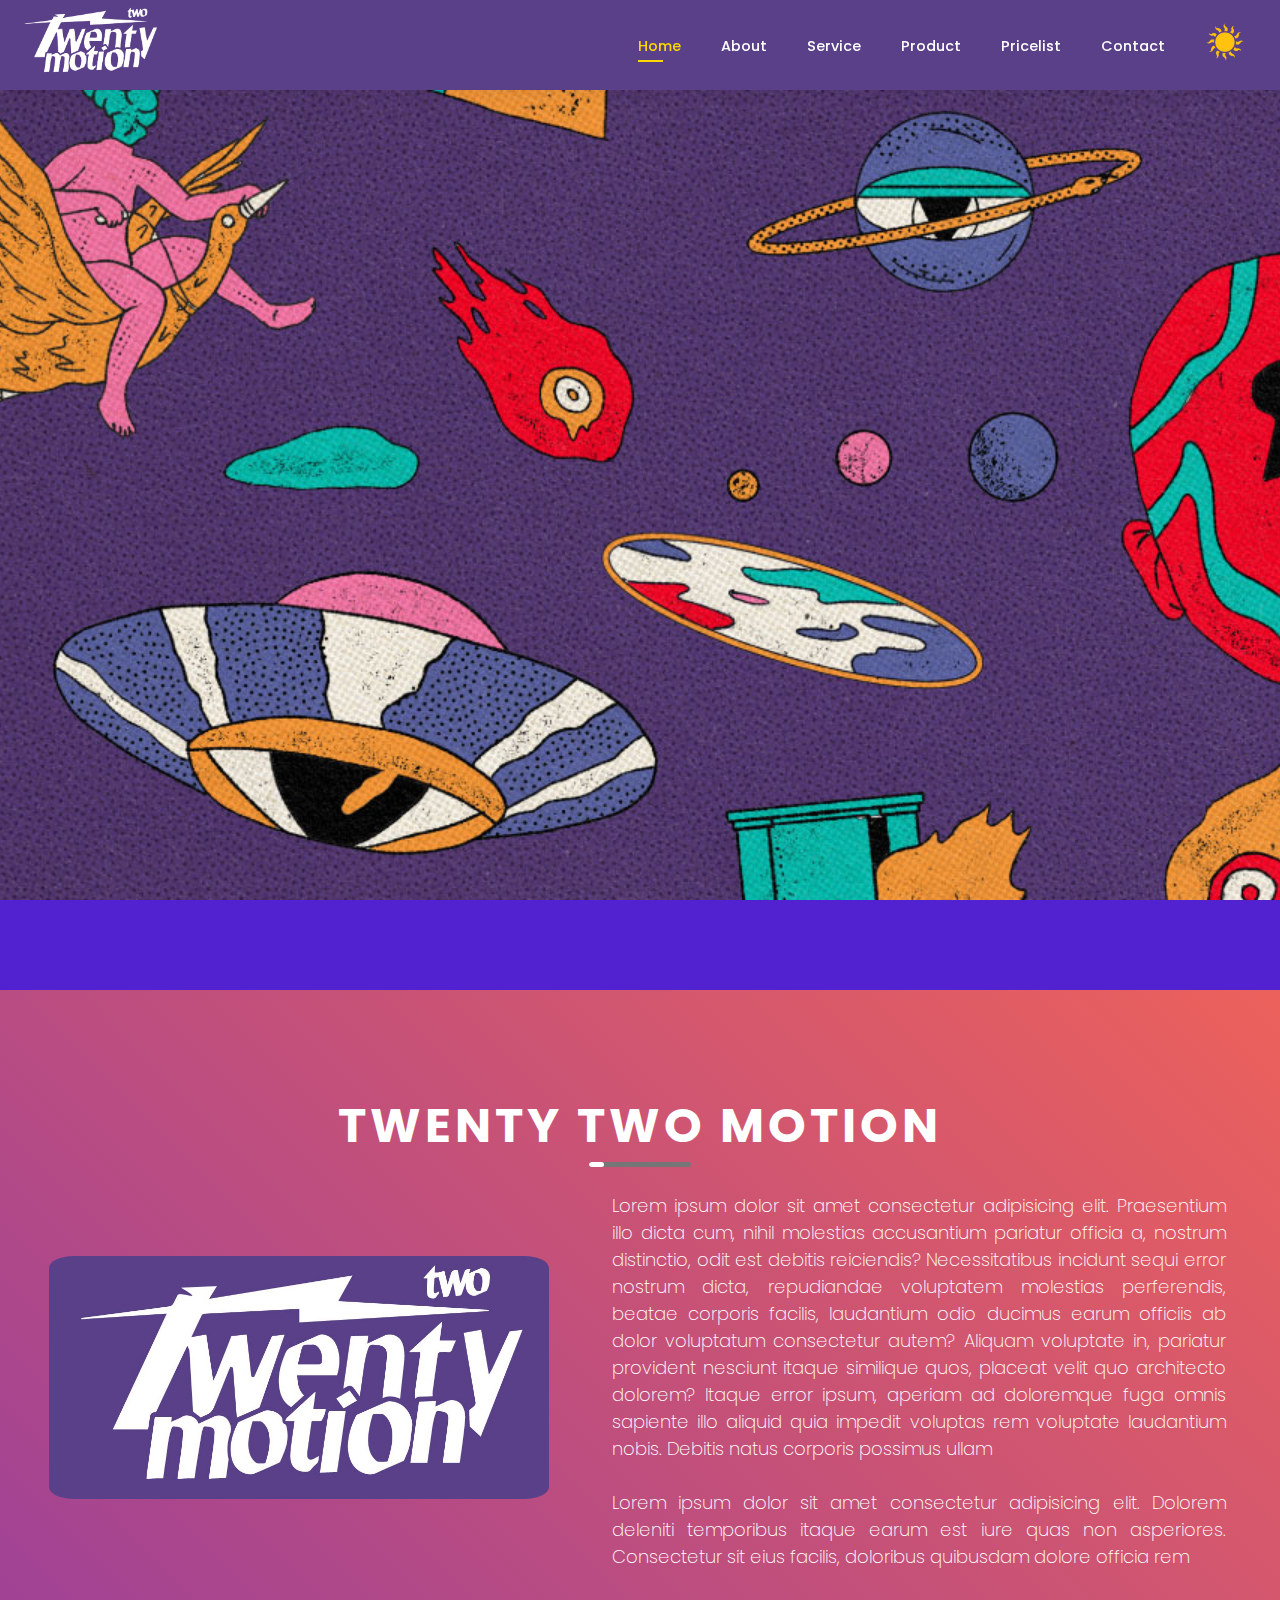
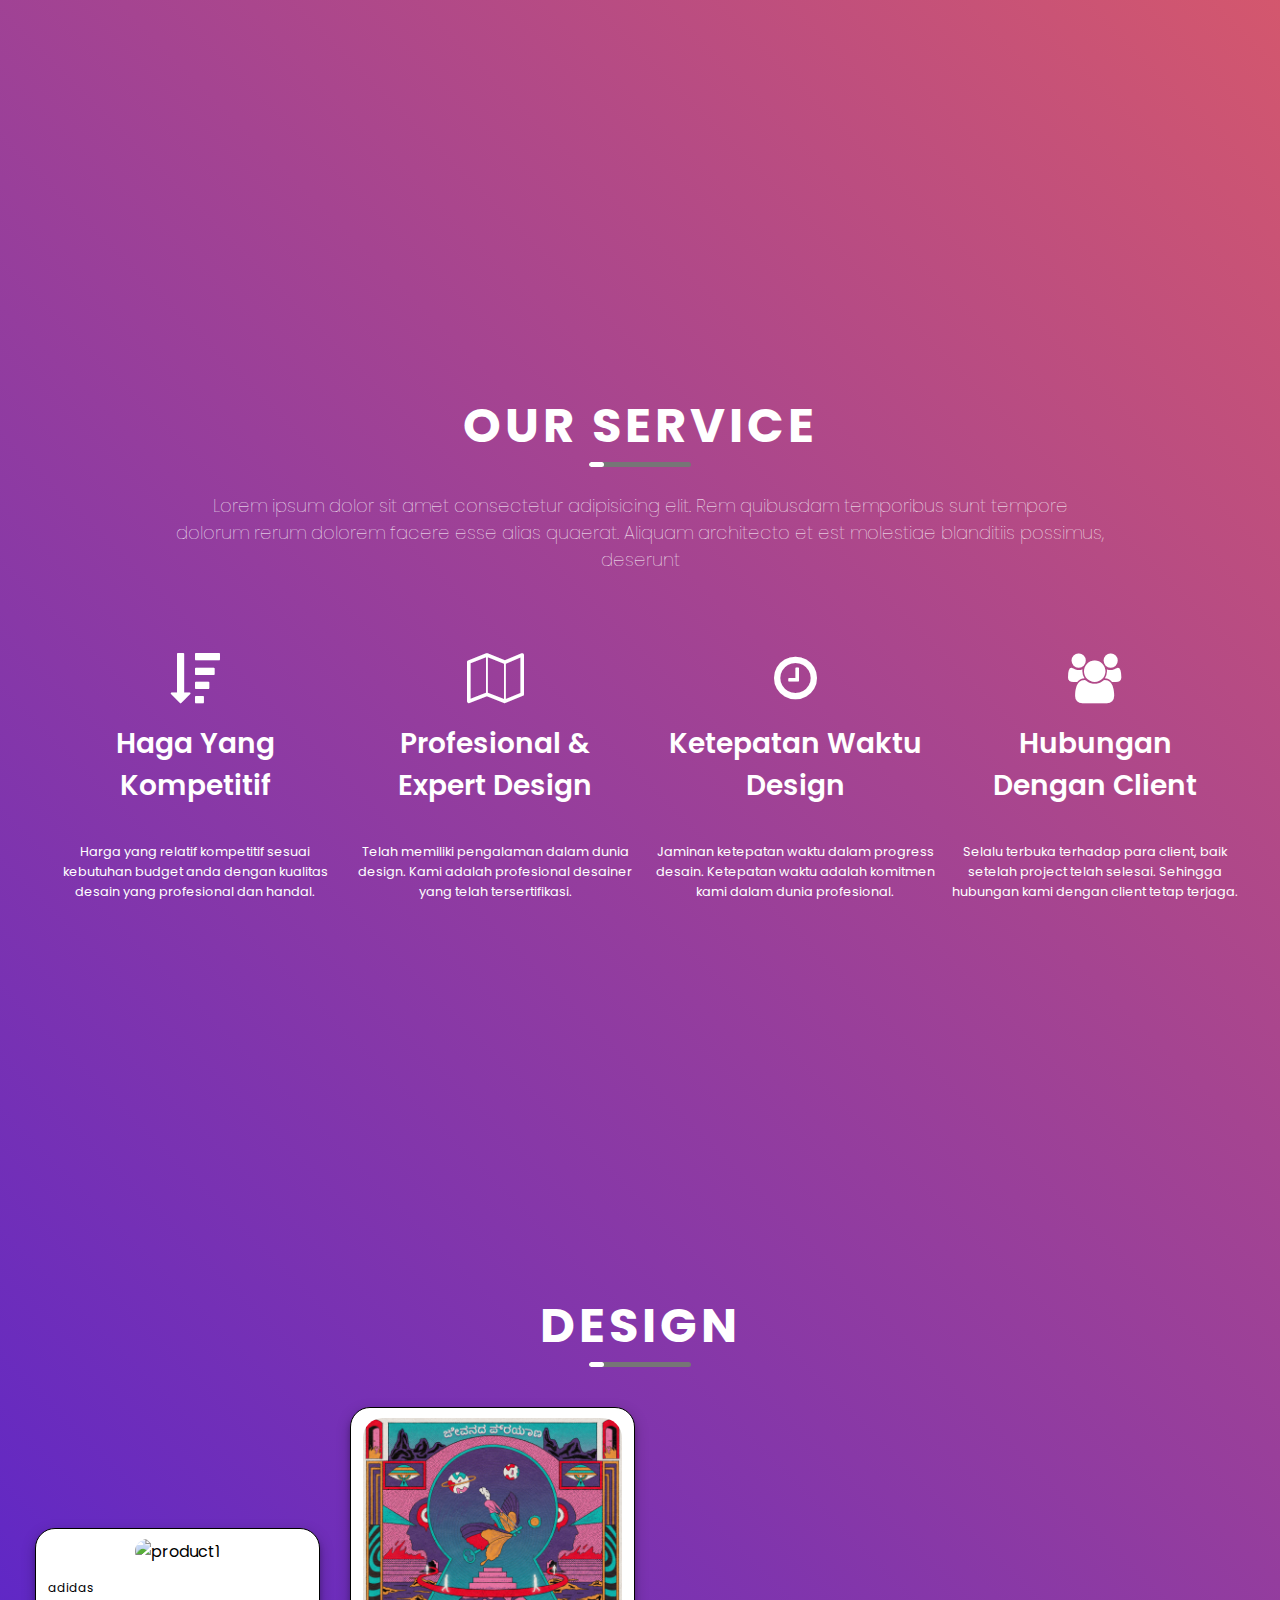
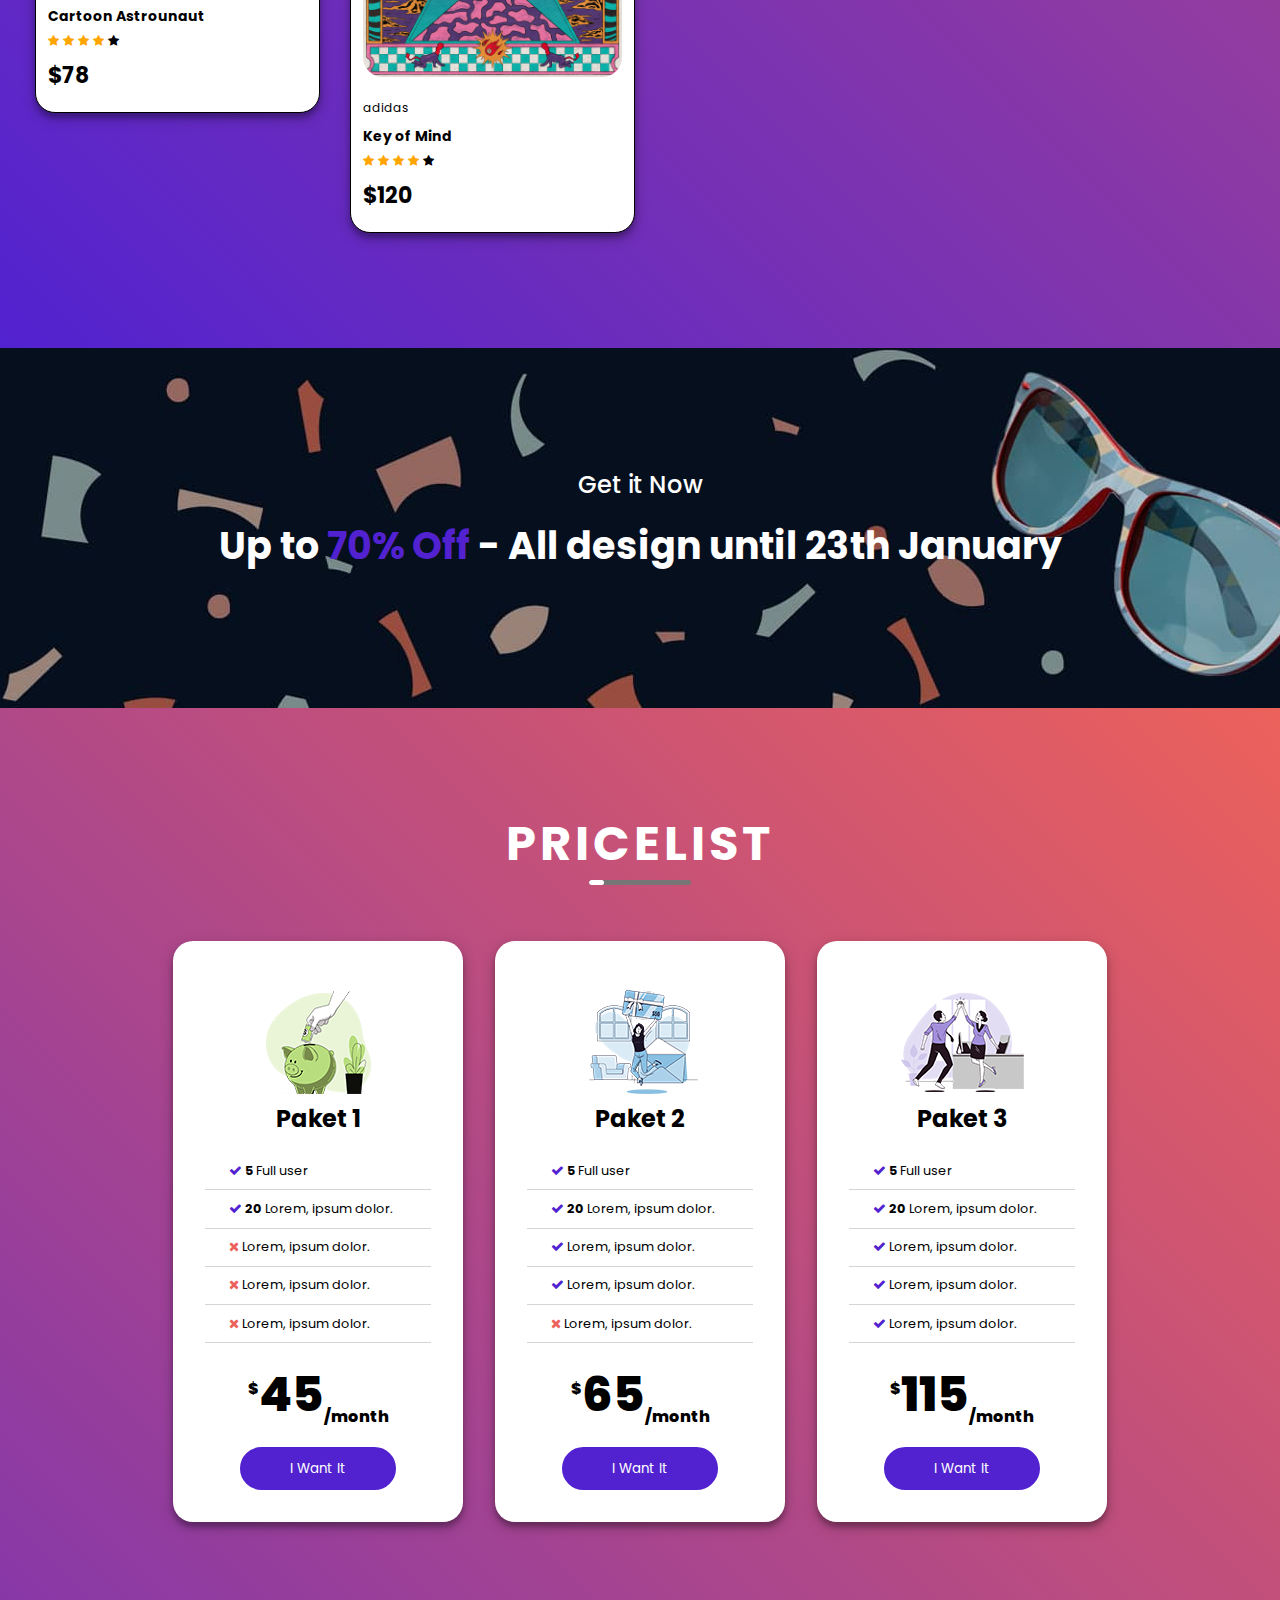
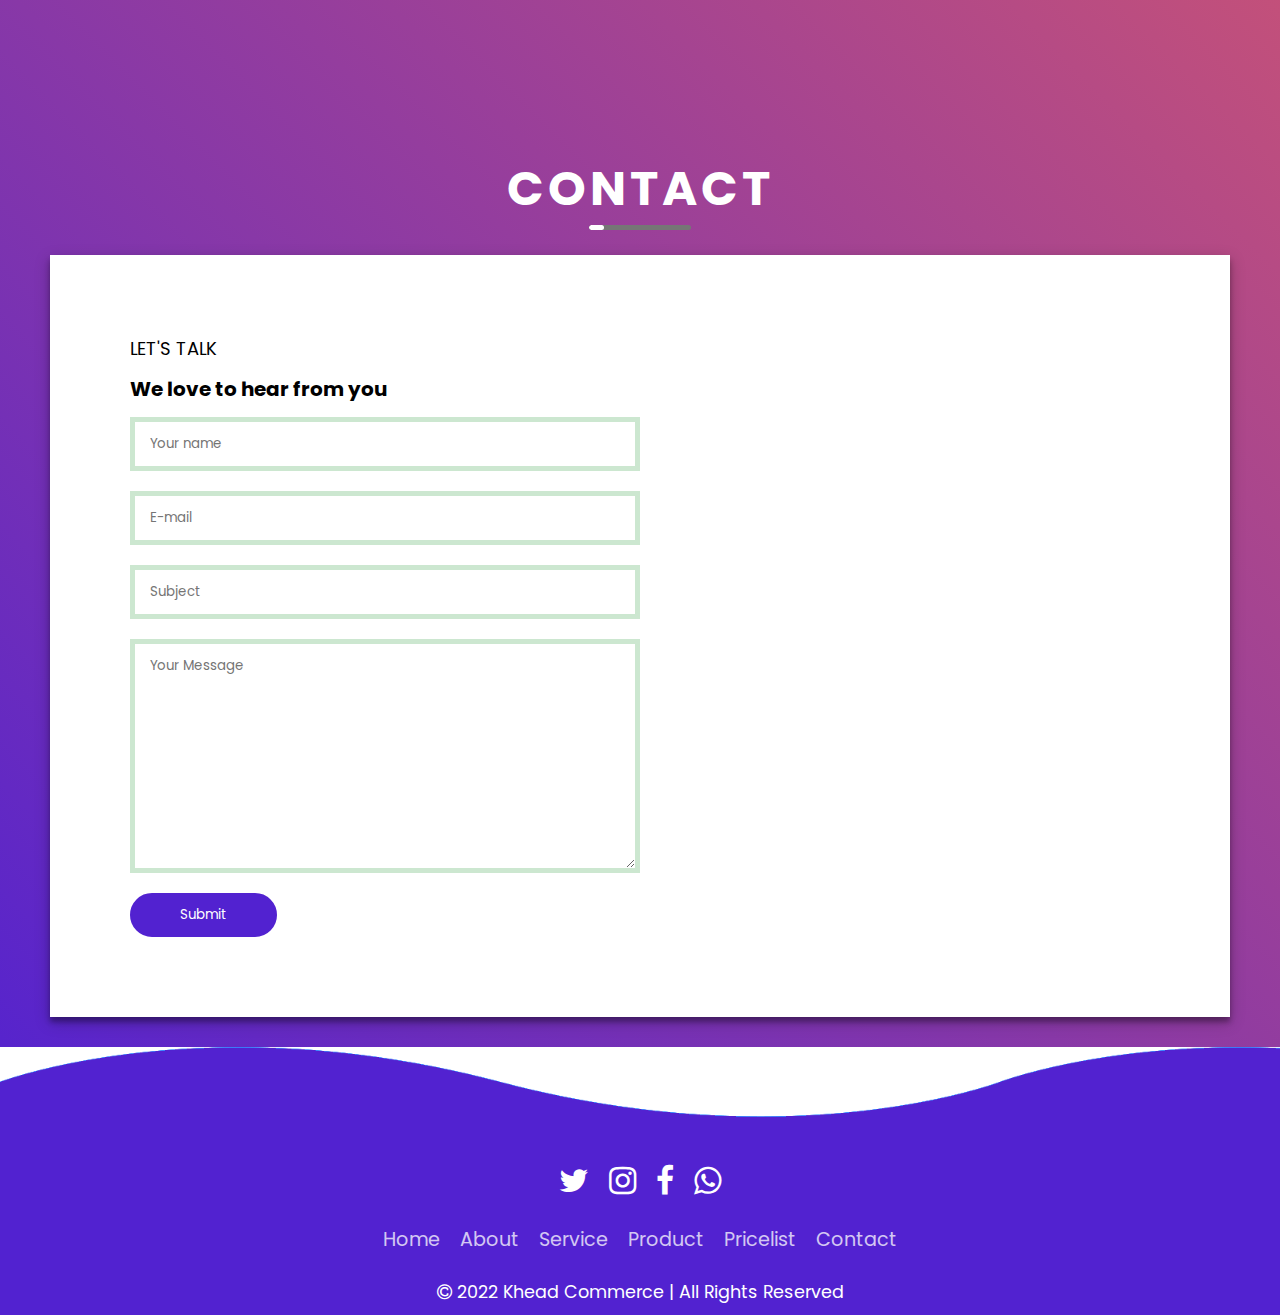
==== commit e58dcc6a: "fix sidebar click" ====
--- a/index.html
+++ b/index.html
@@ -22,7 +22,7 @@
         <li><a href="#pricelist">Pricelist</a></li>
         <li><a href="#contact">Contact</a></li>
         <li><img src="./src/images/home/sun.png" alt="sun" id="icon"></li>
-        <a href="#" id="close"><i class="fa fa-times"></i></a>
+        <a id="close"><i class="fa fa-times"></i></a>
       </ul>
     </div>
     <div id="mobile">
--- a/src/css/style.css
+++ b/src/css/style.css
@@ -138,7 +138,7 @@
   display: flex;
   align-items: center;
   justify-content: space-between;
-  padding: 5px 80px;
+  padding: 5px 15px;
   background: #5a4089;
   box-shadow: 0 5px 15px rgba(0, 0, 0, 0.06);
   z-index: 999;
@@ -195,15 +195,13 @@
 /* hero styling */
 .hero {
   background: url('../images/home/Banner.jpg');
+  background-position: center center;
+  background-repeat: no-repeat;
+  background-attachment: fixed;
+  background-color: #5222d0;
+  background-size: cover;
   height: 100vh;
   width: 100%;
-  background-size: cover;
-  background-position: top 25% right 0;
-  padding: 0 550px 60px;
-  display: flex;
-  flex-direction: column;
-  align-items: flex-start;
-  justify-content: end;
 }
 
 /*About Styling*/
--- a/src/css/responsive.css
+++ b/src/css/responsive.css
@@ -2,10 +2,6 @@
 @media (max-width: 1136px){
   #header {
     width: 100%;
-  }
-  .hero{
-    padding: 0;
-    background-position: 100%;
   }
   .about-content{
     display: flex;
@@ -52,7 +48,7 @@
    right: -300px;
    height: 100vh;
    width: 300px;
-   background-color: aqua;
+   background: linear-gradient(45deg, #5222d0 0%, #ec615b 100%);
    box-shadow: 0 40px 60px rgba(0, 0, 0, 0.1);
    padding: 80px 0 0 10px;
    transition: 0.3s;
@@ -72,7 +68,7 @@
  }
 
  #mobile i{
-   color: black;
+   color: var(--secondary-color);
    font-size: 24px;
    padding-left: 20px;
  }
@@ -106,7 +102,6 @@
 }
  .form-details{
   flex-direction: column;
-  width: 100;
  }
  .form-details form{
    width: 100%;
@@ -160,6 +155,9 @@
   .about{
     height: 110vh;
   }
+  .logo{
+    width: 100px;
+  }
 }
 
 @media (max-width: 480px){
@@ -178,9 +176,16 @@
   .footer p{
     font-size: 0.7em;
   }
+  .form-details{
+    padding: 20px;
+   }
 }
 
 @media (max-width: 394px){
+  
+  .logo{
+    width: 70px;
+  }
   .service{
     height: 280vh;
   }
@@ -252,12 +257,6 @@
 
 
 @media(max-width: 952px){
-  .hero{
-    padding: 0px;
-    justify-content: center;
-    align-items: center;
-    background-position: 50%;
-  }
   #product1 .pro{
     width: 50%;
   }
@@ -358,17 +357,6 @@
     width: 100%;
     margin-top: 15px;
   }
-  /* cart page  */
-  #cart-add{
-    flex-direction: column;
-  }
-  #coupon{
-    width: 100%;
-  }
-  #subtotal{
-    width: 100%;
-    padding: 20px;
-  }
 }
 @media (max-width: 375px){
   #blog{
@@ -420,9 +408,6 @@
   }
 }
 @media (max-width: 280px){
-  .logo {
-    font-size: 16px;
-  }
   #mobile i{
     font-size: 20px;
   }
